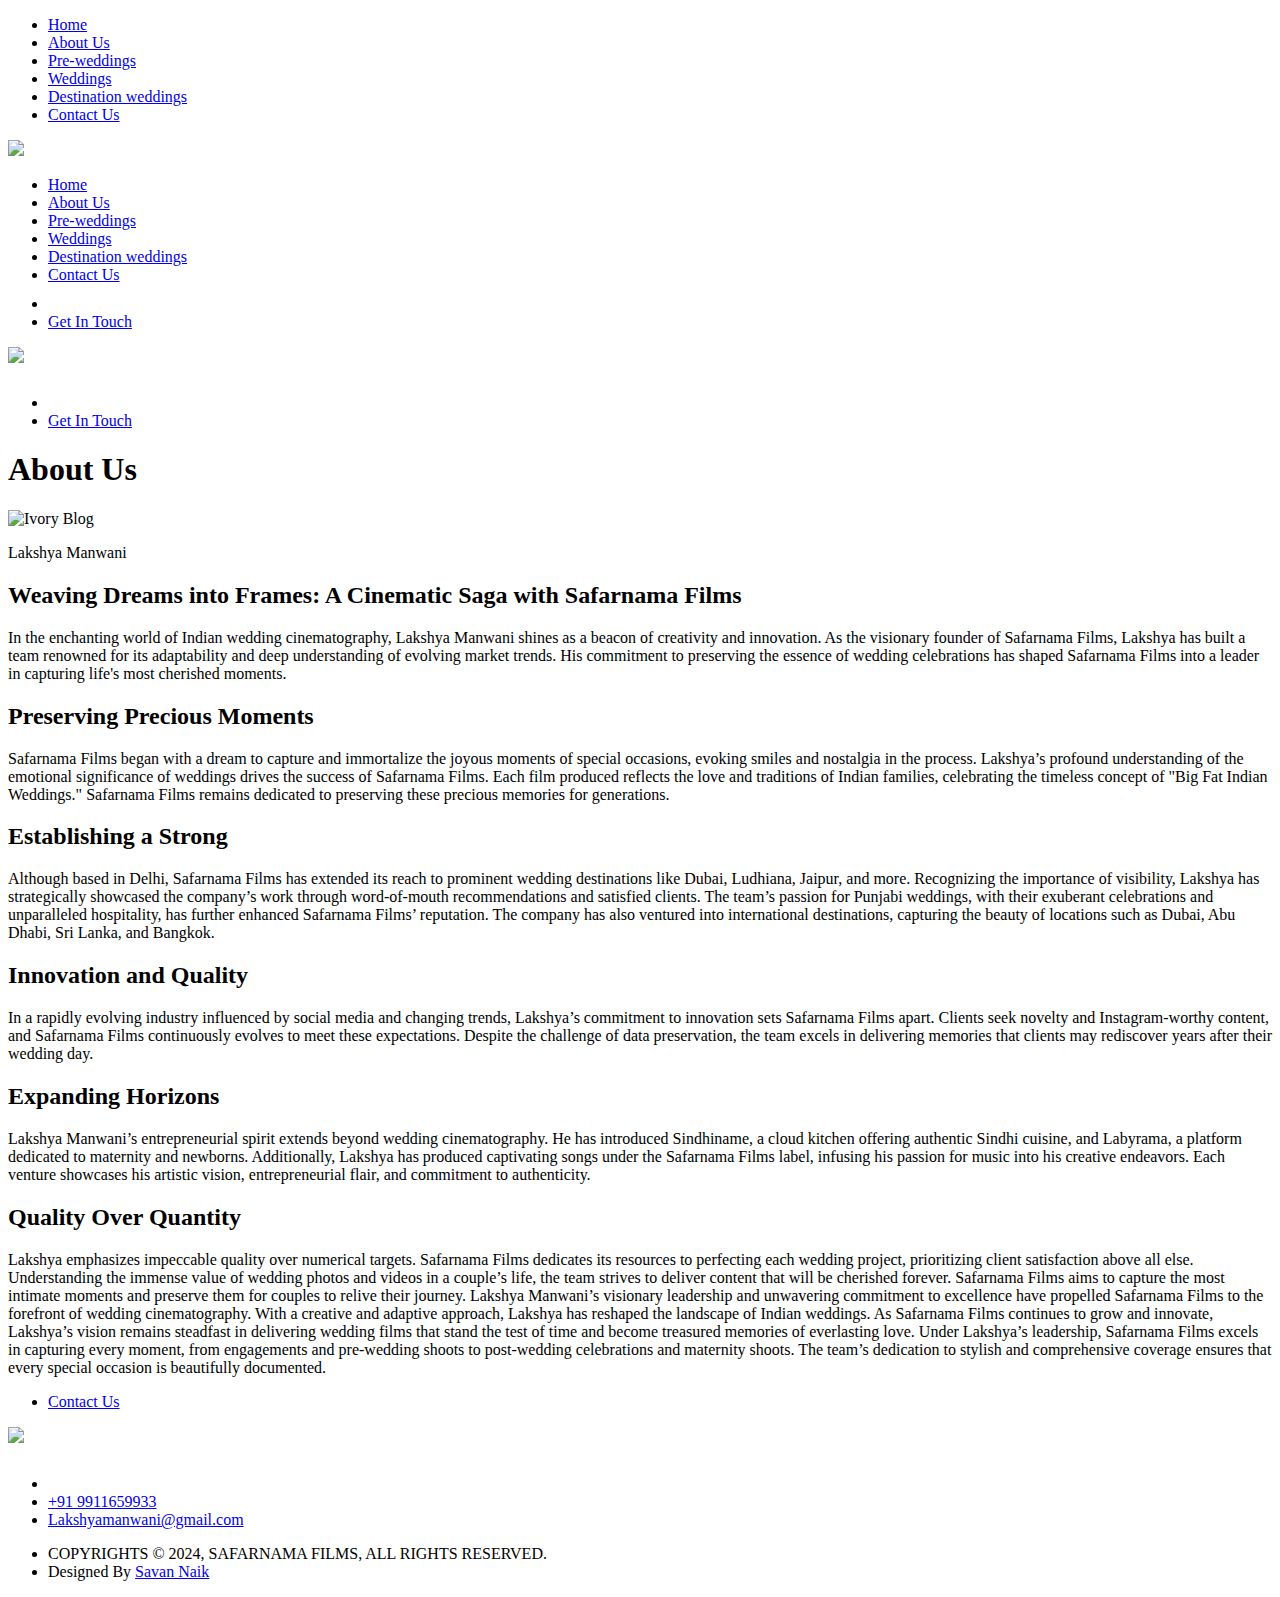
==== about-us.html @ e8007d0d "Add files via upload" ====
<!DOCTYPE html>
<html lang="en">
    <head>
        <meta charset="utf-8">
        <meta http-equiv="X-UA-Compatible" content="IE=edge">
        <meta name="viewport" content="width=device-width, initial-scale=1">

    <!--     <title>Blogs</title>
        
                 <meta name="description" content="Explore Our Insightful Blogs at Ivory Films">
         <meta name="keywords" content='"Photography","Videography","Films","Wedding","Engagement","Engagement Photography", "Wedding Photography", "Marriage Photography", "Wedding Videography", "Engagement Videography", "Professional Wedding Photography", "Bridal Photography", "Engagement Photos", "Wedding Ceremony Photos", "Wedding Reception Photography", "Wedding Videographer", "Wedding Video Services", "Wedding Cinematography", "Wedding Films", "Wedding Video Production", "Romantic Wedding Photography", "Elegant Wedding Photos", "Timeless Bridal Portraits", "Fairytale Wedding Imagery", "Dreamy Wedding Videos", "Cinematic Wedding Films", "Luxurious Wedding Photography", "Artistic Wedding Photos", "Intimate Wedding Moments", "Enchanting Wedding Memories"'>
        <meta name="robots" content="index, follow">
        <meta property="og:url" content="https://ivoryfilms.in">
        <meta property="og:type" content="website">
        <meta property="og:title" content="Blogs">
        <meta property="og:description" content="Explore Our Insightful Blogs at Ivory Films">
        <meta property="og:image" content="https://ivoryfilms.in/public/assets/img/meta-image.png">

        <meta name="twitter:card" content="summary_large_image">
        <meta property="twitter:domain" content="ivoryfilms.in">
        <meta property="twitter:url" content="https://ivoryfilms.in">
        <meta name="twitter:title" content="Blogs">
        <meta name="twitter:description" content="Explore Our Insightful Blogs at Ivory Films">
        <meta name="twitter:image" content="https://ivoryfilms.in/public/assets/img/meta-image.png">
        
<!-- FaVICON ICON
 <link rel="shortcut icon" href="public_assets_img_favicon.png"/>
 -->
<link href="https://fonts.googleapis.com/css2?family=Playfair+Display:ital,wght@0,400..900;1,400..900&display=swap" rel="stylesheet">

<!-- BOOTSTRAP CSS -->
<!-- <link rel="stylesheet" type="text/css" href="https://cdnjs.cloudflare.com/ajax/libs/bootstrap/5.0.2/css/bootstrap.min.css"/> -->
<link rel="stylesheet" href="public_assets_theme_css_bootstrap.min.css">

<!-- OUR CUSTOME STYLE SHEET -->
<link rel="stylesheet" href="public_assets_css_customstylesheet.css">


                    <!-- Google tag (gtag.js) -->
            <script async src="https://www.googletagmanager.com/gtag/js?id=G-5NCW86G9RD"></script>
            <script>
                window.dataLayer = window.dataLayer || [];
                function gtag(){dataLayer.push(arguments);}
                gtag('js', new Date());

                gtag('config', 'G-5NCW86G9RD');
            </script>
        
            </head>
    <body>
        <!-- HEADER -->
                <header class="ivory-header photography-details-header mx-75">
    <div class="row align-items-center">
        <div class="col-4 pe-0">
            <div class="header-menu-list">
                <div class="d-none d-lg-block">
                    <ul class="flex-center justify-content-start flex-wrap">
                        <li><a href="/">Home</a></li>                             <li><a href="about-us.html">About Us</a></li>                       <li><a href="pre-weddings.html">Pre-weddings</a></li>
                        <li><a href="weddings.html">Weddings</a></li>
                        <li><a href="destination-weddings.html">Destination weddings</a></li>
                        <li><a href="contact-us.html">Contact Us</a></li>
                    </ul>
                </div>
            </div>
            <div class="d-block d-lg-none">
                <input id="header-toggle" type="checkbox" aria-hidden="true" hidden onchange="toggleCheckbox(this)"/>
                <label class="hamburger" for="header-toggle" aria-hidden="true">
                    <div class="top"></div>
                    <div class="meat"></div>
                    <div class="bottom"></div>
                </label>
                <div class="header-rspnv">
                   <div class=" nama-header">
                      <a href="/"><img src="Logo.jpg"width="100"class="nama-logo"/></a>
            </div>
                    <ul class="header-navbar text-center">
                        <li><a href="/">Home</a></li>                             <li><a href="about-us.html">About Us</a></li>                       <li><a href="pre-weddings.html">Pre-weddings</a></li>
                        <li><a href="weddings.html">Weddings</a></li>
                        <li><a href="destination-weddings.html">Destination weddings</a></li>
                        <li><a href="contact-us.html">Contact Us</a></li>
                        <li>
                            <a href="/" target="_blank">
               
                                <svg width="24" height="25" viewBox="0 0 24 25" fill="none" xmlns="http://www.w3.org/2000/svg">
                                    <path d="M16 7.5C16 7.23478 16.1054 6.98043 16.2929 6.79289C16.4804 6.60536 16.7348 6.5 17 6.5C17.2652 6.5 17.5196 6.60536 17.7071 6.79289C17.8946 6.98043 18 7.23478 18 7.5C18 7.76522 17.8946 8.01957 17.7071 8.20711C17.5196 8.39464 17.2652 8.5 17 8.5C16.7348 8.5 16.4804 8.39464 16.2929 8.20711C16.1054 8.01957 16 7.76522 16 7.5Z"/>
                                    <path fill-rule="evenodd" clip-rule="evenodd" d="M12 7.75C10.7402 7.75 9.53204 8.25045 8.64124 9.14124C7.75045 10.032 7.25 11.2402 7.25 12.5C7.25 13.7598 7.75045 14.968 8.64124 15.8588C9.53204 16.7496 10.7402 17.25 12 17.25C13.2598 17.25 14.468 16.7496 15.3588 15.8588C16.2496 14.968 16.75 13.7598 16.75 12.5C16.75 11.2402 16.2496 10.032 15.3588 9.14124C14.468 8.25045 13.2598 7.75 12 7.75ZM8.75 12.5C8.75 11.638 9.09241 10.8114 9.7019 10.2019C10.3114 9.59241 11.138 9.25 12 9.25C12.862 9.25 13.6886 9.59241 14.2981 10.2019C14.9076 10.8114 15.25 11.638 15.25 12.5C15.25 13.362 14.9076 14.1886 14.2981 14.7981C13.6886 15.4076 12.862 15.75 12 15.75C11.138 15.75 10.3114 15.4076 9.7019 14.7981C9.09241 14.1886 8.75 13.362 8.75 12.5Z"/>
                                    <path fill-rule="evenodd" clip-rule="evenodd" d="M17.2581 3.33303C13.7634 2.94563 10.2367 2.94563 6.74206 3.33303C4.73006 3.55803 3.10506 5.14303 2.86906 7.16503C2.45446 10.7096 2.45446 14.2904 2.86906 17.835C3.10506 19.857 4.72906 21.442 6.74206 21.667C10.2367 22.054 13.7634 22.054 17.2581 21.667C19.2701 21.442 20.8951 19.857 21.1311 17.835C21.5457 14.2905 21.5457 10.7096 21.1311 7.16503C20.8951 5.14303 19.2711 3.55803 17.2581 3.33303ZM6.90806 4.82303C10.2924 4.44791 13.7078 4.44791 17.0921 4.82303C18.4221 4.97303 19.4871 6.02203 19.6421 7.34003C20.043 10.7684 20.043 14.2317 19.6421 17.66C19.5619 18.3051 19.2666 18.9043 18.8039 19.3608C18.3412 19.8173 17.7381 20.1045 17.0921 20.176C13.7078 20.5512 10.2924 20.5512 6.90806 20.176C6.262 20.1045 5.65891 19.8173 5.19621 19.3608C4.73351 18.9043 4.43823 18.3051 4.35806 17.66C3.9571 14.2317 3.9571 10.7684 4.35806 7.34003C4.43823 6.69499 4.73351 6.09581 5.19621 5.63929C5.65891 5.18276 6.262 4.89454 6.90806 4.82303Z"/>
                                </svg>
                            </a>
                        </li>
                        <li>
                            <div class="ivory-btn-main justify-content-center">
                                <a href="contact-us.html" class="ivory-btn">
                                    Get In Touch
                                </a>
                            </div>
                        </li>
                    </ul>
                </div>
            </div>
        </div>
        <div class="col-12 col-md-4">
        <div class=" nama-header">
                      <a href="/"><img src="Logo.jpg"width="100"class="nama-logo"/></a>
            </div>
        </div>
        <div class="col-4 d-none d-lg-block">
            <div class="header-connect-list">
                <ul class="flex-center justify-content-end">
                    <li>
                        <a href="/" target="_blank">
                            <svg width="24" height="25" viewBox="0 0 24 25" fill="none" xmlns="http://www.w3.org/2000/svg">
                                <path d="M16 7.5C16 7.23478 16.1054 6.98043 16.2929 6.79289C16.4804 6.60536 16.7348 6.5 17 6.5C17.2652 6.5 17.5196 6.60536 17.7071 6.79289C17.8946 6.98043 18 7.23478 18 7.5C18 7.76522 17.8946 8.01957 17.7071 8.20711C17.5196 8.39464 17.2652 8.5 17 8.5C16.7348 8.5 16.4804 8.39464 16.2929 8.20711C16.1054 8.01957 16 7.76522 16 7.5Z"/>
                                <path fill-rule="evenodd" clip-rule="evenodd" d="M12 7.75C10.7402 7.75 9.53204 8.25045 8.64124 9.14124C7.75045 10.032 7.25 11.2402 7.25 12.5C7.25 13.7598 7.75045 14.968 8.64124 15.8588C9.53204 16.7496 10.7402 17.25 12 17.25C13.2598 17.25 14.468 16.7496 15.3588 15.8588C16.2496 14.968 16.75 13.7598 16.75 12.5C16.75 11.2402 16.2496 10.032 15.3588 9.14124C14.468 8.25045 13.2598 7.75 12 7.75ZM8.75 12.5C8.75 11.638 9.09241 10.8114 9.7019 10.2019C10.3114 9.59241 11.138 9.25 12 9.25C12.862 9.25 13.6886 9.59241 14.2981 10.2019C14.9076 10.8114 15.25 11.638 15.25 12.5C15.25 13.362 14.9076 14.1886 14.2981 14.7981C13.6886 15.4076 12.862 15.75 12 15.75C11.138 15.75 10.3114 15.4076 9.7019 14.7981C9.09241 14.1886 8.75 13.362 8.75 12.5Z"/>
                                <path fill-rule="evenodd" clip-rule="evenodd" d="M17.2581 3.33303C13.7634 2.94563 10.2367 2.94563 6.74206 3.33303C4.73006 3.55803 3.10506 5.14303 2.86906 7.16503C2.45446 10.7096 2.45446 14.2904 2.86906 17.835C3.10506 19.857 4.72906 21.442 6.74206 21.667C10.2367 22.054 13.7634 22.054 17.2581 21.667C19.2701 21.442 20.8951 19.857 21.1311 17.835C21.5457 14.2905 21.5457 10.7096 21.1311 7.16503C20.8951 5.14303 19.2711 3.55803 17.2581 3.33303ZM6.90806 4.82303C10.2924 4.44791 13.7078 4.44791 17.0921 4.82303C18.4221 4.97303 19.4871 6.02203 19.6421 7.34003C20.043 10.7684 20.043 14.2317 19.6421 17.66C19.5619 18.3051 19.2666 18.9043 18.8039 19.3608C18.3412 19.8173 17.7381 20.1045 17.0921 20.176C13.7078 20.5512 10.2924 20.5512 6.90806 20.176C6.262 20.1045 5.65891 19.8173 5.19621 19.3608C4.73351 18.9043 4.43823 18.3051 4.35806 17.66C3.9571 14.2317 3.9571 10.7684 4.35806 7.34003C4.43823 6.69499 4.73351 6.09581 5.19621 5.63929C5.65891 5.18276 6.262 4.89454 6.90806 4.82303Z"/>
                            </svg>
                        </a>
                    </li>
                    <li>
                        <div class="ivory-btn-main">
                            <a href="contact-us.html" class="ivory-btn">
                                Get In Touch
                            </a>
                        </div>
                    </li>
                </ul>
            </div>
        </div>
    </div>
</header>
        <main>
            
    <div class="ivory-blogs mx-75 mt-100">
        <div class="ivory-videography-title text-center">
            <h1>About Us</h1>
        </div>
    <section class="blog-hero-main">
    <div class="row">
        <div class="col-12 col-lg-7 col-xl-8 px-lg-0">
                <img src="IMG-20240821-WA0001.jpg"width="670px"height="600px"alt="Ivory Blog" class="img-fluid">
        </div>
        <div class="col-12 col-lg-5 col-xl-4">
            <div class="blog-hero-content">
                <div class="ivory-main-title mb-0">
                    <p class="mb-0">Lakshya Manwani</p>
                    <h2>Weaving Dreams into Frames: A Cinematic Saga with Safarnama Films</h2>
                </div>
                <div>
                    In the enchanting world of Indian wedding cinematography, Lakshya Manwani shines as a beacon of creativity and innovation. As the visionary founder of Safarnama Films, Lakshya has built a team renowned for its adaptability and deep understanding of evolving market trends. His commitment to preserving the essence of wedding celebrations has shaped Safarnama Films into a leader in capturing life's most cherished moments.
                </div>
            </div>
                  <div class="blog-hero-content">
                <div class="ivory-main-title mb-0">
                    <h2>Preserving Precious Moments</h2>
                </div>
                <div>
                    Safarnama Films began with a dream to capture and immortalize the joyous moments of special occasions, evoking smiles and nostalgia in the process. Lakshya’s profound understanding of the emotional significance of weddings drives the success of Safarnama Films. Each film produced reflects the love and traditions of Indian families, celebrating the timeless concept of "Big Fat Indian Weddings." Safarnama Films remains dedicated to preserving these precious memories for generations.
                </div>
            </div>
                    <div class="blog-hero-content">
                <div class="ivory-main-title mb-0">
                    <h2>Establishing a Strong</h2>
                </div>
                <div>
            Although based in Delhi, Safarnama Films has extended its reach to prominent wedding destinations like Dubai, Ludhiana, Jaipur, and more. Recognizing the importance of visibility, Lakshya has strategically showcased the company’s work through word-of-mouth recommendations and satisfied clients. The team’s passion for Punjabi weddings, with their exuberant celebrations and unparalleled hospitality, has further enhanced Safarnama Films’ reputation. The company has also ventured into international destinations, capturing the beauty of locations such as Dubai, Abu Dhabi, Sri Lanka, and Bangkok.
                </div>
            </div>
                    <div class="blog-hero-content">
                <div class="ivory-main-title mb-0">
                    <h2>Innovation and Quality</h2>
                </div>
                <div>
                    In a rapidly evolving industry influenced by social media and changing trends, Lakshya’s commitment to innovation sets Safarnama Films apart. Clients seek novelty and Instagram-worthy content, and Safarnama Films continuously evolves to meet these expectations. Despite the challenge of data preservation, the team excels in delivering memories that clients may rediscover years after their wedding day.
                </div>
            </div>
                    <div class="blog-hero-content">
                <div class="ivory-main-title mb-0">
                    <h2>Expanding Horizons</h2>
                </div>
                <div>
                    Lakshya Manwani’s entrepreneurial spirit extends beyond wedding cinematography. He has introduced Sindhiname, a cloud kitchen offering authentic Sindhi cuisine, and Labyrama, a platform dedicated to maternity and newborns. Additionally, Lakshya has produced captivating songs under the Safarnama Films label, infusing his passion for music into his creative endeavors. Each venture showcases his artistic vision, entrepreneurial flair, and commitment to authenticity.
                </div>
            </div>
                    <div class="blog-hero-content">
                <div class="ivory-main-title mb-0">
                    <h2>Quality Over Quantity</h2>
                </div>
                <div>
                    Lakshya emphasizes impeccable quality over numerical targets. Safarnama Films dedicates its resources to perfecting each wedding project, prioritizing client satisfaction above all else. Understanding the immense value of wedding photos and videos in a couple’s life, the team strives to deliver content that will be cherished forever. Safarnama Films aims to capture the most intimate moments and preserve them for couples to relive their journey.

Lakshya Manwani’s visionary leadership and unwavering commitment to excellence have propelled Safarnama Films to the forefront of wedding cinematography. With a creative and adaptive approach, Lakshya has reshaped the landscape of Indian weddings. As Safarnama Films continues to grow and innovate, Lakshya’s vision remains steadfast in delivering wedding films that stand the test of time and become treasured memories of everlasting love.

Under Lakshya’s leadership, Safarnama Films excels in capturing every moment, from engagements and pre-wedding shoots to post-wedding celebrations and maternity shoots. The team’s dedication to stylish and comprehensive coverage ensures that every special occasion is beautifully documented.
                </div>
            </div>
        </div>
    </div>
</section>
    </div>
<div id="data-scroll-page-count" data-scroll-page-count="2"></div>
        </main>

        <footer class="ivory-footer px-75">
                <div class="pt-100 pb-100">
                    <div class="row align-items-center">
                        <div class="col-6 col-sm-3 order-2 order-sm-1">
                            <div class="footer-policy text-center">
                                <ul>
                                    <li><a href="contact-us.html">Contact Us</a></li>
                                </ul>
                            </div>
                        </div>
        <div class="col-12 col-md-4 nama-header">
                      <a href="/"><img src="Logo.jpg"width="100"class="nama-logo"/></a>
            </div>
                        <div class="col-6 col-sm-3 order-3 order-sm-3">
                            <div class="footer-contact footer-policy text-center">
                                <ul>
                                    <li>
                                        <a href="/" target="_blank">
                                            <svg width="26" height="26" viewBox="0 0 26 26" fill="none" xmlns="http://www.w3.org/2000/svg">
                                                <path fill-rule="evenodd" clip-rule="evenodd" d="M17.8928 4.08792C14.3982 3.70051 10.8715 3.70051 7.37682 4.08792C5.36482 4.31292 3.73982 5.89792 3.50382 7.91992C3.08922 11.4645 3.08922 15.0453 3.50382 18.5899C3.73982 20.6119 5.36382 22.1969 7.37682 22.4219C10.8715 22.8089 14.3982 22.8089 17.8928 22.4219C19.9048 22.1969 21.5298 20.6119 21.7658 18.5899C22.1805 15.0453 22.1805 11.4645 21.7658 7.91992C21.5298 5.89792 19.9058 4.31292 17.8928 4.08792ZM7.54282 5.57792C10.9271 5.20279 14.3425 5.20279 17.7268 5.57792C19.0568 5.72792 20.1218 6.77692 20.2768 8.09492C20.6778 11.5232 20.6778 14.9866 20.2768 18.4149C20.1966 19.06 19.9014 19.6591 19.4387 20.1157C18.976 20.5722 18.3729 20.8594 17.7268 20.9309C14.3425 21.3061 10.9271 21.3061 7.54282 20.9309C6.89676 20.8594 6.29367 20.5722 5.83098 20.1157C5.36828 19.6591 5.07299 19.06 4.99282 18.4149C4.59187 14.9866 4.59187 11.5232 4.99282 8.09492C5.07299 7.44988 5.36828 6.8507 5.83098 6.39417C6.29367 5.93764 6.89676 5.64942 7.54282 5.57792Z"/>
                                                <path d="M16.7822 8.06424C16.7822 7.78891 16.8915 7.52487 17.0859 7.33018C17.2804 7.1355 17.5441 7.02612 17.8191 7.02612C18.094 7.02612 18.3578 7.1355 18.5522 7.33018C18.7467 7.52487 18.8559 7.78891 18.8559 8.06424C18.8559 8.33957 18.7467 8.60361 18.5522 8.7983C18.3578 8.99298 18.094 9.10236 17.8191 9.10236C17.5441 9.10236 17.2804 8.99298 17.0859 8.7983C16.8915 8.60361 16.7822 8.33957 16.7822 8.06424Z"/>
                                                <path fill-rule="evenodd" clip-rule="evenodd" d="M12.6349 8.32373C11.3287 8.32373 10.0761 8.84325 9.15245 9.768C8.22884 10.6928 7.70996 11.947 7.70996 13.2548C7.70996 14.5626 8.22884 15.8168 9.15245 16.7416C10.0761 17.6663 11.3287 18.1858 12.6349 18.1858C13.9411 18.1858 15.1938 17.6663 16.1174 16.7416C17.041 15.8168 17.5599 14.5626 17.5599 13.2548C17.5599 11.947 17.041 10.6928 16.1174 9.768C15.1938 8.84325 13.9411 8.32373 12.6349 8.32373ZM9.26521 13.2548C9.26521 12.36 9.62023 11.5018 10.2522 10.8691C10.8841 10.2364 11.7412 9.88091 12.6349 9.88091C13.5286 9.88091 14.3857 10.2364 15.0176 10.8691C15.6496 11.5018 16.0046 12.36 16.0046 13.2548C16.0046 14.1496 15.6496 15.0078 15.0176 15.6405C14.3857 16.2732 13.5286 16.6287 12.6349 16.6287C11.7412 16.6287 10.8841 16.2732 10.2522 15.6405C9.62023 15.0078 9.26521 14.1496 9.26521 13.2548Z"/>
                                            </svg>
                                        </a>
                                    </li>
                                    <li><a href="tel:+919911659933">+91 9911659933</a></li>
                                    <li><a href="mailto:Lakshyamanwani@gmail.com">Lakshyamanwani@gmail.com</a></li>
                                </ul>
                            </div>
                        </div>
                    </div>
                </div>

                <div class="copyright-sect">
                    <ul class="flex-center justify-content-between">
                        <li>COPYRIGHTS © 2024, SAFARNAMA FILMS, ALL RIGHTS RESERVED.</li>
                        <li>Designed By <a href="https://savannaik.netlify.app" target="_blank">Savan Naik</a></li>
                    </ul>
                </div>
            </footer>
  <!-- JQUERY JS -->
<script type="text/javascript" src="public_assets_theme_js_jquery.min.js"></script>

<!-- BOOTSTRAP JS -->
<script type="text/javascript" src="public_assets_theme_js_bootstrap.bundle.min.js"></script>

<script type="text/javascript" src="public_assets_js_custom.js"></script>

<script src="assets_backoffice_js_common.js?v=1724066121" type="text/javascript"></script>


        <script type="text/javascript">
        $(document).ready(function(){
            var pagination_ajax = [];
            $url = "https://ivoryfilms.in/explore-blogs";

            $(window).on('scroll', function() {
                $page_count = $('#data-scroll-page-count').attr('data-scroll-page-count');
                $pagination = $('#pagination').attr('data-pagination');
                if ($(window).scrollTop() >= $('#pagination').offset().top + $('#pagination').outerHeight() - window.innerHeight) {
                    var page = $page_count;
                    var url = $url + "?page=" + parseInt(page);
                    if(typeof page !== 'undefined' && !pagination_ajax.includes(url) && $pagination == "true"){
                        pagination_ajax.push(url);
                        $.ajax({
                            url: url,
                            datatype: "json",
                            type: "POST",
                            data: "&page_count=" + $page_count ,
                            beforeSend: function () {
                            },
                            success: function(response){
                                if(response.blogSelector){
                                    $("#" + response.blogSelector).append(response.blogHtml);
                                }

                                if(response.page_count){
                                    $('#data-scroll-page-count').attr('data-scroll-page-count', response.page_count);
                                }

                                if(response.stop_pagination){
                                    $('#pagination').attr('data-pagination', false);
                                }
                            },
                            error: function (response) {
                                alerts.alert("error", response.responseJSON.message);
                            },
                        });
                    }
                }
            });
        });
</script>



    </body>
</html>
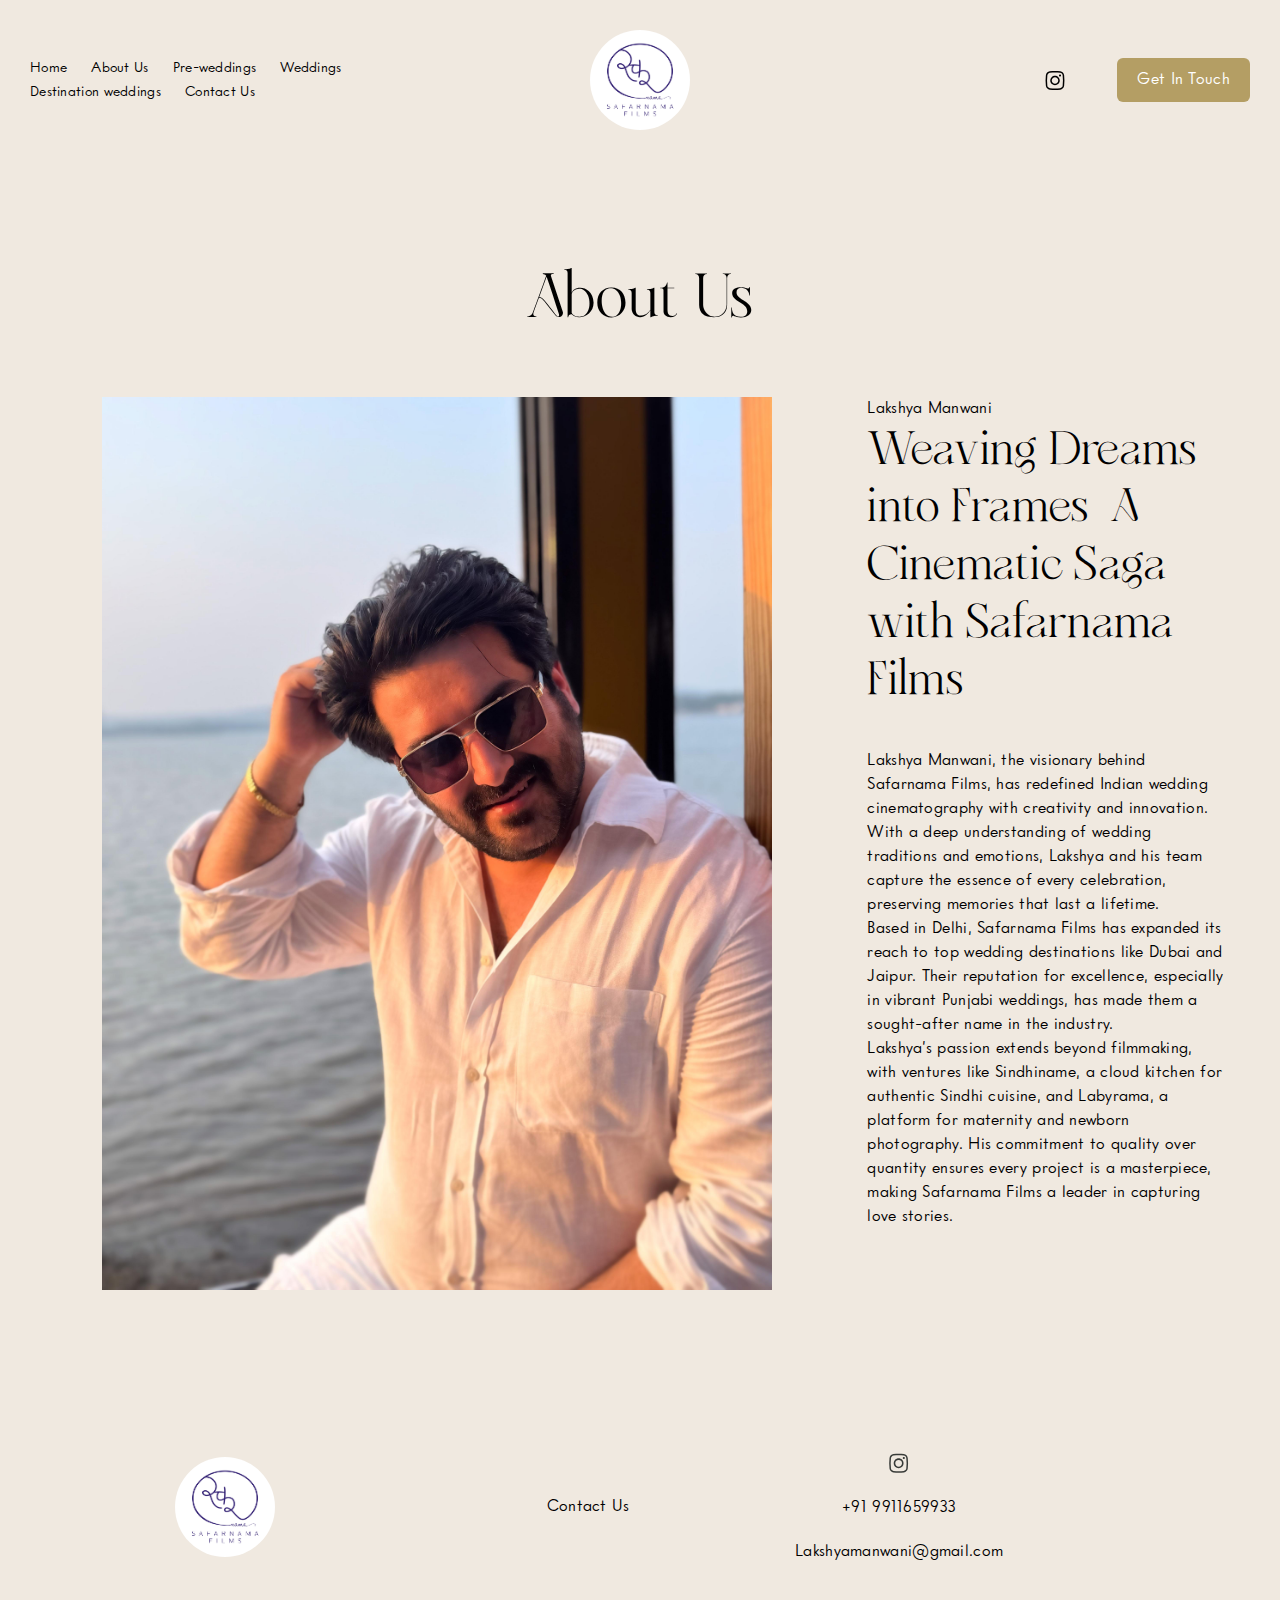
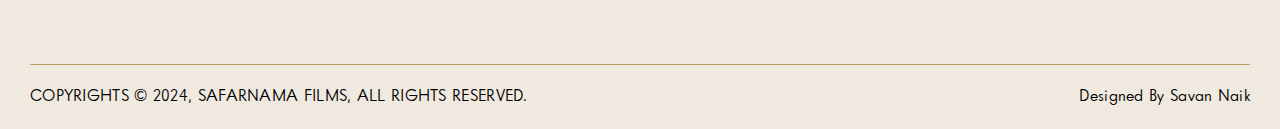
==== commit f5df4dce: "Update about-us.html" ====
--- a/about-us.html
+++ b/about-us.html
@@ -146,54 +146,19 @@
                     <h2>Weaving Dreams into Frames: A Cinematic Saga with Safarnama Films</h2>
                 </div>
                 <div>
-                    In the enchanting world of Indian wedding cinematography, Lakshya Manwani shines as a beacon of creativity and innovation. As the visionary founder of Safarnama Films, Lakshya has built a team renowned for its adaptability and deep understanding of evolving market trends. His commitment to preserving the essence of wedding celebrations has shaped Safarnama Films into a leader in capturing life's most cherished moments.
-                </div>
-            </div>
-                  <div class="blog-hero-content">
-                <div class="ivory-main-title mb-0">
-                    <h2>Preserving Precious Moments</h2>
-                </div>
+                    Lakshya Manwani, the visionary behind Safarnama Films, has redefined Indian wedding cinematography with creativity and innovation. With a deep understanding of wedding traditions and emotions, Lakshya and his team capture the essence of every celebration, preserving memories that last a lifetime.
+            </div>
+        </div>
+            <div class="blog-hero-content">
                 <div>
-                    Safarnama Films began with a dream to capture and immortalize the joyous moments of special occasions, evoking smiles and nostalgia in the process. Lakshya’s profound understanding of the emotional significance of weddings drives the success of Safarnama Films. Each film produced reflects the love and traditions of Indian families, celebrating the timeless concept of "Big Fat Indian Weddings." Safarnama Films remains dedicated to preserving these precious memories for generations.
-                </div>
-            </div>
-                    <div class="blog-hero-content">
-                <div class="ivory-main-title mb-0">
-                    <h2>Establishing a Strong</h2>
-                </div>
+                    Based in Delhi, Safarnama Films has expanded its reach to top wedding destinations like Dubai and Jaipur. Their reputation for excellence, especially in vibrant Punjabi weddings, has made them a sought-after name in the industry.
+                </div>
+            </div>
+            <div class="blog-hero-content">
                 <div>
-            Although based in Delhi, Safarnama Films has extended its reach to prominent wedding destinations like Dubai, Ludhiana, Jaipur, and more. Recognizing the importance of visibility, Lakshya has strategically showcased the company’s work through word-of-mouth recommendations and satisfied clients. The team’s passion for Punjabi weddings, with their exuberant celebrations and unparalleled hospitality, has further enhanced Safarnama Films’ reputation. The company has also ventured into international destinations, capturing the beauty of locations such as Dubai, Abu Dhabi, Sri Lanka, and Bangkok.
-                </div>
-            </div>
-                    <div class="blog-hero-content">
-                <div class="ivory-main-title mb-0">
-                    <h2>Innovation and Quality</h2>
-                </div>
-                <div>
-                    In a rapidly evolving industry influenced by social media and changing trends, Lakshya’s commitment to innovation sets Safarnama Films apart. Clients seek novelty and Instagram-worthy content, and Safarnama Films continuously evolves to meet these expectations. Despite the challenge of data preservation, the team excels in delivering memories that clients may rediscover years after their wedding day.
-                </div>
-            </div>
-                    <div class="blog-hero-content">
-                <div class="ivory-main-title mb-0">
-                    <h2>Expanding Horizons</h2>
-                </div>
-                <div>
-                    Lakshya Manwani’s entrepreneurial spirit extends beyond wedding cinematography. He has introduced Sindhiname, a cloud kitchen offering authentic Sindhi cuisine, and Labyrama, a platform dedicated to maternity and newborns. Additionally, Lakshya has produced captivating songs under the Safarnama Films label, infusing his passion for music into his creative endeavors. Each venture showcases his artistic vision, entrepreneurial flair, and commitment to authenticity.
-                </div>
-            </div>
-                    <div class="blog-hero-content">
-                <div class="ivory-main-title mb-0">
-                    <h2>Quality Over Quantity</h2>
-                </div>
-                <div>
-                    Lakshya emphasizes impeccable quality over numerical targets. Safarnama Films dedicates its resources to perfecting each wedding project, prioritizing client satisfaction above all else. Understanding the immense value of wedding photos and videos in a couple’s life, the team strives to deliver content that will be cherished forever. Safarnama Films aims to capture the most intimate moments and preserve them for couples to relive their journey.
-
-Lakshya Manwani’s visionary leadership and unwavering commitment to excellence have propelled Safarnama Films to the forefront of wedding cinematography. With a creative and adaptive approach, Lakshya has reshaped the landscape of Indian weddings. As Safarnama Films continues to grow and innovate, Lakshya’s vision remains steadfast in delivering wedding films that stand the test of time and become treasured memories of everlasting love.
-
-Under Lakshya’s leadership, Safarnama Films excels in capturing every moment, from engagements and pre-wedding shoots to post-wedding celebrations and maternity shoots. The team’s dedication to stylish and comprehensive coverage ensures that every special occasion is beautifully documented.
-                </div>
-            </div>
-        </div>
+                    Lakshya’s passion extends beyond filmmaking, with ventures like Sindhiname, a cloud kitchen for authentic Sindhi cuisine, and Labyrama, a platform for maternity and newborn photography. His commitment to quality over quantity ensures every project is a masterpiece, making Safarnama Films a leader in capturing love stories.
+                </div>
+            </div>
     </div>
 </section>
     </div>
--- a/public_assets_css_customstylesheet.css
+++ b/public_assets_css_customstylesheet.css
@@ -0,0 +1,3185 @@
+* {
+    box-sizing: border-box;
+
+  }
+@font-face {
+    font-family: "IntervogueSoft";
+    src: url('intervogue-soft-alt-regular.otf');
+    font-weight: 400;
+}
+@font-face {
+    font-family: "IntervogueSoft";
+    src: url('intervogue-soft-alt-regular.otf');
+    font-weight: 500;
+}
+@font-face {
+    font-family: "IntervogueSoft";
+    src: url('intervogue-soft-alt-regular.otf');
+    font-weight: 700;
+}
+@font-face {
+    font-family: "Soligant";
+    src: url('Soligant.otf');
+}
+.nama-p{
+  font-family: var(--font-soligant);
+}
+:root {
+    --font-soligant: "Soligant";
+    --font-intervogue: "IntervogueSoft";
+    --primary-color: #B49E64;
+    --secondary-color: #F0E9E0;
+    --color-white: #FFFFFF;
+    --border-gray: #E8E9EB;
+    --text-dark: #000000;
+    --text-white: #FFFFFF;
+    --text-light: #898989;
+    --text-disable: #BDBBB8;
+    --transition: all 0.4s;
+}
+body{
+    font-family: var(--font-intervogue);
+    font-size: 16px;
+    line-height: 1.5;
+    letter-spacing: 0.3px;
+    color: var(--text-dark);
+    font-weight: 400;
+    background-color: var(--secondary-color);
+    margin: 0;
+    padding:0;
+}
+::-webkit-scrollbar {
+    width: 5px;
+    height: 5px;
+  }
+
+  /* Track */
+  ::-webkit-scrollbar-track {
+    background: var(--secondary-color);
+  }
+
+  /* Handle */
+  ::-webkit-scrollbar-thumb {
+    background: var(--primary-color);
+    border-radius: 60px;
+
+  }
+
+  /* Handle on hover */
+  ::-webkit-scrollbar-thumb:hover {
+    background: var(--primary-color);
+  }
+
+:focus-visible {
+    outline: none;
+}
+h1, h2, h3, h4, h5, h6{
+    font-family: var(--font-soligant);
+    margin-bottom: 0;
+}
+p {
+    color: var(--text-dark);
+    margin: 0;
+}
+span {
+    display: inline-block;
+    line-height: normal;
+}
+a {
+    display: inline-block;
+    text-decoration: none;
+    cursor:pointer;
+    color: var(--text-dark);
+    transition: var(--transition);
+    &:hover{
+        color: var(--primary-color);
+    }
+}
+img {
+    display: flex;
+    align-items: center;
+    justify-content: center;
+    text-align: center;
+    margin: auto;
+}
+ul {
+    padding-left: 0;
+    margin-bottom: 0;
+    list-style: none;
+}
+button{
+    outline: none;
+    border:none;
+    background: transparent;
+}
+input, textarea {
+    -webkit-appearance: none;
+    -moz-appearance: none;
+    appearance: none;
+    border-radius: 0;
+    background-color: transparent;
+    outline: none;
+    border: none;
+}
+.nama-p{
+    font-size:30px!important;
+    font-weight:600;
+}
+
+input:focus, textarea:focus {
+    border: none;
+    outline: none;
+}
+/* FIX CLASS */
+.p-color{
+    color: var(--primary-color);
+}
+.s-color{
+    color:var(--secondary-color);
+}
+.white-text{
+    color:var(--text-white);
+}
+.c-pointer{
+    cursor:pointer;
+}
+.flex-center{
+    display: flex;
+    align-items:center;
+    justify-content:center;
+}
+.list-number{
+    list-style: decimal !important;
+}
+.list-disc{
+    list-style: disc !important;
+}
+/* spacing */
+.pt-100{
+    padding-top:100px;
+}
+.pb-100{
+    padding-bottom:100px;
+}
+.mt-100{
+    margin-top:100px;
+}
+.mb-100{
+    margin-bottom:100px;
+}
+.mb-20{
+    margin-bottom: 20px !important;
+}
+.mb-40{
+    margin-bottom: 40px;
+}
+.px-75{
+    padding-left: 75px;
+    padding-right: 75px;
+}
+.mx-75{
+    margin-left: 75px;
+    margin-right: 75px;
+}
+@media (min-width:1200px) and (max-width:1400px) {
+    .px-75{
+        padding-left: 30px;
+        padding-right: 30px;
+    }
+    .mx-75{
+        margin-left: 30px;
+        margin-right: 30px;
+    }
+}
+@media (max-width:1199px) {
+    .px-75{
+        padding-left: 24px;
+        padding-right: 24px;
+    }
+    .mx-75{
+        margin-left: 24px;
+        margin-right: 24px;
+    }
+    .mb-40{
+        margin-bottom: 30px;
+    }
+}
+@media (max-width:991px) {
+    .pt-100{
+        padding-top:70px;
+    }
+    .pb-100{
+        padding-bottom:70px;
+    }
+    .mt-100{
+        margin-top:70px;
+    }
+    .mb-100{
+        margin-bottom:70px;
+    }
+    .mb-20{
+        margin-bottom: 18px !important;
+    }
+    .mb-40{
+        margin-bottom: 20px;
+    }
+}
+@media (max-width:767px) {
+    .pt-100{
+        padding-top:50px;
+    }
+    .pb-100{
+        padding-bottom:50px;
+    }
+    .mt-100{
+        margin-top:50px;
+    }
+    .mb-100{
+        margin-bottom:50px;
+    }
+    .mb-20{
+        margin-bottom: 15px !important;
+    }
+    .mb-40{
+        margin-bottom: 20px;
+    }
+}
+@media (max-width:575px) {
+    .pt-100{
+        padding-top:40px;
+    }
+    .pb-100{
+        padding-bottom:40px;
+    }
+    .mt-100{
+        margin-top:40px;
+    }
+    .mb-100{
+        margin-bottom:40px;
+    }
+    .mb-20{
+        margin-bottom: 10px !important;
+    }
+    .mb-40{
+        margin-bottom: 12px;
+    }
+    .px-75{
+        padding-left: 12px;
+        padding-right:12px;
+    }
+    .mx-75{
+        margin-left: 12px;
+        margin-right:12px;
+    }
+}
+/* BUTTON DESIGN */
+.ivory-btn-main{
+    display: flex;
+    .ivory-btn{
+        display: flex;
+        align-items:center;
+        justify-content:center;
+        font-size: 16px;
+        font-weight: 500;
+        padding: 10px 20px;
+        border-radius: 6px;
+        color: var(--text-white);
+        background-color: var(--primary-color);
+        &:hover{
+            opacity: 0.9;
+        }
+    }
+}
+
+.ivory-main-title{
+    margin-bottom: 60px;
+    h2{
+        font-size: 48px;
+        margin-bottom: 40px;
+    }
+    p{
+        margin-bottom: 10px;
+    }
+}
+@media (max-width:1199px) {
+    /* BUTTON DESIGN */
+    .ivory-btn-main{
+        .ivory-btn{
+            font-size: 14px;
+            padding: 8px 14px;
+        }
+    }
+
+    .ivory-main-title{
+        margin-bottom: 50px;
+            h2{
+                font-size: 42px;
+            }
+        }
+}
+@media (max-width:991px) {
+    /* BUTTON DESIGN */
+    .ivory-btn-main {
+        .ivory-btn {
+            font-size: 12px;
+            padding: 7px 12px;
+        }
+    }
+    .ivory-main-title {
+        margin-bottom: 40px;
+        h2 {
+            font-size: 36px;
+            margin-bottom: 20px;
+        }
+        p {
+            font-size: 20px;
+            margin-bottom: 10px;
+        }
+    }
+}
+@media (max-width:767px) {
+    /* BUTTON DESIGN */
+    .ivory-main-title {
+        margin-bottom: 30px;
+        h2 {
+            font-size: 26px;
+            margin-bottom: 16px;
+        }
+        p {
+            font-size: 20px;
+        }
+    }
+}
+@media (max-width:575px) {
+    /* BUTTON DESIGN */
+    .ivory-btn-main {
+        .ivory-btn {
+            font-size: 12px;
+            padding: 7px 12px;
+        }
+    }
+    .ivory-main-title {
+        margin-bottom: 24px;
+        h2 {
+            margin-bottom: 12px;
+        }
+        p {
+            font-size: 12px;
+        }
+    }
+}
+.nama-header{
+  display: flex;
+  justify-content: center;
+  place-items:center;
+}
+.nama-logo{
+  border-radius:50%;
+}
+/* HEADER */
+.ivory-header {
+    position: absolute;
+    inset: 0 0 auto;
+    padding: 30px 0;
+    z-index: 999;
+    .ivory-logo svg{
+        fill: #ffffff;
+    }
+    .header-menu-list{
+        ul li{
+            &.active a{
+                color: var(--primary-color);
+            }
+            &:not(:last-child){
+                margin-right:50px;
+            }
+            a{
+                color: var(--text-white);
+                font-size: 14px;
+
+                &:hover{
+                    color: var(--primary-color);
+                }
+            }
+        }
+    }
+    .header-connect-list{
+        ul li{
+            &:not(:last-child){
+                margin-right:50px;
+            }
+            svg{
+                fill:var(--color-white) ;
+                transition: var(--transition);
+            }
+            &:hover svg{
+                fill: var(--primary-color);
+            }
+        }
+    }
+}
+.main-cover-img img{
+    min-height: 940px;
+    object-fit: cover;
+}
+
+@media (min-width:1351px) and (max-width:1590px) {
+    /* HEADER */
+    .ivory-header {
+        .header-menu-list{
+            ul li{
+                &:not(:last-child){
+                    margin-right: 36px;
+                }
+            }
+        }
+    }
+}
+@media (min-width:1200px) and (max-width:1350px) {
+    /* HEADER */
+    .ivory-header {
+        .header-menu-list{
+            ul li{
+                &:not(:last-child){
+                    margin-right: 24px;
+                }
+            }
+        }
+    }
+     /* HEADER */
+     .main-cover-img img{
+        min-height: 750px;
+    }
+}
+@media (min-width:1120px) and (max-width:1199px) {
+    .ivory-header {
+        .header-menu-list{
+            ul li{
+                &:not(:last-child){
+                    margin-right:23px;
+                }
+            }
+        }
+    }
+}
+@media (min-width:992px) and (max-width:1119px) {
+    .ivory-header {
+        .header-menu-list{
+            ul li{
+                &:not(:last-child){
+                    margin-right:17px;
+                }
+                a{
+                    font-size: 13px;
+                }
+            }
+        }
+    }
+}
+@media (min-width:992px) and (max-width:1199px) {
+    /* HEADER */
+    .ivory-header {
+        padding: 30px 0;
+        .ivory-logo svg{
+            height: auto;
+            width: 220px;
+        }
+        .header-connect-list{
+            ul li{
+                &:not(:last-child){
+                    margin-right:20px;
+                }
+                a{
+                    color: var(--text-white);
+                }
+            }
+        }
+    }
+     /* HEADER */
+     .main-cover-img img{
+        min-height: 700px;
+    }
+}
+@media (min-width:768px) and (max-width:991px) {
+    /* HEADER */
+    .main-cover-img img{
+        min-height: 480px;
+    }
+    .ivory-header {
+        padding: 18px 0;
+        .ivory-logo svg{
+            height: auto;
+            width: 220px;
+        }
+
+    }
+}
+@media (min-width:576px) and (max-width:767px) {
+    /* HEADER */
+    .main-cover-img img{
+        min-height: 360px;
+        object-fit: cover;
+    }
+    .ivory-header {
+        padding: 18px 0;
+        .ivory-logo svg{
+            height: auto;
+            width: 180px;
+        }
+    }
+}
+@media (max-width:575px) {
+    /* HEADER */
+    .main-cover-img img{
+        min-height: 290px;
+        object-fit: cover;
+    }
+    .ivory-header {
+        padding: 18px 0;
+        .ivory-logo svg{
+            height: auto;
+            width: 123px;
+        }
+    }
+}
+/* HEADER MENU OPEN */
+
+@media (max-width:991px) {
+    .ivory-header {
+        .ivory-logo {
+            position: relative;
+            z-index: 50;
+        }
+        .hamburger {
+            position: absolute;
+            z-index: 51;
+            top: 0;
+            bottom: 0;
+            display: flex;
+            flex-direction: column;
+            justify-content: center;
+            cursor: pointer;
+
+        }
+
+        .hamburger>div {
+            position: relative;
+            width: 30px;
+            height: 2px;
+            background-color: var(--color-white);
+            margin-top: 5px;
+            transition: all 0.4s ease-in-out;
+        }
+
+        /* Hamburger Animation */
+        #header-toggle:checked+.hamburger .top {
+            transform: rotate(-45deg);
+            background-color: var(--text-dark);
+        }
+
+        #header-toggle:checked+.hamburger .meat {
+            transform: rotate(45deg);
+            background-color: var(--text-dark);
+            margin-top: -2px;
+        }
+
+        #header-toggle:checked+.hamburger .bottom {
+            transform: scale(0);
+        }
+
+        #header-toggle:checked+.hamburger+.header-rspnv {
+            top: 0;
+            .ivory-btn-main .ivory-btn{
+                /* background-color: var(--text-dark); */
+                color: var(--text-white);
+            }
+        }
+        #header-toggle-2:checked ~ .ivory-logo svg {
+            fill: #000000;
+        }
+        /* Menu Styling */
+        .header-rspnv {
+            position: fixed;
+            width: 100%;
+            height: 100%;
+            top: -100%;
+            left: 0;
+            right: 0;
+            bottom: 0;
+            z-index: 15;
+            overflow: hidden;
+            transition: all 0.3s ease-in-out;
+            display: flex;
+            align-items: center;
+            justify-content: center;
+            flex-direction: column;
+            background-color: var(--secondary-color);
+
+            .header-navbar li {
+                margin-bottom: 20px;
+                a {
+                    font-size: 40px;
+                    color: var(--text-dark);
+                }
+                svg {
+                    fill: var(--text-dark);
+                }
+                .ivory-btn-main a{
+                    font-size: 20px;
+                }
+            }
+        }
+
+        /* Dropdown Animation */
+        #header-toggle:checked+.hamburger+.header-rspnv .header-rspnv-wrapper nav a {
+            opacity: 0.9;
+            transform: scale(1);
+        }
+    }
+}
+@media (max-width:575px) {
+    .ivory-header {
+        .hamburger>div {
+            width: 20px;
+            height: 1px;
+            margin-top: 4px;
+        }
+
+        /* Menu Styling */
+        .header-rspnv {
+            .header-navbar li {
+                margin-bottom: 12px;
+                a {
+                    font-size: 30px;
+                }
+                .ivory-btn-main a{
+                    font-size: 16px;
+                }
+            }
+        }
+    }
+}
+/* ARTICAL SECTION */
+.ivory-artical{
+    position:relative;
+    h1{
+        font-size: 64px;
+        position: absolute;
+        left: 0;
+        right: 0;
+        z-index: 10;
+        margin: 0 auto;
+        text-align: center;
+        top: 70px;
+        text-transform: uppercase;
+        max-width: 740px;
+    }
+    .artical-content-main{
+        margin-top: 85px;
+        margin-left: 20px;
+        p{
+            color: #5B5B5B;
+        }
+        p:not(:last-child){
+            margin-bottom: 20px;
+        }
+    }
+}
+.artical-cover-1{
+    max-width: 400px;
+    max-height: 505px;
+    position: relative;
+    margin-left: auto;
+    margin-top: 270px;
+}
+.artical-cover-2{
+    max-width: 460px;
+    max-height: 594px;
+    position: relative;
+    margin-right: auto;
+}
+
+@media (min-width:1200px) and (max-width:1500px) {
+    /* ARTICAL SECTION */
+    .ivory-artical{
+        h1{
+            font-size: 44px;
+        }
+        .artical-content-main{
+            p{
+                font-size: 15px;
+            }
+            p:not(:last-child){
+                margin-bottom: 12px;
+            }
+        }
+    }
+}
+@media (min-width:992px) and (max-width:1199px) {
+    /* ARTICAL SECTION */
+    .ivory-artical{
+        h1{
+            font-size: 42px;
+            top: 30px;
+            max-width: 630px;
+        }
+        .artical-content-main{
+            margin-top: 80px;
+            margin-left: 0px;
+            p{
+                font-size: 12px;
+            }
+            p:not(:last-child){
+                margin-bottom: 12px;
+            }
+        }
+        .artical-cover-1{
+            margin-top: 200px;
+        }
+    }
+}
+@media (min-width:768px) and (max-width:991px) {
+    /* ARTICAL SECTION */
+    .ivory-artical{
+        h1{
+            font-size: 30px;
+            top: 20px;
+            max-width: 430px;
+        }
+        .artical-content-main{
+            margin-top: 110px;
+            margin-left: 0px;
+            p{
+                font-size: 11px;
+            }
+            p:not(:last-child){
+                margin-bottom: 10px;
+            }
+        }
+        .artical-cover-1{
+            margin-top: 170px;
+        }
+    }
+}
+@media (min-width:576px) and (max-width:767px) {
+    /* ARTICAL SECTION */
+    .ivory-artical{
+        h1{
+            font-size: 24px;
+            top: 0px;
+            max-width: 400px;
+        }
+        .artical-content-main{
+            margin-top: 20px;
+            margin-left: 0px;
+            /* margin-bottom: 40px; */
+            p{
+                font-size: 12px;
+            }
+            p:not(:last-child){
+                margin-bottom: 10px;
+            }
+        }
+        .artical-cover-1{
+            margin-top: 120px;
+        }
+    }
+}
+@media (max-width:575px) {
+    /* ARTICAL SECTION */
+    .ivory-artical{
+        h1{
+            font-size: 20px;
+            top: 0px;
+            max-width: 330px;
+        }
+        .artical-content-main{
+            margin-top: 20px;
+            margin-left: 0px;
+            p{
+                font-size: 12px;
+            }
+            p:not(:last-child){
+                margin-bottom: 10px;
+            }
+        }
+        .artical-cover-1{
+            margin-top: 110px;
+        }
+        .artical-cover-2{
+            margin-top: 50px;
+        }
+    }
+}
+
+/* IMAGES SLIDER */
+.ivory-images-main {
+    .slick-dots {
+        display: flex;
+        justify-content: center;
+        align-items: center;
+        position: absolute;
+        left: 0;
+        right: 0;
+        bottom: 30px;
+        z-index: 99;
+        li {
+            padding: 4px;
+            border: 1px solid transparent;
+            border-radius: 50%;
+            line-height: 0;
+            transition: all 0.8s;
+            button {
+                font-size: 0;
+                height: 12px;
+                width: 10px;
+                border-radius: 50%;
+                background: rgba(255, 255, 255, 0.6);
+                transition: all 0.8s;
+            }
+            &.slick-active {
+                border: 1px solid var(--color-white);
+                button {
+                    background-color: var(--color-white);
+                }
+            }
+        }
+    }
+}
+@media (max-width:991px) {
+    .ivory-images-main {
+        .slick-dots {
+            bottom: 20px;
+        }
+    }
+}
+@media (max-width:575px) {
+    .ivory-images-main {
+        .slick-dots {
+            bottom: 10px;
+            li {
+                padding: 2px;
+                button {
+                    height: 12px;
+                    width: 0;
+                }
+            }
+        }
+    }
+}
+
+/* PHOTOGRAPHY PORTFILIO */
+.ivory-portfolio{
+    background-color: var(--color-white);
+    .portfolio-card-main{
+        margin-bottom: 60px;
+        .portfolio-cover{
+            margin-bottom: 35px;
+            img{
+                max-width: 100%;
+                min-width: 100%;
+                min-height: 580px;
+                max-height: 580px;
+                position: relative;
+                object-fit: cover;
+                overflow: hidden;
+            }
+        }
+        .portfolio-details{
+            p:last-child{
+                font-size: 12px;
+                color:#5B5B5B;
+            }
+        }
+    }
+}
+@media (min-width:992px) and (max-width:1500px) {
+    .ivory-portfolio{
+        .portfolio-card-main{
+            .portfolio-cover{
+                img{
+                    min-height: 400px;
+                    max-height: 400px;
+                }
+            }
+        }
+    }
+}
+@media (min-width:768px) and (max-width:991px) {
+    .ivory-portfolio{
+        .portfolio-card-main{
+            margin-bottom: 30px;
+            .portfolio-cover{
+                margin-bottom: 15px;
+                    img{
+                        min-height: 460px;
+                        max-height: 460px;
+                    }
+                }
+            }
+            .portfolio-details{
+                p:first-child {
+                    font-size: 14px;
+                }
+            }
+        }
+}
+@media (min-width:576px) and (max-width:767px) {
+    .ivory-portfolio{
+        .portfolio-card-main{
+            margin-bottom: 24px;
+            .portfolio-cover{
+                margin-bottom: 12px;
+                img{
+                    min-height: 340px;
+                    max-height: 340px;
+                }
+            }
+            .portfolio-details{
+                p:first-child {
+                    font-size: 14px;
+                }
+                p:last-child{
+                    font-size: 11px;
+                }
+            }
+        }
+    }
+}
+@media (max-width:575px) {
+    .ivory-portfolio{
+        .portfolio-card-main{
+            margin-bottom: 24px;
+            .portfolio-cover{
+                margin-bottom: 12px;
+                img{
+                    min-height: 440px;
+                    max-height: 440px;
+                }
+            }
+            .portfolio-details{
+                p:first-child {
+                    font-size: 14px;
+                }
+                p:last-child{
+                    font-size: 11px;
+                }
+            }
+        }
+    }
+}
+@media (min-width:420px) and (max-width:575px) {
+    .ivory-portfolio {
+        .portfolio-card-main {
+            text-align: center;
+        }
+    }
+}
+
+/* VIDEO FILMS */
+/* video play puase button */
+.video_container{
+    position: relative;
+}
+
+/* AWARD WINNINGS */
+.ivory-awards{
+    .ivory-main-title{
+        max-width: 900px;
+        margin-left: auto;
+        margin-right: auto;
+    }
+    .ivory-videography-title{
+        p{
+            max-width: 900px;
+            margin: 0 auto;
+            &:not(:last-child){
+                margin-bottom: 10px;
+            }
+        }
+    }
+    @media (min-width: 1500px) {
+        .container, .container-lg, .container-md, .container-sm, .container-xl, .container-xxl {
+            max-width: 1420px;
+        }
+    }
+}
+.ivory-awards-main {
+    max-width: 1340px;
+    margin: auto;
+}
+.ivory-awards-main .awards-content:not(:last-child) {
+    margin-bottom: 100px;
+}
+
+/* AWARDS FILMS */
+.ivory-awards-films{
+    .ivory-awards-content{
+        margin-bottom: 38px;
+    }
+}
+.awards-films{
+    height: 100%;
+    margin-bottom: 24px;
+    overflow: hidden;
+    background: transparent;
+}
+@media (max-width:991px) {
+    /* AWARD WINNINGS */
+    .ivory-awards-main .awards-contetn:not(:last-child) {
+        margin-bottom: 30px;
+    }
+    .ivory-awards-main .awards-content:not(:last-child) {
+        margin-bottom: 60px;
+    }
+}
+@media (max-width:767px) {
+    .ivory-awards-main .awards-content:not(:last-child) {
+        margin-bottom: 40px;
+    }
+}
+@media (max-width:575px) {
+    /* AWARD WINNINGS */
+    .ivory-awards-main .awards-contetn:not(:last-child) {
+        margin-bottom: 20px;
+    }
+    /* AWARDS FILMS */
+    .ivory-awards-films{
+        .ivory-awards-content{
+            margin-bottom: 0px;
+        }
+    }
+    .awards-films{
+        margin-bottom: 24px;
+    }
+    .ivory-awards-main .awards-content:not(:last-child) {
+        margin-bottom: 30px;
+    }
+}
+
+/* THANKYOU */
+.ivory-thankyou-sect{
+    position:relative;
+    .ivory-main-title {
+        position:absolute;
+        top: 0;
+        bottom: 0;
+        right: 0;
+        display: flex;
+        flex-direction: column;
+        justify-content: center;
+        h3{
+            font-size: 64px;
+            font-weight: 400;
+            margin-bottom: 30px;
+            color: var(--text-white);
+        }
+        h1{
+            font-size: 64px;
+            font-weight: 400;
+            margin-bottom: 30px;
+            color: var(--text-white);
+        }
+        p{
+            max-width: 700px;
+            color: var(--text-white);
+            margin-left: auto;
+            font-size: 16px;
+            margin-bottom: 30px;
+        }
+    }
+}
+@media (min-width:992px) and (max-width:1199px) {
+    /* THANKYOU */
+    .ivory-thankyou-sect{
+        .ivory-main-title {
+            h3{
+                font-size: 46px;
+                margin-bottom: 20px;
+            }
+            h1{
+                font-size: 46px;
+                margin-bottom: 20px;
+            }
+            p{
+                max-width: 560px;
+                font-size: 15px;
+                margin-bottom: 20px;
+            }
+        }
+    }
+}
+@media (min-width:768px) and (max-width:991px) {
+    /* THANKYOU */
+    .ivory-thankyou-sect{
+        .ivory-main-title {
+            h3{
+                font-size: 36px;
+                margin-bottom: 20px;
+            }
+            h1{
+                font-size: 36px;
+                margin-bottom: 20px;
+            }
+            p{
+                max-width: 430px;
+                font-size: 13px;
+                margin-bottom: 20px;
+            }
+        }
+    }
+}
+@media (min-width:576px) and (max-width:767px) {
+    /* THANKYOU */
+    .ivory-thankyou-sect{
+        .ivory-main-title {
+            h3{
+                font-size: 28px;
+                margin-bottom: 10px;
+            }
+            h1{
+                font-size: 28px;
+                margin-bottom: 10px;
+            }
+            p{
+                max-width: 370px;
+                font-size: 11px;
+                margin-bottom: 10px;
+            }
+        }
+    }
+}
+@media (max-width:575px) {
+    /* THANKYOU */
+    .thankyou-cover-main img{
+        min-height: 300px;
+        object-fit: cover;
+    }
+    .ivory-thankyou-sect{
+        .ivory-main-title {
+            margin-bottom: 0;
+            h3{
+                font-size: 20px;
+                margin-bottom: 12px;
+            }
+            h1{
+                font-size: 20px;
+                margin-bottom: 12px;
+            }
+            p{
+                max-width: 270px;
+                font-size: 10px;
+                margin-bottom: 12px;
+            }
+        }
+    }
+}
+
+/* FOOTER */
+.ivory-footer{
+    background-color: var(--secondary-color);
+    .footer-policy{
+        ul li{
+            &:not(:last-child){
+                margin-bottom: 20px;
+            }
+            svg{
+                fill:#383B38 ;
+                transition: var(--transition);
+            }
+            &:hover svg{
+                fill: var(--primary-color);
+            }
+        }
+    }
+    .ivory-logo{
+        border-left: 1px solid var(--primary-color);
+        border-right: 1px solid var(--primary-color);
+    }
+    .copyright-sect{
+        padding: 20px 0;
+        border-top: 1px solid var(--primary-color);
+    }
+}
+@media (min-width:992px) and (max-width:1199px) {
+    /* FOOTER */
+    .ivory-footer{
+        .footer-policy{
+            ul li{
+                &:not(:last-child){
+                    margin-bottom: 12px;
+                }
+            }
+        }
+        .copyright-sect{
+            padding: 12px 0;
+            ul li{
+                font-size: 14px;
+            }
+        }
+        .ivory-logo svg{
+            width: 250px;
+            height: auto;
+        }
+    }
+}
+@media (min-width:768px) and (max-width:991px) {
+    /* FOOTER */
+    .ivory-footer{
+        .footer-policy{
+            ul li{
+                font-size: 14px;
+                &:not(:last-child){
+                    margin-bottom: 12px;
+                }
+            }
+        }
+        .copyright-sect{
+            padding: 12px 0;
+            ul li{
+                font-size: 12px;
+            }
+        }
+        .ivory-logo svg{
+            width: 200px;
+            height: auto;
+        }
+    }
+}
+@media (min-width:576px) and (max-width:767px) {
+    /* FOOTER */
+    .ivory-footer{
+        .footer-policy{
+            ul li{
+                font-size: 10px;
+                svg{
+                    width: 20px;
+                    height: auto;
+                }
+                &:not(:last-child){
+                    margin-bottom: 8px;
+                }
+            }
+        }
+        .copyright-sect{
+            padding: 10px 0;
+            ul li{
+                font-size: 10px;
+            }
+        }
+        .ivory-logo svg{
+            width: 150px;
+            height: auto;
+        }
+    }
+}
+@media (max-width:575px) {
+    /* FOOTER */
+    .ivory-footer{
+        .footer-policy{
+            ul li{
+                font-size: 10px;
+                svg{
+                    width: 20px;
+                    height: auto;
+                }
+                &:not(:last-child){
+                    margin-bottom: 8px;
+                }
+            }
+        }
+        .ivory-logo {
+            border: none;
+            margin-bottom: 30px;
+        }
+        .copyright-sect{
+            padding: 8px 0;
+            ul{
+                flex-direction: column;
+            }
+            ul li{
+                font-size: 8px;
+            }
+        }
+        .ivory-logo svg{
+            width: 122px;
+            height: auto;
+        }
+    }
+}
+
+/* PHOTOGRAPHY */
+/* photos */
+.main_cover-slider{
+    .slick-dots {
+        display: flex;
+        justify-content: center;
+        align-items: center;
+        position: absolute;
+        left: 0;
+        right: 0;
+        bottom: 30px;
+        z-index: 2;
+        li {
+            border: 2px solid rgba(255, 255, 255, 0.5);
+            line-height: 0;
+            padding: 0 10px;
+            transition: all 0.4s;
+            cursor: pointer;
+            &:not(:last-child){
+                margin-right: 20px;
+            }
+            button {
+                display: none;
+            }
+            &.slick-active {
+                border: 2px solid rgba(255, 255, 255, 1);
+            }
+        }
+    }
+}
+.ivory_portf-destination{
+    max-width: 1472px;
+    margin: auto;
+}
+.photos-portf-main{
+    max-width: 424px;
+    margin: auto !important;
+    .portfolio-slide img{
+        object-fit: cover;
+        max-width: 100%;
+        min-width: 100%;
+        min-height: 490px;
+        max-height: 490px;
+        overflow: hidden;
+    }
+    .portf-slide-content p{
+        -webkit-line-clamp: 3;
+        -webkit-box-orient: vertical;
+        overflow: hidden;
+        text-overflow: ellipsis;
+        display: -webkit-box;
+        word-wrap: break-word;
+    }
+    .portf-name{
+        h5{
+            font-size: 24px;
+        }
+        h6{
+            font-size: 16px;
+        }
+    }
+    }
+.portf-read-more{
+    font-weight: 700;
+    font-size: 12px;
+    display: inline-flex;
+    align-items: center;
+    gap: 10px;
+    span{
+        display: flex;
+    }
+    svg{
+        stroke:var(--text-dark);
+        transition:var(--transition);
+    }
+    &:hover svg{
+        stroke:var(--primary-color)
+    }
+}
+@media (max-width:1199px) {
+    .photos-portf-main{
+        .portfolio-slide img{
+            min-height: 390px;
+            max-height: 390px;
+        }
+    }
+}
+@media (max-width:991px) {
+    .main_cover-slider{
+        .slick-dots {
+            bottom: 20px;
+            li {
+                border: 1px solid rgba(255, 255, 255, 0.5);
+                padding: 0 8px;
+                &:not(:last-child){
+                    margin-right: 16px;
+                }
+                &.slick-active {
+                    border: 1px solid rgba(255, 255, 255, 1);
+                }
+            }
+        }
+    }
+}
+@media (max-width:575px) {
+    .main_cover-slider{
+        .slick-dots {
+            bottom: 12px;
+            li {
+                padding: 0 4px;
+                &:not(:last-child){
+                    margin-right: 10px;
+                }
+            }
+        }
+    }
+}
+
+@media (max-width:991px) {
+    .photos-portf-main{
+        .portf-name{
+            h5{
+                font-size: 20px;
+            }
+            h6{
+                font-size: 14px;
+            }
+        }
+        p{
+            font-size: 14px;
+        }
+    }
+    .portf-read-more{
+        font-size: 10px;
+        svg{
+            width: 20px;
+            height: auto;
+        }
+    }
+}
+@media (max-width:767px) {
+    .photos-portf-main {
+        margin: auto;
+        .portf-name{
+            h5{
+                font-size: 16px;
+            }
+            h6{
+                font-size: 14px;
+            }
+        }
+        p{
+            font-size: 12px;
+        }
+    }
+    .portf-read-more{
+        svg{
+            width: 16px;
+        }
+    }
+}
+/* FILMS */
+.ivory-videography-title{
+    h3{
+        font-size: 64px;
+        margin-bottom: 40px;
+    }
+    h1{
+        font-size: 64px;
+        margin-bottom: 40px;
+    }
+    p{
+        margin-bottom: 10px;
+    }
+}
+.ivory-videography{
+    .photos-portf-main{
+        max-width: none;
+    }
+}
+.ivory-videography-journey{
+    position: relative;
+    h4{
+        font-size: 48px;
+        color: var(--text-white);
+        position: absolute;
+        bottom: 35px;
+        max-width: 1260px;
+        margin: auto;
+        text-align: center;
+        right: 0;
+        left: 0;
+    }
+}
+@media (min-width:992px) and (max-width:1199px) {
+    .ivory-videography-title h3{
+        font-size: 46px;
+        margin-bottom: 35px;
+    }
+    .ivory-videography-title h1{
+        font-size: 46px;
+        margin-bottom: 35px;
+    }
+    .ivory-videography-journey{
+        h4{
+            font-size: 40px;
+        }
+    }
+}
+@media (min-width:768px) and (max-width:991px) {
+    .ivory-videography-title h3{
+        font-size: 36px;
+        margin-bottom: 30px;
+    }
+    .ivory-videography-title h1{
+        font-size: 36px;
+        margin-bottom: 30px;
+    }
+    .ivory-videography-title p{
+        font-size: 14px;
+    }
+    .ivory-videography-journey{
+        h4{
+            font-size: 28px;
+            bottom: 15px;
+        }
+    }
+}
+@media (min-width:576px) and (max-width:767px) {
+    .ivory-videography-title h3{
+        font-size: 34px;
+        margin-bottom: 20px;
+    }
+    .ivory-videography-title h1{
+        font-size: 34px;
+        margin-bottom: 20px;
+    }
+    .ivory-videography-title p{
+        font-size: 14px;
+    }
+    .ivory-videography-journey{
+        h4{
+            font-size: 24px;
+            bottom: 15px;
+        }
+    }
+}
+@media (max-width:575px) {
+    .ivory-videography-title h3{
+        font-size: 30px;
+        margin-bottom: 16px;
+    }
+    .ivory-videography-title h1{
+        font-size: 30px;
+        margin-bottom: 16px;
+    }
+    .ivory-videography-title p{
+        font-size: 12px;
+    }
+    .ivory-videography-journey{
+        h4{
+            font-size: 18px;
+            bottom: 15px;
+        }
+    }
+}
+
+/* PHOTOGRAPHY DETAILS PAGE */
+/* HEADER */
+.photography-details-header {
+    position: relative;
+    .ivory-logo svg{
+        fill: #38383b;
+    }
+    .header-menu-list {
+        ul li {
+            a {
+                color: var(--text-dark);
+            }
+        }
+    }
+
+    .header-connect-list {
+        ul li {
+            svg {
+                fill: var(--text-dark);
+            }
+
+            &:hover svg {
+                fill: var(--primary-color);
+            }
+        }
+    }
+}
+
+.ivory-photo-gallery-main{
+    .ivory-videography{
+        .event-place-name{
+            font-size: 24px;
+            margin-bottom: 30px;
+            span{
+                color: #5B5B5B;
+            }
+        }
+        ul li{
+            font-family: var(--font-soligant);
+            position: relative;
+            &:not(:last-child) {
+                margin-right: 40px;
+            }
+            &:not(:last-child)::after {
+                content: '';
+                position: absolute;
+                right: -20px;
+                width: 5px;
+                height: 5px;
+                border-radius: 100%;
+                background-color: var(--text-dark);
+                top: 0;
+                bottom: 0;
+                margin: auto;
+            }
+        }
+    }
+    .gallery-description{
+        margin-bottom: 60px;
+        max-width: 1470px;
+        p{
+            color:#5B5B5B;
+            word-break: break-all;
+        }
+    }
+}
+.photo-gallery-pagination{
+    ul li{
+        position: relative;
+        font-family: var(--font-soligant);
+        font-size: 24px;
+        display: flex;
+        gap: 5px;
+        &:not(:last-child) {
+            margin-right: 40px;
+        }
+        span{
+            line-height: normal;
+            display: flex;
+        }
+        svg{
+            fill:#38383B;
+            transition: var(--transition);
+        }
+        &:not(:last-child)::after {
+            content: '';
+            position: absolute;
+            right: -20px;
+            width: 5px;
+            height: 5px;
+            border-radius: 100%;
+            background-color: var(--text-dark);
+            top: 0;
+            bottom: 0;
+            margin: auto;
+        }
+    }
+}
+
+@media (max-width:991px) {
+    .photography-details-header {
+        .hamburger>div {
+            background-color: var(--text-dark);
+        }
+        & .header-rspnv {
+            & .header-navbar li {
+                a {
+                    color: var(--text-dark);
+                }
+                svg {
+                    fill: var(--text-dark);
+                }
+                .ivory-btn-main a{
+                    color: var(--text-white);
+                }
+            }
+        }
+    }
+    .ivory-photo-gallery-main{
+        .ivory-videography{
+            .event-place-name{
+                font-size: 20px;
+                margin-bottom: 20px;
+            }
+            ul li{
+                font-size: 14px;
+            }
+        }
+        .gallery-description{
+            margin-bottom: 40px;
+            font-size: 14px;
+        }
+    }
+    .photo-gallery-pagination{
+        ul li{
+            font-size: 20px;
+            svg{
+                height: 16px;
+                width: auto;
+            }
+        }
+    }
+}
+@media (max-width:767px) {
+    .photography-details-header {
+        .hamburger>div {
+            background-color: var(--text-dark);
+        }
+        .header-connect-list {
+            ul li {
+                svg {
+                    fill: var(--color-white);
+                }
+                &:hover svg {
+                    fill: var(--color-white);
+                }
+            }
+        }
+    }
+    .ivory-photo-gallery-main{
+        .ivory-videography{
+            .event-place-name{
+                font-size: 18px;
+                margin-bottom: 10px;
+            }
+            ul li{
+                font-size: 14px;
+                &:not(:last-child) {
+                    margin-right: 20px;
+                }
+                &:not(:last-child)::after {
+                    right: -12px;
+                    width: 4px;
+                    height: 4px;
+                }
+            }
+        }
+        .gallery-description{
+            margin-bottom: 30px;
+            font-size: 14px;
+        }
+    }
+    .photo-gallery-pagination{
+        ul li{
+            font-size: 18px;
+            &:not(:last-child) {
+                margin-right: 20px;
+            }
+            &:not(:last-child)::after {
+                right: -12px;
+                width: 4px;
+                height: 4px;
+            }
+            svg{
+                height: 14px;
+                width: auto;
+            }
+        }
+    }
+}
+@media (max-width:575px) {
+    .photography-details-header {
+        .hamburger>div {
+            background-color: var(--text-dark);
+        }
+        .header-connect-list {
+            ul li {
+                svg {
+                    fill: var(--color-white);
+                }
+                &:hover svg {
+                    fill: var(--color-white);
+                }
+            }
+        }
+    }
+    .ivory-photo-gallery-main{
+        .ivory-videography{
+            .event-place-name{
+                font-size: 16px;
+                margin-bottom: 10px;
+            }
+            ul li{
+                font-size: 12px;
+                &:not(:last-child) {
+                    margin-right: 20px;
+                }
+                &:not(:last-child)::after {
+                    right: -12px;
+                    width: 4px;
+                    height: 4px;
+                }
+            }
+        }
+        .gallery-description{
+            margin-bottom: 20px;
+            font-size: 12px;
+        }
+    }
+    .photo-gallery-pagination{
+        ul li{
+            font-size: 15px;
+            &:not(:last-child) {
+                margin-right: 0px;
+            }
+            &:not(:last-child)::after {
+                display: none;
+            }
+            svg{
+                height: 12px;
+                width: auto;
+            }
+        }
+    }
+}
+
+/* GALLERY FILMS */
+.gallery-films{
+    margin-bottom: 60px;
+    video {
+        max-height: 900px;
+        width: 100%;
+    }
+}
+.ivory-video-gallery-main{
+    max-width: 1470px;
+    margin: auto;
+    .video-gallery-heading{
+        .ivory-videography-title h1 {
+            margin-bottom: 0;
+        }
+        .event-place-name{
+            font-size: 20px;
+            margin-bottom: 20px;
+        }
+    }
+}
+@media (min-width:767px) and (max-width:991px) {
+    .gallery-films{
+        margin-bottom: 40px;
+    }
+    .ivory-video-gallery-main{
+        margin-left: 0px;
+        .video-gallery-heading{
+            .event-place-name{
+                font-size: 16px;
+                margin-bottom: 16px;
+            }
+        }
+    }
+}
+@media (min-width:576px) and (max-width:767px) {
+    .gallery-films{
+        margin-bottom: 30px;
+    }
+    .ivory-video-gallery-main{
+        margin-left: 0px;
+        .video-gallery-heading{
+            .event-place-name{
+                font-size: 14px;
+                margin-bottom: 12px;
+            }
+        }
+    }
+}
+@media (max-width:575px) {
+    .gallery-films{
+        margin-bottom: 30px;
+    }
+    .ivory-video-gallery-main{
+        margin-left: 0px;
+        .video-gallery-heading{
+            .event-place-name{
+                font-size: 12px;
+                margin-bottom: 10px;
+            }
+        }
+    }
+}
+/* THANKYOU PAGE */
+.ivory-thankyou-page{
+    max-width: 1472px;
+    margin: auto;
+    .thankyou-page-title{
+        max-width: 1100px;
+        margin: auto;
+        P{
+            font-size: 24px;
+            margin-bottom: 50px;
+        }
+        h1{
+            font-size: 64px;
+            margin-bottom: 50px;
+        }
+    }
+    .thankyou-page-cover{
+        margin-bottom: 50px;
+    }
+    .thankyou-page-descr{
+        max-width: 1100px;
+        margin: auto;
+        /* h5{
+            font-size: 36px;
+        } */
+        p{
+            font-size: 24px;
+        }
+    }
+    .ivory-btn-main button{
+        font-size: 20px;
+        background-color: transparent;
+        border:1px solid var(--primary-color);
+        color: var(--primary-color);
+        padding: 16px 40px;
+        text-transform: uppercase;
+        &:hover{
+            opacity: 0.8;
+        }
+    }
+    .ivory-btn-main .ivory-btn{
+        background-color: transparent;
+        text-transform: uppercase;
+        font-size: 20px;
+        color: var(--primary-color);
+        border: 1px solid var(--primary-color);
+        &:hover{
+            background-color: var(--primary-color);
+            color: var(--text-white);
+        }
+    }
+}
+@media (min-width:1200px) and (max-width:1400px) {
+    /* THANKYOU PAGE */
+    .ivory-thankyou-page{
+        .thankyou-page-title{
+            P{
+                font-size: 20px;
+                margin-bottom: 30px;
+            }
+            h1{
+                font-size: 54px;
+                margin-bottom: 30px;
+            }
+        }
+        .thankyou-page-cover{
+            margin-bottom: 40px;
+        }
+        .thankyou-page-descr{
+            /* h5{
+                font-size: 36px;
+            } */
+            p{
+                font-size: 20px;
+            }
+        }
+        .ivory-btn-main button{
+            font-size: 18px;
+            padding: 12px 30px;
+        }
+    }
+}
+@media (min-width:992px) and (max-width:1199px) {
+    /* THANKYOU PAGE */
+    .ivory-thankyou-page{
+        .thankyou-page-title{
+            P{
+                font-size: 18px;
+                margin-bottom: 20px;
+            }
+            h1{
+                font-size: 44px;
+                margin-bottom: 20px;
+            }
+        }
+        .thankyou-page-cover{
+            margin-bottom: 30px;
+        }
+        .thankyou-page-descr{
+            /* h5{
+                font-size: 30px;
+            } */
+            p{
+                font-size: 18px;
+            }
+        }
+        .ivory-btn-main button{
+            font-size: 16px;
+            padding: 12px 30px;
+        }
+        .ivory-btn-main .ivory-btn{
+            font-size: 16px;
+        }
+    }
+}
+@media (min-width:768px) and (max-width:991px) {
+    /* THANKYOU PAGE */
+    .ivory-thankyou-page{
+        .thankyou-page-title{
+            P{
+                font-size: 16px;
+                margin-bottom: 16px;
+            }
+            h1{
+                font-size: 36px;
+                margin-bottom: 16px;
+            }
+        }
+        .thankyou-page-cover{
+            margin-bottom: 24px;
+        }
+        .thankyou-page-descr{
+            /* h5{
+                font-size: 26px;
+            } */
+            p{
+                font-size: 16px;
+            }
+        }
+        .ivory-btn-main button{
+            font-size: 14px;
+            padding: 10px 20px;
+        }
+        .ivory-btn-main .ivory-btn{
+            font-size: 14px;
+        }
+    }
+}
+@media (min-width:576px) and (max-width:767px) {
+    /* THANKYOU PAGE */
+    .ivory-thankyou-page{
+        .thankyou-page-title{
+            P{
+                font-size: 14px;
+                margin-bottom: 16px;
+            }
+            h1{
+                font-size: 32px;
+                margin-bottom: 16px;
+            }
+        }
+        .thankyou-page-cover{
+            margin-bottom: 24px;
+        }
+        .thankyou-page-descr{
+            /* h5{
+                font-size: 24px;
+            } */
+            p{
+                font-size: 14px;
+            }
+        }
+        .ivory-btn-main button{
+            font-size: 12px;
+            padding: 8px 16px;
+        }
+        .ivory-btn-main .ivory-btn{
+            font-size: 14px;
+        }
+    }
+}
+@media (max-width:575px) {
+    /* THANKYOU PAGE */
+    .ivory-thankyou-page{
+        .thankyou-page-title{
+            P{
+                font-size: 12px;
+                margin-bottom: 12px;
+            }
+            h1{
+                font-size: 30px;
+                margin-bottom: 16px;
+            }
+        }
+        .thankyou-page-cover{
+            margin-bottom: 20px;
+        }
+        .thankyou-page-descr{
+            /* h5{
+                font-size: 22px;
+            } */
+            p{
+                font-size: 12px;
+            }
+        }
+        .ivory-btn-main button{
+            font-size: 11px;
+            padding: 8px 12px;
+        }
+        .ivory-btn-main .ivory-btn{
+            font-size: 12px;
+        }
+    }
+}
+/* BLOGS */
+.ivory-blogs{
+    .ivory-videography-title{
+        margin-bottom: 60px;
+        h1{
+            margin-bottom: 10px;
+        }
+        p{
+            font-family: var(--font-soligant);
+        }
+    }
+}
+.blog-hero-main{
+    max-width: 1472px;
+    margin: auto;
+    margin-bottom: 60px;
+    padding: 0 12px;
+    .blog-hero-desc>*:not(:last-child){
+       margin-bottom: 20px;
+    }
+    .blog-hero-img img{
+        min-width: 100%;
+        max-width: 100%;
+        min-height:560px;
+        max-height:560px;
+        overflow: hidden;
+        object-fit:cover;
+    }
+    .blog-hero-content{
+        max-width: 434px;
+        margin-left: auto;
+        padding: 0 12px;
+    }
+    .blog-hero-desc{
+        -webkit-line-clamp: 5;
+        -webkit-box-orient: vertical;
+        overflow: hidden;
+        text-overflow: ellipsis;
+        display: -webkit-box;
+        word-break: break-all;
+    }
+}
+.all-blogs-main{
+    max-width: 1472px;
+    margin: auto;
+    margin-bottom: 40px;
+    .blogs-card{
+        margin-bottom: 60px;
+        .blogs-card-cover{
+            margin-bottom: 24px;
+            img{
+                object-fit: cover;
+                max-width: 100%;
+                min-width: 100%;
+                min-height: 400px;
+                max-height: 400px;
+                overflow: hidden;
+            }
+        }
+        .blogs-card-content{
+            &>*:not(:last-child){
+                margin-bottom: 10px;
+            }
+            h4{
+                font-size: 36px;
+            }
+            p{
+                -webkit-line-clamp: 3;
+                -webkit-box-orient: vertical;
+                overflow: hidden;
+                text-overflow: ellipsis;
+                display: -webkit-box;
+                word-break: break-all;
+            }
+
+        }
+    }
+}
+@media (min-width:1200px) {
+    .all-blogs-main > .row > [class*="col-"]:nth-child(odd){
+        padding-right: 30px;
+        padding-left: 0;
+    }
+    .all-blogs-main > .row > [class*="col-"]:nth-child(even){
+        padding-right: 0;
+        padding-left: 30px;
+    }
+    .all-blogs-main > .row{
+        margin: 0;
+    }
+}
+@media (min-width:992px) and (max-width:1199px) {
+    .ivory-blogs{
+        .ivory-videography-title{
+            margin-bottom: 50px;
+        }
+        p{
+            font-size: 14px;
+        }
+    }
+    .blog-hero-main{
+        margin-bottom: 50px;
+        .blog-hero-desc>*:not(:last-child){
+           margin-bottom: 12px;
+        }
+        .blog-hero-img img{
+            min-height:380px;
+            max-height:380px;
+        }
+        .ivory-main-title {
+            h2 {
+                margin-bottom: 20px;
+            }
+        }
+    }
+    .all-blogs-main{
+        .blogs-card{
+            margin-bottom: 50px;
+            .blogs-card-cover{
+                margin-bottom: 16px;
+                img{
+                    min-height: 300px;
+                    max-height: 300px;
+                }
+            }
+            .blogs-card-content{
+                h4{
+                    font-size: 30px;
+                }
+            }
+        }
+    }
+}
+@media (min-width:768px) and (max-width:991px) {
+    .ivory-blogs{
+        .ivory-videography-title{
+            margin-bottom: 40px;
+        }
+        p{
+            font-size: 14px;
+        }
+    }
+    .blog-hero-main{
+        margin-bottom: 40px;
+        padding: 0;
+        .blog-hero-desc>*:not(:last-child){
+           margin-bottom: 10px;
+        }
+        .blog-hero-img img{
+            min-height:450px;
+            max-height:450px;
+        }
+        .ivory-main-title {
+            h2 {
+                margin-bottom: 20px;
+            }
+        }
+        .blog-hero-content{
+            margin-top: 20px;
+            max-width: max-content;
+            padding: 0;
+            margin-left: 0;
+        }
+    }
+
+    .all-blogs-main{
+        margin-bottom: 20px;
+        .blogs-card{
+            margin-bottom: 40px;
+            .blogs-card-cover{
+                margin-bottom: 16px;
+                img{
+                    min-height: 250px;
+                    max-height: 250px;
+                }
+            }
+            .blogs-card-content{
+                &>*:not(:last-child){
+                    margin-bottom: 6px;
+                }
+                h4{
+                    font-size: 26px;
+                }
+            }
+        }
+    }
+}
+@media (min-width:576px) and (max-width:767px) {
+    .ivory-blogs{
+        .ivory-videography-title{
+            margin-bottom: 30px;
+        }
+        p{
+            font-size: 13px;
+        }
+    }
+    .blog-hero-main{
+        padding: 0;
+        margin-bottom: 30px;
+        .blog-hero-desc>*:not(:last-child){
+           margin-bottom: 10px;
+        }
+        .blog-hero-img img{
+            min-height:530px;
+            max-height:530px;
+        }
+        .ivory-main-title {
+            h2 {
+                margin-bottom: 16px;
+            }
+        }
+        .blog-hero-content{
+            margin-top: 20px;
+            max-width: max-content;
+            padding: 0;
+            margin-left: 0;
+        }
+    }
+
+    .all-blogs-main{
+        margin-bottom: 0px;
+        .blogs-card{
+            margin-bottom: 30px;
+            .blogs-card-cover{
+                margin-bottom: 12px;
+                img{
+                    min-height: 160px;
+                    max-height: 160px;
+                }
+            }
+            .blogs-card-content{
+                &>*:not(:last-child){
+                    margin-bottom: 6px;
+                }
+                h4{
+                    font-size: 22px;
+                }
+            }
+        }
+    }
+}
+@media (max-width:575px) {
+    .ivory-blogs{
+        .ivory-videography-title{
+            margin-bottom: 20px;
+        }
+        p{
+            font-size: 12px;
+        }
+    }
+    .blog-hero-main{
+        padding: 0;
+        margin-bottom: 20px;
+        .blog-hero-desc>*:not(:last-child){
+           margin-bottom: 6px;
+        }
+        .blog-hero-img img{
+            min-height:270px;
+            max-height:270px;
+        }
+        .ivory-main-title {
+            h2 {
+                margin-bottom: 14px;
+            }
+        }
+        .blog-hero-content{
+            margin-top: 16px;
+            max-width: max-content;
+            padding: 0;
+            margin-left: 0;
+        }
+    }
+
+    .all-blogs-main{
+        margin-bottom: 0px;
+        .blogs-card{
+            margin-bottom: 20px;
+            .blogs-card-cover{
+                margin-bottom: 12px;
+                img{
+                    min-height: 200px;
+                    max-height: 200px;
+                }
+            }
+            .blogs-card-content{
+                &>*:not(:last-child){
+                    margin-bottom: 6px;
+                }
+                h4{
+                    font-size: 20px;
+                }
+            }
+        }
+    }
+}
+
+/* BLOG DETAIL */
+.ivory-blogs-details{
+    max-width: 1472px;
+    margin: auto;
+    p,span,ul,li,ol,table,tr,td,th,b,i,u{
+        font-family: var(--font-intervogue);
+    }
+    span{
+        line-height: inherit;
+    }
+    .ivory-videography-title{
+        margin-bottom: 60px;
+        h1{
+            margin-bottom: 10px;
+        }
+    }
+    .blog-detail-description-main{
+        margin-bottom: 40px;
+        h2{
+            margin-top: 40px;
+        }
+        h5{
+            font-size: 24px;
+            margin-bottom: 10px;
+        }
+        .blog-detail-imgs{
+            margin: 40px 0;
+        }
+        .blogs-video-main{
+            margin: 40px 0;
+        }
+        ul{
+            margin-left: 25px;
+            margin-bottom: 40px;
+            li:not(:last-child){
+                margin-bottom: 10px;
+            }
+        }
+    }
+}
+.blogs-pagination{
+    h6{
+        font-size: 24px;
+        display: inline-block;
+        line-height: normal;
+    }
+    & >*{
+        gap: 5px;
+    }
+}
+.related-blogs{
+    .ivory-videography-title{
+        margin-bottom: 40px;
+    }
+    .blogs-card{
+        margin-bottom: 0px;
+        .blogs-card-cover{
+            margin-bottom: 24px;
+        }
+        .blogs-card-content{
+            &>*:not(:last-child){
+                margin-bottom: 10px;
+            }
+            h4{
+                font-size: 24px;
+            }
+
+        }
+    }
+}
+@media (min-width:768px) and  (max-width:991px) {
+    .ivory-blogs-details{
+        .ivory-videography-title{
+            margin-bottom: 40px;
+            p{
+                font-size: 14px;
+            }
+        }
+        .blog-detail-description-main{
+            margin-bottom: 30px;
+            h2{
+                margin-top: 30px;
+            }
+            h5{
+                font-size: 20px;
+                margin-bottom: 5px;
+            }
+            .blog-detail-imgs{
+                margin: 30px 0;
+            }
+            .blogs-video-main{
+                margin: 30px 0;
+            }
+            ul{
+                margin-left: 20px;
+                /* margin-top: 30px; */
+                margin-bottom: 30px;
+                font-size: 15px;
+                li:not(:last-child){
+                    margin-bottom: 5px;
+                }
+            }
+        }
+    }
+    .blogs-pagination{
+        h6{
+            font-size: 20px;
+            display: inline-block;
+        }
+        svg{
+            width: 20px;
+            height: auto;
+        }
+    }
+    .related-blogs{
+        .ivory-videography-title{
+            margin-bottom: 30px;
+        }
+        .blogs-card{
+            p{
+                font-size: 14px;
+            }
+            .blogs-card-cover{
+                margin-bottom: 20px;
+            }
+            .blogs-card-content{
+                &>*:not(:last-child){
+                    margin-bottom: 10px;
+                }
+                h4{
+                    font-size: 22px;
+                }
+
+            }
+        }
+    }
+}
+@media (min-width:576px) and (max-width:767px) {
+    .ivory-blogs-details{
+        .ivory-videography-title{
+            margin-bottom: 30px;
+        }
+        .blog-detail-description-main{
+            margin-bottom: 20px;
+            h2{
+                margin-top: 18px;
+            }
+            h5{
+                font-size: 20px;
+                margin-bottom: 5px;
+            }
+            .blog-detail-imgs{
+                margin: 20px 0;
+            }
+            .blogs-video-main{
+                margin: 20px 0;
+            }
+            ul{
+                margin-left: 20px;
+                /* margin-top: 20px; */
+                margin-bottom: 20px;
+                font-size: 14px;
+                li:not(:last-child){
+                    margin-bottom: 5px;
+                }
+            }
+        }
+    }
+    .blogs-pagination{
+        h6{
+            font-size: 18px;
+            display: inline-block;
+        }
+        svg{
+            width: 16px;
+            height: auto;
+        }
+    }
+    .related-blogs{
+        .ivory-videography-title{
+            margin-bottom: 30px;
+        }
+        .blogs-card{
+            margin-bottom: 20px;
+            p{
+                font-size: 14px;
+            }
+            .blogs-card-cover{
+                margin-bottom: 20px;
+            }
+            .blogs-card-content{
+                &>*:not(:last-child){
+                    margin-bottom: 8px;
+                }
+                h4{
+                    font-size: 20px;
+                }
+
+            }
+        }
+    }
+}
+@media (max-width:575px) {
+    .ivory-blogs-details{
+        .ivory-videography-title{
+            margin-bottom: 20px;
+            p{
+                font-size: 12px;
+            }
+        }
+        .blog-detail-description-main{
+            margin-bottom: 16px;
+            h2{
+                margin-top: 16px;
+            }
+            h5{
+                font-size: 16px;
+                margin-bottom: 5px;
+            }
+            .blog-detail-imgs{
+                margin: 16px 0;
+            }
+            .blogs-video-main{
+                margin: 16px 0;
+            }
+            ul{
+                margin-left: 16px;
+                /* margin-top: 16px; */
+                margin-bottom: 16px;
+                font-size: 12px;
+                li:not(:last-child){
+                    margin-bottom: 5px;
+                }
+            }
+        }
+    }
+    .blogs-pagination{
+        h6{
+            font-size: 16px;
+            display: inline-block;
+        }
+        svg{
+            width: 16px;
+            height: auto;
+        }
+    }
+    .related-blogs{
+        .ivory-videography-title{
+            margin-bottom: 20px;
+        }
+        .blogs-card{
+            margin-bottom: 20px;
+            p{
+                font-size: 12px;
+            }
+            .blogs-card-cover{
+                margin-bottom: 16px;
+            }
+            .blogs-card-content{
+                &>*:not(:last-child){
+                    margin-bottom: 5px;
+                }
+                h4{
+                    font-size: 18px;
+                }
+
+            }
+        }
+    }
+}
+.span-title{
+    position:relative;
+    font-family: var(--font-intervogue);
+    font-weight: 300;
+    svg{
+        height: 11px;
+        width: auto;
+        position: absolute;
+        top: -6px;
+        left: 1px;
+        transform: rotate(27deg);
+    }
+}
+.span-artical-title{
+    svg{
+        height: auto;
+        width: 10px;
+        position: relative;
+        transform: translate(0%, -130%);
+        margin-right: 5px;
+        margin-left: 5px;
+    }
+}
+@media (max-width:991px) {
+    .span-title{
+        svg{
+            height: 9px;
+        }
+    }
+    .span-artical-title{
+        svg{
+            width: 9px;
+            transform: translate(0%, -100%);
+        }
+    }
+}
+@media (max-width:767px) {
+    .span-title{
+        svg{
+            top: -5px;
+            height: 8px;
+        }
+    }
+    .span-artical-title{
+        svg{
+            width: 8px;
+            transform: translate(0%, -80%);
+        }
+    }
+}
+@media (max-width:575px) {
+    .span-title{
+        svg{
+            height: 7px;
+            top: -4px;
+        }
+    }
+    .span-artical-title{
+        svg{
+            width: 7px;
+            transform: translate(0%, -50%);
+            margin-right: 3px;
+            margin-left: 3px;
+        }
+    }
+}
+.heading-special-char{
+    font-family: "Playfair Display", serif;
+    font-weight: 400;
+}
+/* photography detail */
+.ivory-photo-gallery-content{
+    padding-bottom: 60px;
+    max-width: 1472px;
+    margin: auto;
+    .ivory-photos-gallery{
+        display: flex;
+        flex-wrap: wrap;
+        margin: -5px;
+        .grid-item {
+            width: calc(50% - 10px);
+            margin: 5px;
+            box-sizing: border-box;
+            display:block;
+        }
+    }
+}
+.ivory-photos-gallery .grid-item {
+    position: relative;
+    background: url(../img/Spiner.gif) center center no-repeat;
+    background-size: contain;
+    background-size:30px 30px;
+}
+
+.ivory-photos-gallery .lazyload {
+    opacity: 0;
+    transition: opacity 0.3s;
+}
+
+.ivory-photos-gallery .lazyloaded {
+    opacity: 1;
+    background: none;
+}
+@media (min-width: 1221px) and (max-width: 1600px) {
+    .ivory-photo-gallery-content{
+        .ivory-photos-gallery{
+            -moz-column-width: 550px;
+            column-width: 550px;
+        }
+    }
+}
+@media (max-width: 1220px) {
+    .ivory-photo-gallery-content{
+        padding-bottom: 60px;
+        .ivory-photos-gallery{
+            -moz-column-width: 450px;
+            column-width: 450px;
+            -moz-column-gap: 10px;
+            column-gap: 10px;
+            .ivory-photos-gallery img {
+                padding-bottom: 10px;
+            }
+        }
+    }
+}
+/* EDITORIAL GALLERY */
+.ivory-editorial-gallery {
+    overflow: hidden;
+    .ivory-videography-title{
+        max-width: 1100px;
+        margin-left: auto;
+        margin-right: auto;
+    }
+    .ivory-editorial-gallery-imgs {
+        display: flex;
+        flex-wrap: wrap;
+        margin: -5px;
+        .grid-item {
+            width: calc(25% - 10px);
+            margin: 5px;
+            box-sizing: border-box;
+            cursor: zoom-in;
+            display:block;
+        }
+    }
+    .lightbox {
+        position: fixed;
+        width: 100%;
+        height: 100%;
+        left: 0;
+        right: 0;
+        top: 0;
+        display: none;
+        background: var(--text-dark);
+        perspective: 1000;
+        z-index: 99999;
+        .filter {
+            position: absolute;
+            width: 100%;
+            height: 100%;
+            filter: blur(20px);
+            opacity: 0.5;
+            background-position: center;
+            background-size: cover;
+        }
+        img {
+            position: absolute;
+            top: 50%;
+            left: 50%;
+            transform: translate(-50%, -50%) rotateY(0deg);
+            max-height: 95vh;
+            max-width: calc(95vw - 100px);
+            transition: 0.8s cubic-bezier(0.7, 0, 0.4, 1);
+            transform-style: preserve-3d;
+        }
+        }
+        [class^="arrow"] {
+        height: 200px;
+        width: 50px;
+        background: rgba(0, 0, 0, 0.4);
+        position: absolute;
+        top: 50%;
+        transform: translateY(-50%);
+        cursor: pointer;
+        &:after {
+            content: '';
+            position: absolute;
+            top: 50%;
+            left: 50%;
+            transform: translate(-50%, -50%) rotate(-45deg);
+            width: 15px;
+            height: 15px;
+        }
+        }
+        .arrowr {
+        right: 0;
+
+        &:after {
+            border-right: 1px solid white;
+            border-bottom: 1px solid white;
+        }
+        }
+        .arrowl {
+        left: 0;
+
+        &:after {
+            border-left: 1px solid white;
+            border-top: 1px solid white;
+        }
+        }
+        .close {
+        position: absolute;
+        right: 0;
+        width: 30px;
+        height: 30px;
+        margin: 20px;
+        cursor: pointer;
+        &:after,
+        &:before {
+            content: '';
+            position: absolute;
+            top: 50%;
+            left: 50%;
+            width: 1px;
+            height: 100%;
+            background: white;
+        }
+        &:after {
+            transform: translate(-50%, -50%) rotate(-45deg);
+        }
+        &:before {
+            transform: translate(-50%, -50%) rotate(45deg);
+        }
+    }
+}
+
+.ivory-editorial-gallery-imgs .grid-item {
+    position: relative;
+    background: url(../img/Spiner.gif) center center no-repeat;
+    background-size: contain;
+    background-size:30px 30px;
+}
+
+.ivory-editorial-gallery-imgs .lazyload {
+    opacity: 0;
+    transition: opacity 0.3s;
+}
+
+.ivory-editorial-gallery-imgs .lazyloaded {
+    opacity: 1;
+    background: none;
+}
+@media (min-width: 576px) and (max-width: 767px) {
+    .ivory-editorial-gallery {
+        .ivory-editorial-gallery-imgs {
+            .grid-item {
+                width: calc(33.33% - 10px);
+            }
+        }
+    }
+}
+@media (max-width: 575px) {
+    .ivory-editorial-gallery {
+        .ivory-editorial-gallery-imgs {
+            .grid-item {
+                width: calc(50% - 10px);
+            }
+        }
+    }
+}
+/* CONTACR US */
+.ivory-contactUs-main{
+    .contactUs-descr{
+        max-width: 975px;
+        margin: auto;
+    }
+    .contactUs-form{
+        max-width: 730px;
+        margin: auto;
+        .contactUs-input-box input,
+        .contactUs-input-box textarea{
+            width: 100%;
+            border: none;
+            outline: none;
+            border-bottom: 1px solid var(--text-dark);
+            font-size: 16px;
+            padding: 10px 0;
+            color: var(--text-dark);
+            background: transparent;
+
+            &::placeholder{
+                color: var(--text-light);
+                font-size:16px;
+            }
+        }
+        .contactUs-input-box textarea{
+            max-height: 70px;
+        }
+    }
+    .contactUs-input-box{
+        margin-bottom: 45px;
+        .nice-select, .list{
+            width: 100%;
+            border: none;
+            border-bottom: 1px solid var(--text-dark);
+            font-size: 16px;
+            padding: 2px 0;
+            background: transparent;
+            border-radius: 0;
+            height: auto;
+            line-height: 1.5;
+        }
+        .current{
+            color: var(--text-light);
+            font-size: 16px;
+            padding: 10px 0;
+        }
+        .nice-select.open .list {
+            background: var(--secondary-color);
+            border: none;
+        }
+        .nice-select .option.focus, .nice-select .option.selected.focus, .nice-select .option:hover {
+            background-color: var(--primary-color);
+            color: var(--text-dark);
+            font-weight: 400;
+        }
+    }
+}
+.calendar-icon{
+    position:absolute;
+    top:0;
+    bottom:0;
+    right: 0px;
+    display: flex;
+    align-items: center;
+    z-index: -1;
+}
+@media (min-width:576px) and (max-width:991px) {
+    /* CONTACR US */
+    .ivory-contactUs-main{
+        .contactUs-descr >*{
+            font-size: 14px;
+        }
+        .contactUs-form{
+            .contactUs-input-box input,
+            .contactUs-input-box textarea{
+                font-size: 14px;
+                padding: 6px 0;
+                &::placeholder{
+                    font-size:14px;
+                }
+            }
+            .contactUs-input-box textarea{
+                max-height: 70px;
+            }
+        }
+        .contactUs-input-box{
+            margin-bottom: 40px;
+            .nice-select, .list{
+                font-size: 14px;
+            }
+            .current{
+                padding: 6px 0;
+                font-size: 14px;
+            }
+        }
+    }
+    .calendar-icon svg{
+        width: 18px;
+        height: auto;
+    }
+}
+@media (max-width:575px) {
+    /* CONTACR US */
+    .ivory-contactUs-main{
+        .contactUs-descr >*{
+            font-size: 12px;
+        }
+        .contactUs-form{
+            .contactUs-input-box input,
+            .contactUs-input-box textarea{
+                font-size: 12px;
+                padding: 6px 0;
+                &::placeholder{
+                    font-size:12px;
+                }
+            }
+            .contactUs-input-box textarea{
+                max-height: 70px;
+            }
+        }
+        .contactUs-input-box{
+            margin-bottom: 20px;
+            .nice-select, .list{
+                font-size: 12px;
+            }
+            .current{
+                padding: 6px 0;
+                font-size: 12px;
+            }
+        }
+    }
+    .calendar-icon svg{
+        width: 18px;
+        height: auto;
+    }
+}
+
+/* reviews */
+.review-block {
+    max-width: 1600px;
+    margin: 0 auto;
+  }
+.masonry-gallery {
+    .masonry-gallery-imgs {
+        -moz-column-width: 450px;
+        column-width: 450px;
+        -moz-column-gap: 50px;
+        column-gap: 50px;
+        img {
+            margin-bottom: 50px;
+            border-radius: 30px;
+            border: 15px solid #B49E6466;
+        }
+    }
+}
+@media (min-width: 1200px) and (max-width: 1600px) {
+    .masonry-gallery{
+        .masonry-gallery-imgs {
+            -moz-column-width: 330px;
+            column-width: 330px;
+        }
+    }
+}
+@media(min-width: 992px) and (max-width: 1199px){
+    .masonry-gallery{
+        .masonry-gallery-imgs {
+            -moz-column-width: 290px;
+            column-width: 290px;
+            -moz-column-gap: 30px;
+            column-gap: 30px;
+            img{
+                margin-bottom: 30px;
+                border-radius: 24px;
+                border: 10px solid #B49E6466;
+            }
+        }
+    }
+}
+@media(min-width: 768px) and (max-width: 991px){
+    .masonry-gallery{
+        .masonry-gallery-imgs {
+            -moz-column-width: 226px;
+            column-width: 226px;
+            -moz-column-gap: 20px;
+            column-gap: 20px;
+            img {
+                margin-bottom: 20px;
+                border-radius: 18px;
+                border: 7px solid #B49E6466;
+            }
+        }
+    }
+}
+@media (max-width: 767px){
+    .masonry-gallery{
+        .masonry-gallery-imgs {
+            -moz-column-width: 230px;
+            column-width: 230px;
+            -moz-column-gap: 20px;
+            column-gap: 20px;
+            img{
+                margin-bottom: 20px;
+                border-radius: 18px;
+                border: 9px solid #B49E6466;
+            }
+        }
+    }
+}
+@media (max-width: 504px){
+    .masonry-gallery{
+        .masonry-gallery-imgs {
+            -moz-column-width: 153px;
+            column-width: 153px;
+            -moz-column-gap: 12px;
+            column-gap: 12px;
+            img{
+                margin-bottom: 12px;
+                border-radius: 18px;
+                border: 6px solid #B49E6466;
+            }
+        }
+    }
+}
+@media (max-width: 350px){
+    .masonry-gallery{
+        .masonry-gallery-imgs {
+            -moz-column-width: 130px;
+            column-width: 130px;
+            -moz-column-gap: 12px;
+            column-gap: 12px;
+            img{
+                margin-bottom: 12px;
+                border-radius: 18px;
+                border: 6px solid #B49E6466;
+            }
+        }
+    }
+}
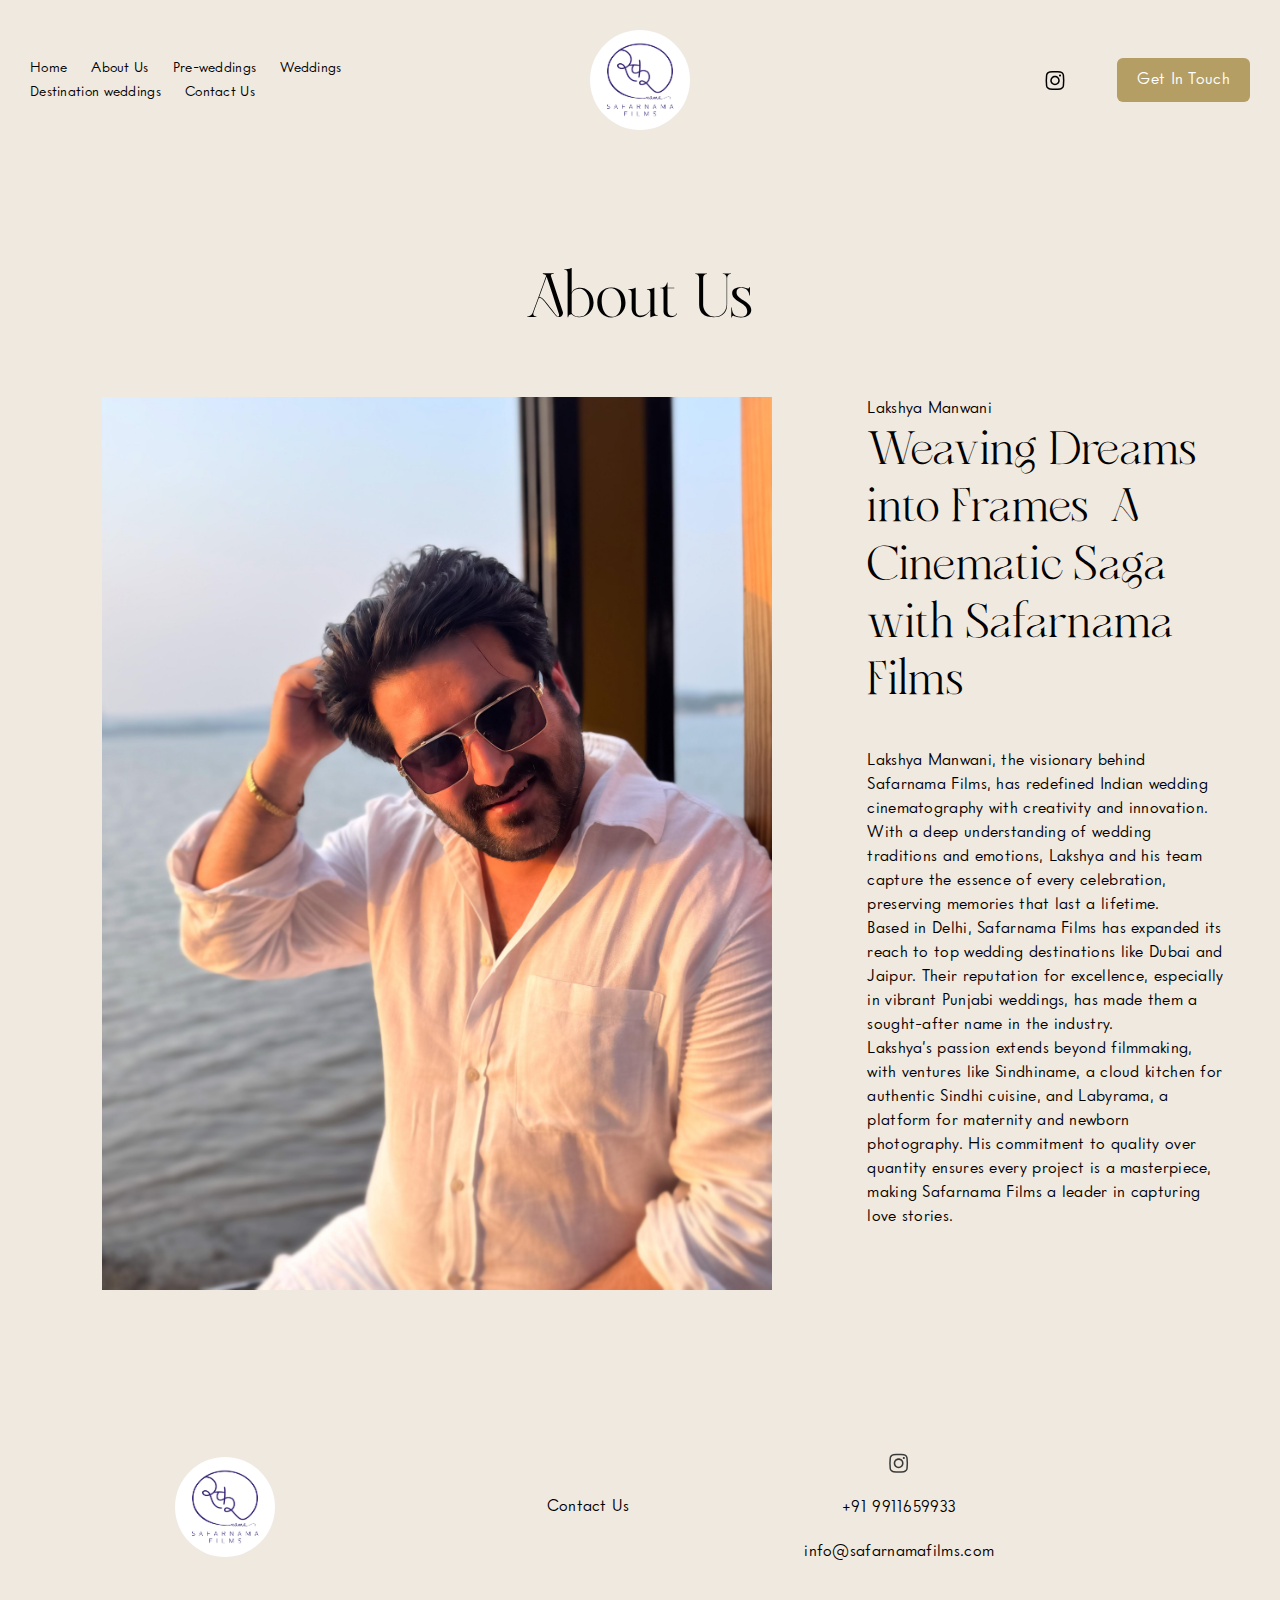
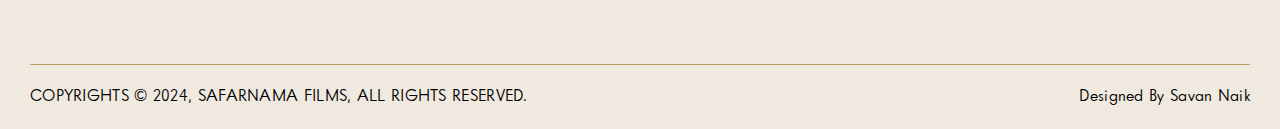
==== commit 596f44a6: "Update about-us.html" ====
--- a/about-us.html
+++ b/about-us.html
@@ -108,7 +108,7 @@
             <div class="header-connect-list">
                 <ul class="flex-center justify-content-end">
                     <li>
-                        <a href="/" target="_blank">
+                        <a href="https://www.Instagram.com/safarnamafilms" target="_blank">
                             <svg width="24" height="25" viewBox="0 0 24 25" fill="none" xmlns="http://www.w3.org/2000/svg">
                                 <path d="M16 7.5C16 7.23478 16.1054 6.98043 16.2929 6.79289C16.4804 6.60536 16.7348 6.5 17 6.5C17.2652 6.5 17.5196 6.60536 17.7071 6.79289C17.8946 6.98043 18 7.23478 18 7.5C18 7.76522 17.8946 8.01957 17.7071 8.20711C17.5196 8.39464 17.2652 8.5 17 8.5C16.7348 8.5 16.4804 8.39464 16.2929 8.20711C16.1054 8.01957 16 7.76522 16 7.5Z"/>
                                 <path fill-rule="evenodd" clip-rule="evenodd" d="M12 7.75C10.7402 7.75 9.53204 8.25045 8.64124 9.14124C7.75045 10.032 7.25 11.2402 7.25 12.5C7.25 13.7598 7.75045 14.968 8.64124 15.8588C9.53204 16.7496 10.7402 17.25 12 17.25C13.2598 17.25 14.468 16.7496 15.3588 15.8588C16.2496 14.968 16.75 13.7598 16.75 12.5C16.75 11.2402 16.2496 10.032 15.3588 9.14124C14.468 8.25045 13.2598 7.75 12 7.75ZM8.75 12.5C8.75 11.638 9.09241 10.8114 9.7019 10.2019C10.3114 9.59241 11.138 9.25 12 9.25C12.862 9.25 13.6886 9.59241 14.2981 10.2019C14.9076 10.8114 15.25 11.638 15.25 12.5C15.25 13.362 14.9076 14.1886 14.2981 14.7981C13.6886 15.4076 12.862 15.75 12 15.75C11.138 15.75 10.3114 15.4076 9.7019 14.7981C9.09241 14.1886 8.75 13.362 8.75 12.5Z"/>
@@ -182,7 +182,7 @@
                             <div class="footer-contact footer-policy text-center">
                                 <ul>
                                     <li>
-                                        <a href="/" target="_blank">
+                                        <a href="https://www.Instagram.com/safarnamafilms" target="_blank">
                                             <svg width="26" height="26" viewBox="0 0 26 26" fill="none" xmlns="http://www.w3.org/2000/svg">
                                                 <path fill-rule="evenodd" clip-rule="evenodd" d="M17.8928 4.08792C14.3982 3.70051 10.8715 3.70051 7.37682 4.08792C5.36482 4.31292 3.73982 5.89792 3.50382 7.91992C3.08922 11.4645 3.08922 15.0453 3.50382 18.5899C3.73982 20.6119 5.36382 22.1969 7.37682 22.4219C10.8715 22.8089 14.3982 22.8089 17.8928 22.4219C19.9048 22.1969 21.5298 20.6119 21.7658 18.5899C22.1805 15.0453 22.1805 11.4645 21.7658 7.91992C21.5298 5.89792 19.9058 4.31292 17.8928 4.08792ZM7.54282 5.57792C10.9271 5.20279 14.3425 5.20279 17.7268 5.57792C19.0568 5.72792 20.1218 6.77692 20.2768 8.09492C20.6778 11.5232 20.6778 14.9866 20.2768 18.4149C20.1966 19.06 19.9014 19.6591 19.4387 20.1157C18.976 20.5722 18.3729 20.8594 17.7268 20.9309C14.3425 21.3061 10.9271 21.3061 7.54282 20.9309C6.89676 20.8594 6.29367 20.5722 5.83098 20.1157C5.36828 19.6591 5.07299 19.06 4.99282 18.4149C4.59187 14.9866 4.59187 11.5232 4.99282 8.09492C5.07299 7.44988 5.36828 6.8507 5.83098 6.39417C6.29367 5.93764 6.89676 5.64942 7.54282 5.57792Z"/>
                                                 <path d="M16.7822 8.06424C16.7822 7.78891 16.8915 7.52487 17.0859 7.33018C17.2804 7.1355 17.5441 7.02612 17.8191 7.02612C18.094 7.02612 18.3578 7.1355 18.5522 7.33018C18.7467 7.52487 18.8559 7.78891 18.8559 8.06424C18.8559 8.33957 18.7467 8.60361 18.5522 8.7983C18.3578 8.99298 18.094 9.10236 17.8191 9.10236C17.5441 9.10236 17.2804 8.99298 17.0859 8.7983C16.8915 8.60361 16.7822 8.33957 16.7822 8.06424Z"/>
@@ -191,7 +191,7 @@
                                         </a>
                                     </li>
                                     <li><a href="tel:+919911659933">+91 9911659933</a></li>
-                                    <li><a href="mailto:Lakshyamanwani@gmail.com">Lakshyamanwani@gmail.com</a></li>
+                                    <li><a href="mailto:info@safarnamafilms.com">info@safarnamafilms.com</a></li>
                                 </ul>
                             </div>
                         </div>
--- a/public_assets_css_customstylesheet.css
+++ b/public_assets_css_customstylesheet.css
@@ -1,3 +1,4 @@
+
 * {
     box-sizing: border-box;
 
@@ -22,7 +23,7 @@
     src: url('Soligant.otf');
 }
 .nama-p{
-  font-family: var(--font-soligant);
+  
 }
 :root {
     --font-soligant: "Soligant";
@@ -77,6 +78,9 @@
     font-family: var(--font-soligant);
     margin-bottom: 0;
 }
+ .nama-g{
+  font-size: 30px!important;
+}
 p {
     color: var(--text-dark);
     margin: 0;
@@ -112,20 +116,16 @@
     border:none;
     background: transparent;
 }
-input, textarea {
+
+ input, textarea {
     -webkit-appearance: none;
     -moz-appearance: none;
     appearance: none;
-    border-radius: 0;
+  border-radius: 0;
     background-color: transparent;
     outline: none;
     border: none;
 }
-.nama-p{
-    font-size:30px!important;
-    font-weight:600;
-}
-
 input:focus, textarea:focus {
     border: none;
     outline: none;
@@ -377,7 +377,13 @@
   border-radius:50%;
 }
 /* HEADER */
-.ivory-header {
+.shift{
+  margin-top:-20vh;
+}
+.dropdown-menu{
+  width:50vw;
+}
+ .ivory-header {
     position: absolute;
     inset: 0 0 auto;
     padding: 30px 0;
@@ -394,7 +400,7 @@
                 margin-right:50px;
             }
             a{
-                color: var(--text-white);
+                color:var(--text-dark);
                 font-size: 14px;
 
                 &:hover{
@@ -549,6 +555,21 @@
         .ivory-logo {
             position: relative;
             z-index: 50;
+        }
+     .hamburger .top {
+     margin-bottom: 4px;            
+        width:10vw;
+            height: 0.2vh;
+        }
+     .hamburger .meat {
+           margin-bottom: 4px;
+            width:5vw;
+            height: 0.2vh;
+        }
+     .hamburger .bottom{
+         margin-bottom: 4px;
+            width:10vw;
+        height: 0.2vh;
         }
         .hamburger {
             position: absolute;
@@ -563,10 +584,11 @@
         }
 
         .hamburger>div {
+          
             position: relative;
             width: 30px;
             height: 2px;
-            background-color: var(--color-white);
+            background-color: black;
             margin-top: 5px;
             transition: all 0.4s ease-in-out;
         }
@@ -575,12 +597,14 @@
         #header-toggle:checked+.hamburger .top {
             transform: rotate(-45deg);
             background-color: var(--text-dark);
+                       width:9vw;
         }
 
         #header-toggle:checked+.hamburger .meat {
             transform: rotate(45deg);
             background-color: var(--text-dark);
             margin-top: -2px;
+           width:9vw;
         }
 
         #header-toggle:checked+.hamburger .bottom {
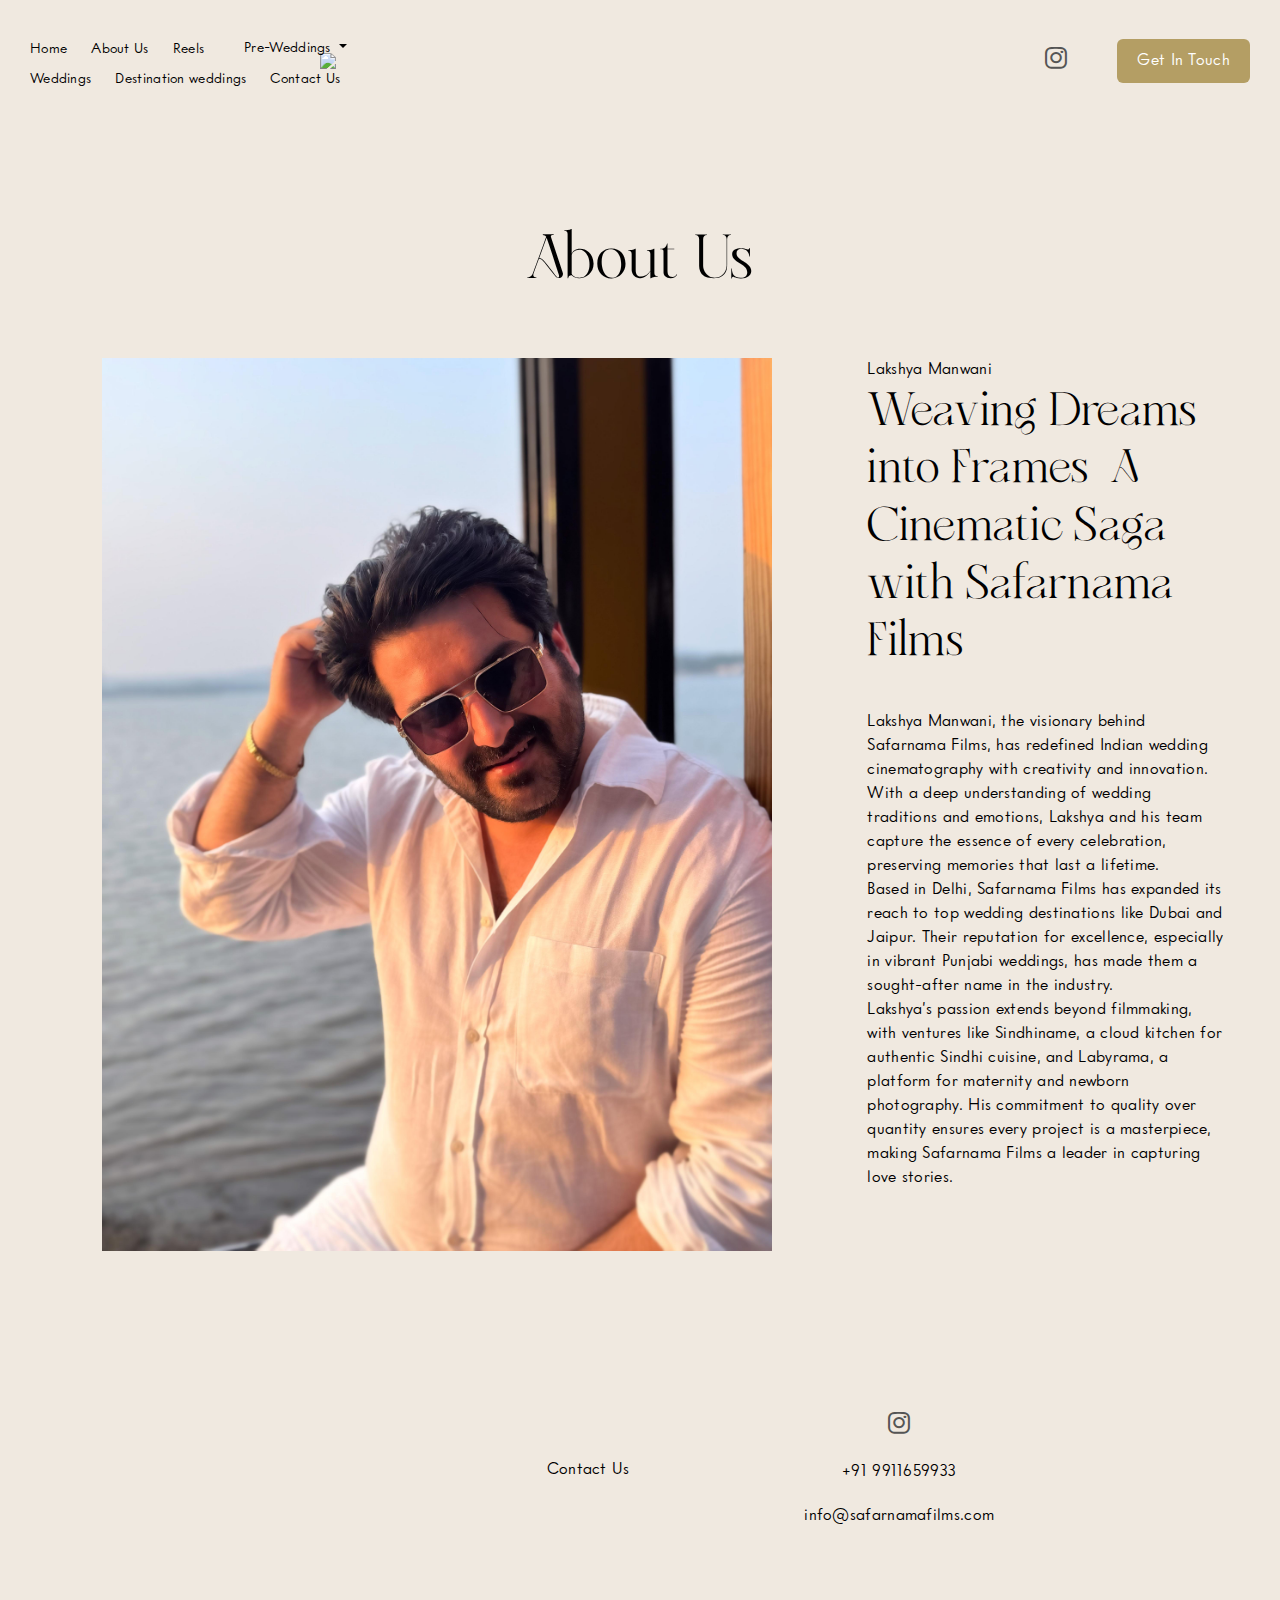
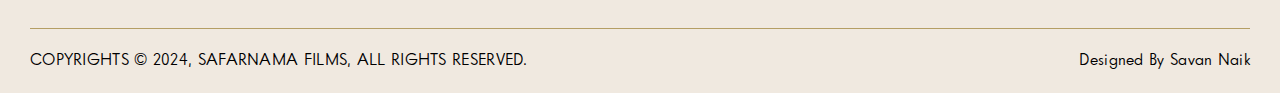
==== commit baeb137f: "Update about-us.html" ====
--- a/about-us.html
+++ b/about-us.html
@@ -1,51 +1,27 @@
 <!DOCTYPE html>
 <html lang="en">
     <head>
-        <meta charset="utf-8">
-        <meta http-equiv="X-UA-Compatible" content="IE=edge">
-        <meta name="viewport" content="width=device-width, initial-scale=1">
-
-    <!--     <title>Blogs</title>
-        
-                 <meta name="description" content="Explore Our Insightful Blogs at Ivory Films">
-         <meta name="keywords" content='"Photography","Videography","Films","Wedding","Engagement","Engagement Photography", "Wedding Photography", "Marriage Photography", "Wedding Videography", "Engagement Videography", "Professional Wedding Photography", "Bridal Photography", "Engagement Photos", "Wedding Ceremony Photos", "Wedding Reception Photography", "Wedding Videographer", "Wedding Video Services", "Wedding Cinematography", "Wedding Films", "Wedding Video Production", "Romantic Wedding Photography", "Elegant Wedding Photos", "Timeless Bridal Portraits", "Fairytale Wedding Imagery", "Dreamy Wedding Videos", "Cinematic Wedding Films", "Luxurious Wedding Photography", "Artistic Wedding Photos", "Intimate Wedding Moments", "Enchanting Wedding Memories"'>
-        <meta name="robots" content="index, follow">
-        <meta property="og:url" content="https://ivoryfilms.in">
-        <meta property="og:type" content="website">
-        <meta property="og:title" content="Blogs">
-        <meta property="og:description" content="Explore Our Insightful Blogs at Ivory Films">
-        <meta property="og:image" content="https://ivoryfilms.in/public/assets/img/meta-image.png">
-
-        <meta name="twitter:card" content="summary_large_image">
-        <meta property="twitter:domain" content="ivoryfilms.in">
-        <meta property="twitter:url" content="https://ivoryfilms.in">
-        <meta name="twitter:title" content="Blogs">
-        <meta name="twitter:description" content="Explore Our Insightful Blogs at Ivory Films">
-        <meta name="twitter:image" content="https://ivoryfilms.in/public/assets/img/meta-image.png">
-        
-<!-- FaVICON ICON
- <link rel="shortcut icon" href="public_assets_img_favicon.png"/>
- -->
+<meta charset="UTF-8">
+<meta name="viewport" content="width=device-width, initial-scale=1.0">
+<meta name="description" content="Discover the story behind Safarnama Films. We are passionate wedding photographers and videographers based in India and Dubai, capturing beautiful love stories through our lens.">
+<meta name="keywords" content="About Safarnama Films, wedding photography team, professional photographers India, Dubai wedding photographers, wedding videography experts, creative wedding photography, wedding cinematography team, experienced wedding photographers, wedding storytelling, destination wedding specialists, candid wedding photography, luxury wedding services, artistic wedding images, personalized wedding films, wedding photographers near me">
+<meta name="robots" content="index, follow">
+<meta property="og:title" content="About Us | Safarnama Films - Your Wedding Photography and Videography Experts">
+<meta property="og:description" content="Learn more about Safarnama Films, a team of passionate wedding photographers and videographers dedicated to capturing your special moments with artistry and care.">
+<meta property="og:image" content="ABU7987.JPEG">
+<meta property="og:url" content="https://www.safarnamafilms.com/about-us">
+<meta property="og:type" content="website">
+<title>About Us | Safarnama Films - Your Wedding Photography Experts</title>
+<link rel="canonical" href="https://www.safarnamafilms.com/about-us">
+<meta name="author" content="Safarnama Films">
+<meta name="copyright" content="Safarnama Films">
+<meta name="owner" content="Safarnama Films">
+ <link rel="shortcut icon" href="Logo.jpg"/>
+<link rel="stylesheet" href="https://cdnjs.cloudflare.com/ajax/libs/font-awesome/6.5.1/css/all.min.css">
+ <link rel="stylesheet" href="bootstrap.min.css">
 <link href="https://fonts.googleapis.com/css2?family=Playfair+Display:ital,wght@0,400..900;1,400..900&display=swap" rel="stylesheet">
-
-<!-- BOOTSTRAP CSS -->
-<!-- <link rel="stylesheet" type="text/css" href="https://cdnjs.cloudflare.com/ajax/libs/bootstrap/5.0.2/css/bootstrap.min.css"/> -->
 <link rel="stylesheet" href="public_assets_theme_css_bootstrap.min.css">
-
-<!-- OUR CUSTOME STYLE SHEET -->
 <link rel="stylesheet" href="public_assets_css_customstylesheet.css">
-
-
-                    <!-- Google tag (gtag.js) -->
-            <script async src="https://www.googletagmanager.com/gtag/js?id=G-5NCW86G9RD"></script>
-            <script>
-                window.dataLayer = window.dataLayer || [];
-                function gtag(){dataLayer.push(arguments);}
-                gtag('js', new Date());
-
-                gtag('config', 'G-5NCW86G9RD');
-            </script>
-        
             </head>
     <body>
         <!-- HEADER -->
@@ -55,7 +31,24 @@
             <div class="header-menu-list">
                 <div class="d-none d-lg-block">
                     <ul class="flex-center justify-content-start flex-wrap">
-                        <li><a href="/">Home</a></li>                             <li><a href="about-us.html">About Us</a></li>                       <li><a href="pre-weddings.html">Pre-weddings</a></li>
+                        <li><a href="/">Home</a></li>
+                          <li><a href="about-us.html">About Us</a></li>  
+                        <li><a href="reels.html">Reels</a></li>
+                   <li class="nav-item dropdown">
+         <a class="nav-link dropdown-toggle" href="pre-weddings.html" id="navbarScrollingDropdown" role="button" data-bs-toggle="dropdown" aria-expanded="false">
+            Pre-Weddings
+          </a>
+          <ul class="dropdown-menu" aria-labelledby="navbarDropdown">
+        <li><a class="dropdown-item" href="pre-weddings.html">Pre-Wedding</a></li>
+            <li><a href="delhi.html">Delhi</a></li>
+                        <li><a href="jaipur.html">Jaipur</a></li>
+                                    <li><a  href="rishikesh.html">Rishikesh</a></li>
+                       <li><a href="goa.html">Goa</a></li>
+                          <li><a href="dubai.html">Dubai</a></li>
+                         <li><a href="bali.html">Bali</a></li>
+                              <li><a href="baku.html">Baku</a></li>
+          </ul>
+          </li>
                         <li><a href="weddings.html">Weddings</a></li>
                         <li><a href="destination-weddings.html">Destination weddings</a></li>
                         <li><a href="contact-us.html">Contact Us</a></li>
@@ -70,52 +63,53 @@
                     <div class="bottom"></div>
                 </label>
                 <div class="header-rspnv">
-                   <div class=" nama-header">
-                      <a href="/"><img src="Logo.jpg"width="100"class="nama-logo"/></a>
-            </div>
-                    <ul class="header-navbar text-center">
-                        <li><a href="/">Home</a></li>                             <li><a href="about-us.html">About Us</a></li>                       <li><a href="pre-weddings.html">Pre-weddings</a></li>
+    <ul class="uniquenav-navbar-menu" id="uniquenav-navbar-menu">
+         <div class=" nama-header">
+                      <a href="/"><img src="IMG_20240901_104403.png"width="100"class="nama-logo"/></a>
+            </div>
+        <li><a href="/">Home</a></li>
+                <li><a href="about-us.html">About</a></li>
+            <li><a href="reels.html">Reels</a></li>
+        <li>
+            <div class="uniquenav-place-button">
+                <a href="pre-weddings.html">Pre-Weddings</a>
+                <button class="uniquenav-dropdown-btn" id="uniquenav-dropdown-btn">▼</button> 
+            </div>
+            <ul class="uniquenav-submenu" id="uniquenav-portfolio-menu">
+            <li><a class="dropdown-item" href="delhi.html">Delhi</a></li>
+                        <li><a class="dropdown-item" href="jaipur.html">Jaipur</a></li>
+                                    <li><a class="dropdown-item" href="rishikesh.html">Rishikesh</a></li>
+                        <li><a class="dropdown-item" href="goa.html">Goa</a></li>                     <li><a class="dropdown-item" href="dubai.html">Dubai</a></li>
+                      <li><a class="dropdown-item" href="bali.html">Bali</a></li>
+                              <li><a class="dropdown-item" href="baku.html">Baku</a></li>
+            </ul>
+        </li>
                         <li><a href="weddings.html">Weddings</a></li>
                         <li><a href="destination-weddings.html">Destination weddings</a></li>
                         <li><a href="contact-us.html">Contact Us</a></li>
-                        <li>
-                            <a href="/" target="_blank">
-               
-                                <svg width="24" height="25" viewBox="0 0 24 25" fill="none" xmlns="http://www.w3.org/2000/svg">
-                                    <path d="M16 7.5C16 7.23478 16.1054 6.98043 16.2929 6.79289C16.4804 6.60536 16.7348 6.5 17 6.5C17.2652 6.5 17.5196 6.60536 17.7071 6.79289C17.8946 6.98043 18 7.23478 18 7.5C18 7.76522 17.8946 8.01957 17.7071 8.20711C17.5196 8.39464 17.2652 8.5 17 8.5C16.7348 8.5 16.4804 8.39464 16.2929 8.20711C16.1054 8.01957 16 7.76522 16 7.5Z"/>
-                                    <path fill-rule="evenodd" clip-rule="evenodd" d="M12 7.75C10.7402 7.75 9.53204 8.25045 8.64124 9.14124C7.75045 10.032 7.25 11.2402 7.25 12.5C7.25 13.7598 7.75045 14.968 8.64124 15.8588C9.53204 16.7496 10.7402 17.25 12 17.25C13.2598 17.25 14.468 16.7496 15.3588 15.8588C16.2496 14.968 16.75 13.7598 16.75 12.5C16.75 11.2402 16.2496 10.032 15.3588 9.14124C14.468 8.25045 13.2598 7.75 12 7.75ZM8.75 12.5C8.75 11.638 9.09241 10.8114 9.7019 10.2019C10.3114 9.59241 11.138 9.25 12 9.25C12.862 9.25 13.6886 9.59241 14.2981 10.2019C14.9076 10.8114 15.25 11.638 15.25 12.5C15.25 13.362 14.9076 14.1886 14.2981 14.7981C13.6886 15.4076 12.862 15.75 12 15.75C11.138 15.75 10.3114 15.4076 9.7019 14.7981C9.09241 14.1886 8.75 13.362 8.75 12.5Z"/>
-                                    <path fill-rule="evenodd" clip-rule="evenodd" d="M17.2581 3.33303C13.7634 2.94563 10.2367 2.94563 6.74206 3.33303C4.73006 3.55803 3.10506 5.14303 2.86906 7.16503C2.45446 10.7096 2.45446 14.2904 2.86906 17.835C3.10506 19.857 4.72906 21.442 6.74206 21.667C10.2367 22.054 13.7634 22.054 17.2581 21.667C19.2701 21.442 20.8951 19.857 21.1311 17.835C21.5457 14.2905 21.5457 10.7096 21.1311 7.16503C20.8951 5.14303 19.2711 3.55803 17.2581 3.33303ZM6.90806 4.82303C10.2924 4.44791 13.7078 4.44791 17.0921 4.82303C18.4221 4.97303 19.4871 6.02203 19.6421 7.34003C20.043 10.7684 20.043 14.2317 19.6421 17.66C19.5619 18.3051 19.2666 18.9043 18.8039 19.3608C18.3412 19.8173 17.7381 20.1045 17.0921 20.176C13.7078 20.5512 10.2924 20.5512 6.90806 20.176C6.262 20.1045 5.65891 19.8173 5.19621 19.3608C4.73351 18.9043 4.43823 18.3051 4.35806 17.66C3.9571 14.2317 3.9571 10.7684 4.35806 7.34003C4.43823 6.69499 4.73351 6.09581 5.19621 5.63929C5.65891 5.18276 6.262 4.89454 6.90806 4.82303Z"/>
-                                </svg>
-                            </a>
-                        </li>
-                        <li>
-                            <div class="ivory-btn-main justify-content-center">
-                                <a href="contact-us.html" class="ivory-btn">
-                                    Get In Touch
-                                </a>
-                            </div>
-                        </li>
-                    </ul>
+                    <li><a href="https://www.Instagram.com/safarnamafilms" target="_blank">
+    <i class="fab fa-instagram insta-icon" aria-hidden="true"></i>
+  </a></li>
+   <div class="ivory-btn-main">
+    <a href="contact-us.html" class="ivory-btn">
+ Get In Touch
+   </a>
+ </div>
+    </ul>
                 </div>
             </div>
         </div>
         <div class="col-12 col-md-4">
         <div class=" nama-header">
-                      <a href="/"><img src="Logo.jpg"width="100"class="nama-logo"/></a>
+                      <a href="/"><img src="IMG_20240901_104403.png"width="100"class="nama-logo"/></a>
             </div>
         </div>
         <div class="col-4 d-none d-lg-block">
             <div class="header-connect-list">
                 <ul class="flex-center justify-content-end">
-                    <li>
-                        <a href="https://www.Instagram.com/safarnamafilms" target="_blank">
-                            <svg width="24" height="25" viewBox="0 0 24 25" fill="none" xmlns="http://www.w3.org/2000/svg">
-                                <path d="M16 7.5C16 7.23478 16.1054 6.98043 16.2929 6.79289C16.4804 6.60536 16.7348 6.5 17 6.5C17.2652 6.5 17.5196 6.60536 17.7071 6.79289C17.8946 6.98043 18 7.23478 18 7.5C18 7.76522 17.8946 8.01957 17.7071 8.20711C17.5196 8.39464 17.2652 8.5 17 8.5C16.7348 8.5 16.4804 8.39464 16.2929 8.20711C16.1054 8.01957 16 7.76522 16 7.5Z"/>
-                                <path fill-rule="evenodd" clip-rule="evenodd" d="M12 7.75C10.7402 7.75 9.53204 8.25045 8.64124 9.14124C7.75045 10.032 7.25 11.2402 7.25 12.5C7.25 13.7598 7.75045 14.968 8.64124 15.8588C9.53204 16.7496 10.7402 17.25 12 17.25C13.2598 17.25 14.468 16.7496 15.3588 15.8588C16.2496 14.968 16.75 13.7598 16.75 12.5C16.75 11.2402 16.2496 10.032 15.3588 9.14124C14.468 8.25045 13.2598 7.75 12 7.75ZM8.75 12.5C8.75 11.638 9.09241 10.8114 9.7019 10.2019C10.3114 9.59241 11.138 9.25 12 9.25C12.862 9.25 13.6886 9.59241 14.2981 10.2019C14.9076 10.8114 15.25 11.638 15.25 12.5C15.25 13.362 14.9076 14.1886 14.2981 14.7981C13.6886 15.4076 12.862 15.75 12 15.75C11.138 15.75 10.3114 15.4076 9.7019 14.7981C9.09241 14.1886 8.75 13.362 8.75 12.5Z"/>
-                                <path fill-rule="evenodd" clip-rule="evenodd" d="M17.2581 3.33303C13.7634 2.94563 10.2367 2.94563 6.74206 3.33303C4.73006 3.55803 3.10506 5.14303 2.86906 7.16503C2.45446 10.7096 2.45446 14.2904 2.86906 17.835C3.10506 19.857 4.72906 21.442 6.74206 21.667C10.2367 22.054 13.7634 22.054 17.2581 21.667C19.2701 21.442 20.8951 19.857 21.1311 17.835C21.5457 14.2905 21.5457 10.7096 21.1311 7.16503C20.8951 5.14303 19.2711 3.55803 17.2581 3.33303ZM6.90806 4.82303C10.2924 4.44791 13.7078 4.44791 17.0921 4.82303C18.4221 4.97303 19.4871 6.02203 19.6421 7.34003C20.043 10.7684 20.043 14.2317 19.6421 17.66C19.5619 18.3051 19.2666 18.9043 18.8039 19.3608C18.3412 19.8173 17.7381 20.1045 17.0921 20.176C13.7078 20.5512 10.2924 20.5512 6.90806 20.176C6.262 20.1045 5.65891 19.8173 5.19621 19.3608C4.73351 18.9043 4.43823 18.3051 4.35806 17.66C3.9571 14.2317 3.9571 10.7684 4.35806 7.34003C4.43823 6.69499 4.73351 6.09581 5.19621 5.63929C5.65891 5.18276 6.262 4.89454 6.90806 4.82303Z"/>
-                            </svg>
-                        </a>
-                    </li>
+                    <li><a href="https://www.Instagram.com/safarnamafilms" target="_blank">
+    <i class="fab fa-instagram insta-icon" aria-hidden="true"></i>
+  </a></li>
                     <li>
                         <div class="ivory-btn-main">
                             <a href="contact-us.html" class="ivory-btn">
@@ -164,7 +158,6 @@
     </div>
 <div id="data-scroll-page-count" data-scroll-page-count="2"></div>
         </main>
-
         <footer class="ivory-footer px-75">
                 <div class="pt-100 pb-100">
                     <div class="row align-items-center">
@@ -176,20 +169,14 @@
                             </div>
                         </div>
         <div class="col-12 col-md-4 nama-header">
-                      <a href="/"><img src="Logo.jpg"width="100"class="nama-logo"/></a>
+                      <a href="/"><img src="IMG_20240901_104403.png"width="100"class="nama-logo"/></a>
             </div>
                         <div class="col-6 col-sm-3 order-3 order-sm-3">
                             <div class="footer-contact footer-policy text-center">
                                 <ul>
-                                    <li>
-                                        <a href="https://www.Instagram.com/safarnamafilms" target="_blank">
-                                            <svg width="26" height="26" viewBox="0 0 26 26" fill="none" xmlns="http://www.w3.org/2000/svg">
-                                                <path fill-rule="evenodd" clip-rule="evenodd" d="M17.8928 4.08792C14.3982 3.70051 10.8715 3.70051 7.37682 4.08792C5.36482 4.31292 3.73982 5.89792 3.50382 7.91992C3.08922 11.4645 3.08922 15.0453 3.50382 18.5899C3.73982 20.6119 5.36382 22.1969 7.37682 22.4219C10.8715 22.8089 14.3982 22.8089 17.8928 22.4219C19.9048 22.1969 21.5298 20.6119 21.7658 18.5899C22.1805 15.0453 22.1805 11.4645 21.7658 7.91992C21.5298 5.89792 19.9058 4.31292 17.8928 4.08792ZM7.54282 5.57792C10.9271 5.20279 14.3425 5.20279 17.7268 5.57792C19.0568 5.72792 20.1218 6.77692 20.2768 8.09492C20.6778 11.5232 20.6778 14.9866 20.2768 18.4149C20.1966 19.06 19.9014 19.6591 19.4387 20.1157C18.976 20.5722 18.3729 20.8594 17.7268 20.9309C14.3425 21.3061 10.9271 21.3061 7.54282 20.9309C6.89676 20.8594 6.29367 20.5722 5.83098 20.1157C5.36828 19.6591 5.07299 19.06 4.99282 18.4149C4.59187 14.9866 4.59187 11.5232 4.99282 8.09492C5.07299 7.44988 5.36828 6.8507 5.83098 6.39417C6.29367 5.93764 6.89676 5.64942 7.54282 5.57792Z"/>
-                                                <path d="M16.7822 8.06424C16.7822 7.78891 16.8915 7.52487 17.0859 7.33018C17.2804 7.1355 17.5441 7.02612 17.8191 7.02612C18.094 7.02612 18.3578 7.1355 18.5522 7.33018C18.7467 7.52487 18.8559 7.78891 18.8559 8.06424C18.8559 8.33957 18.7467 8.60361 18.5522 8.7983C18.3578 8.99298 18.094 9.10236 17.8191 9.10236C17.5441 9.10236 17.2804 8.99298 17.0859 8.7983C16.8915 8.60361 16.7822 8.33957 16.7822 8.06424Z"/>
-                                                <path fill-rule="evenodd" clip-rule="evenodd" d="M12.6349 8.32373C11.3287 8.32373 10.0761 8.84325 9.15245 9.768C8.22884 10.6928 7.70996 11.947 7.70996 13.2548C7.70996 14.5626 8.22884 15.8168 9.15245 16.7416C10.0761 17.6663 11.3287 18.1858 12.6349 18.1858C13.9411 18.1858 15.1938 17.6663 16.1174 16.7416C17.041 15.8168 17.5599 14.5626 17.5599 13.2548C17.5599 11.947 17.041 10.6928 16.1174 9.768C15.1938 8.84325 13.9411 8.32373 12.6349 8.32373ZM9.26521 13.2548C9.26521 12.36 9.62023 11.5018 10.2522 10.8691C10.8841 10.2364 11.7412 9.88091 12.6349 9.88091C13.5286 9.88091 14.3857 10.2364 15.0176 10.8691C15.6496 11.5018 16.0046 12.36 16.0046 13.2548C16.0046 14.1496 15.6496 15.0078 15.0176 15.6405C14.3857 16.2732 13.5286 16.6287 12.6349 16.6287C11.7412 16.6287 10.8841 16.2732 10.2522 15.6405C9.62023 15.0078 9.26521 14.1496 9.26521 13.2548Z"/>
-                                            </svg>
-                                        </a>
-                                    </li>
+                    <li><a href="https://www.Instagram.com/safarnamafilms" target="_blank">
+    <i class="fab fa-instagram insta-icon" aria-hidden="true"></i>
+  </a></li>
                                     <li><a href="tel:+919911659933">+91 9911659933</a></li>
                                     <li><a href="mailto:info@safarnamafilms.com">info@safarnamafilms.com</a></li>
                                 </ul>
@@ -214,52 +201,17 @@
 <script type="text/javascript" src="public_assets_js_custom.js"></script>
 
 <script src="assets_backoffice_js_common.js?v=1724066121" type="text/javascript"></script>
-
-
-        <script type="text/javascript">
-        $(document).ready(function(){
-            var pagination_ajax = [];
-            $url = "https://ivoryfilms.in/explore-blogs";
-
-            $(window).on('scroll', function() {
-                $page_count = $('#data-scroll-page-count').attr('data-scroll-page-count');
-                $pagination = $('#pagination').attr('data-pagination');
-                if ($(window).scrollTop() >= $('#pagination').offset().top + $('#pagination').outerHeight() - window.innerHeight) {
-                    var page = $page_count;
-                    var url = $url + "?page=" + parseInt(page);
-                    if(typeof page !== 'undefined' && !pagination_ajax.includes(url) && $pagination == "true"){
-                        pagination_ajax.push(url);
-                        $.ajax({
-                            url: url,
-                            datatype: "json",
-                            type: "POST",
-                            data: "&page_count=" + $page_count ,
-                            beforeSend: function () {
-                            },
-                            success: function(response){
-                                if(response.blogSelector){
-                                    $("#" + response.blogSelector).append(response.blogHtml);
-                                }
-
-                                if(response.page_count){
-                                    $('#data-scroll-page-count').attr('data-scroll-page-count', response.page_count);
-                                }
-
-                                if(response.stop_pagination){
-                                    $('#pagination').attr('data-pagination', false);
-                                }
-                            },
-                            error: function (response) {
-                                alerts.alert("error", response.responseJSON.message);
-                            },
-                        });
-                    }
-                }
+    <script>
+        document.addEventListener("DOMContentLoaded", function() {
+            const dropdownButton = document.getElementById("uniquenav-dropdown-btn");
+            const portfolioMenu = document.getElementById("uniquenav-portfolio-menu");
+            // Toggle submenu for "Portfolio"
+            dropdownButton.addEventListener("click", function(e) {
+                e.preventDefault(); // Prevent default button behavior
+                dropdownButton.classList.toggle("active");
+                portfolioMenu.classList.toggle("active");
             });
         });
-</script>
-
-
-
+        </script>
     </body>
 </html>
--- a/public_assets_css_customstylesheet.css
+++ b/public_assets_css_customstylesheet.css
@@ -1,4 +1,3 @@
-
 * {
     box-sizing: border-box;
 
@@ -272,6 +271,102 @@
         margin-right:12px;
     }
 }
+        .uniquenav-navbar-menu {
+
+            list-style: none;
+
+            display: none;
+            justify-content: center;
+            align-items: center;
+            flex-direction: column;
+            height: 150vh;
+            width: 100%;
+            /*background-color: #333;*/
+            position: absolute;
+             z-index: 1;
+             overflow: hidden; 
+        }
+
+        .uniquenav-navbar-menu li {
+          font-size: 25px;
+            margin: 10px 0;
+            position: relative;
+        }
+
+        .uniquenav-navbar-menu a {
+            text-decoration: none;
+            color: black;
+            padding: 10px;
+            display: block;
+            transition: background 0.3s;
+        }
+
+        .uniquenav-navbar-menu a:hover {
+            background-color: #555;
+            border-radius: 5px;
+        }
+
+
+        .uniquenav-dropdown-btn {
+            background: none;
+            border: none;
+            cursor: pointer;
+            color:black;
+            font-size: 25px;
+            margin-left: -10px;
+            transition: transform 0.3s ease;
+        }
+
+        .uniquenav-dropdown-btn.active {
+            transform: rotate(180deg); 
+        }
+
+
+        .uniquenav-submenu {
+            max-height: 0; 
+            overflow: hidden; 
+            position: relative;
+            list-style: none;
+            padding: 0;
+            transition: max-height 0.5s ease;
+            width: 100%;
+        }
+
+        .uniquenav-submenu.active {
+            max-height: 800px;
+        }
+
+        .uniquenav-submenu li {
+            padding: 10px;
+            border-top: 1px solid #444;
+        }
+
+        .uniquenav-submenu a {
+            color:black;
+            display: block;
+            padding: 5px 0;
+        }
+
+        .uniquenav-submenu a:hover {
+            background-color: #555;
+        }
+
+
+        @media (max-width: 768px) {
+            .uniquenav-navbar-menu {
+                display: flex; 
+            }
+        }
+
+        .uniquenav-place-button {
+            display: flex;
+            justify-content: left;
+            place-content: left;
+        }
+        .insta-icon{
+          color: #555;
+          font-size: 25px;
+        }
 /* BUTTON DESIGN */
 .ivory-btn-main{
     display: flex;
@@ -374,7 +469,7 @@
   place-items:center;
 }
 .nama-logo{
-  border-radius:50%;
+  width:50vw!important;
 }
 /* HEADER */
 .shift{
@@ -400,7 +495,7 @@
                 margin-right:50px;
             }
             a{
-                color:var(--text-dark);
+                color:var(--text-white);
                 font-size: 14px;
 
                 &:hover{
@@ -550,26 +645,26 @@
 }
 /* HEADER MENU OPEN */
 
-@media (max-width:991px) {
-    .ivory-header {
+ @media (max-width:991px) {
+     .ivory-header {
         .ivory-logo {
             position: relative;
             z-index: 50;
         }
      .hamburger .top {
-     margin-bottom: 4px;            
+     margin-bottom: 3px;            
         width:10vw;
-            height: 0.2vh;
+            height: 0.5vh;
         }
      .hamburger .meat {
-           margin-bottom: 4px;
+           margin-bottom: 3px;
             width:5vw;
-            height: 0.2vh;
+            height: 0.5vh;
         }
      .hamburger .bottom{
-         margin-bottom: 4px;
+         margin-bottom: 3px;
             width:10vw;
-        height: 0.2vh;
+        height: 0.5vh;
         }
         .hamburger {
             position: absolute;
@@ -582,21 +677,25 @@
             cursor: pointer;
 
         }
-
+/*             background-color:#E8E9EB;
+
+             box-shadow: 3px 3px #898989;*/
         .hamburger>div {
           
             position: relative;
             width: 30px;
             height: 2px;
-            background-color: black;
-            margin-top: 5px;
-            transition: all 0.4s ease-in-out;
-        }
+            /*background-color: black;*/
+             background-color:#E8E9EB  ;
+             box-shadow: 3px 3px #898989;
+             margin-top: 5px;
+             transition: all 0.4s ease-in-out;
+         }
 
         /* Hamburger Animation */
         #header-toggle:checked+.hamburger .top {
             transform: rotate(-45deg);
-            background-color: var(--text-dark);
+            background-color: var(--text-dark)!important;
                        width:9vw;
         }
 
@@ -838,6 +937,7 @@
 
 /* IMAGES SLIDER */
 .ivory-images-main {
+  height: 315px!important;
     .slick-dots {
         display: flex;
         justify-content: center;
@@ -1107,7 +1207,7 @@
         p{
             max-width: 700px;
             color: var(--text-white);
-            margin-left: auto;
+            margin-left: 0;
             font-size: 16px;
             margin-bottom: 30px;
         }
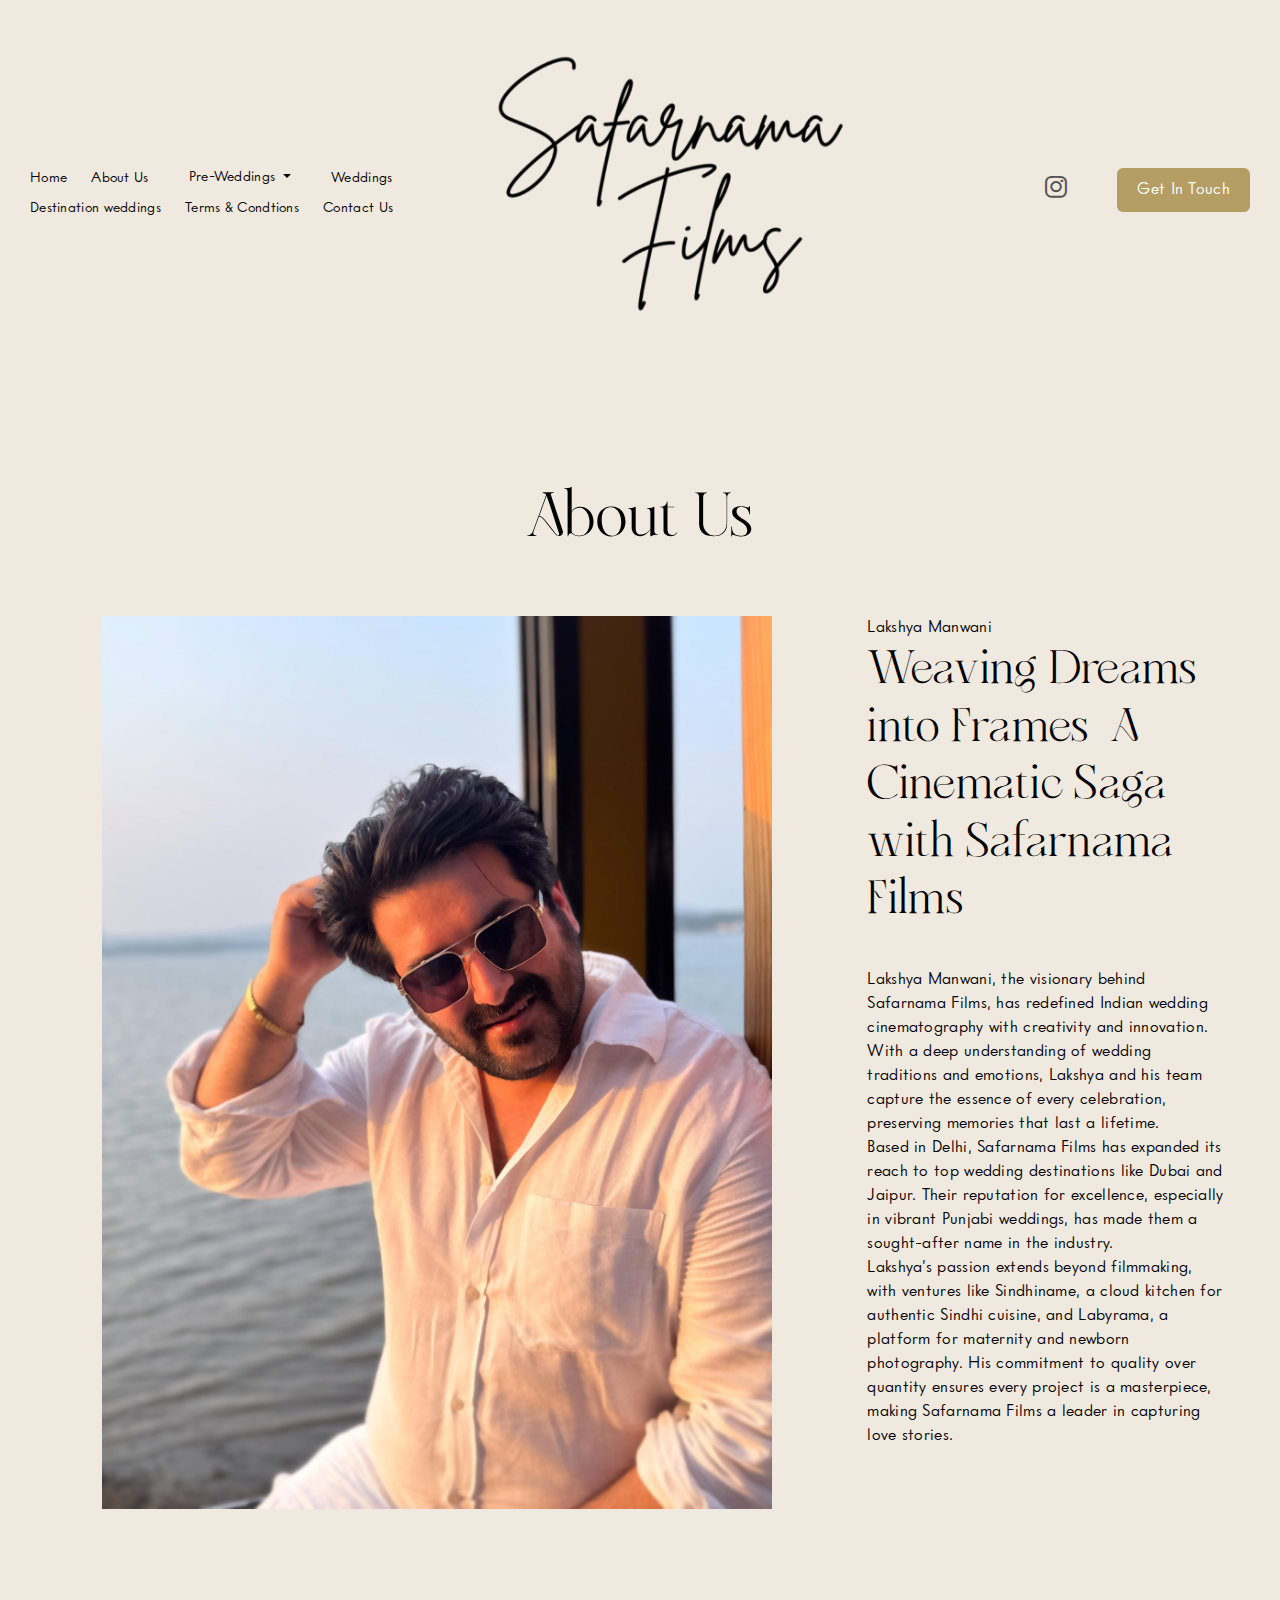
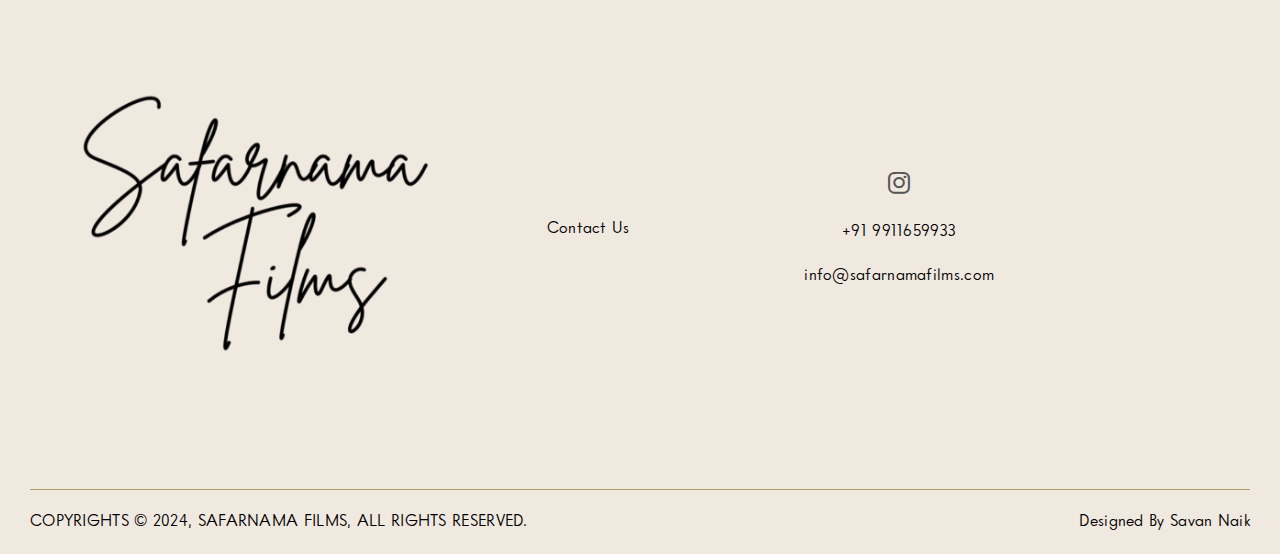
==== commit a6865b26: "Update about-us.html" ====
--- a/about-us.html
+++ b/about-us.html
@@ -1,198 +1,200 @@
 <!DOCTYPE html>
 <html lang="en">
-    <head>
-<meta charset="UTF-8">
-<meta name="viewport" content="width=device-width, initial-scale=1.0">
-<meta name="description" content="Discover the story behind Safarnama Films. We are passionate wedding photographers and videographers based in India and Dubai, capturing beautiful love stories through our lens.">
-<meta name="keywords" content="About Safarnama Films, wedding photography team, professional photographers India, Dubai wedding photographers, wedding videography experts, creative wedding photography, wedding cinematography team, experienced wedding photographers, wedding storytelling, destination wedding specialists, candid wedding photography, luxury wedding services, artistic wedding images, personalized wedding films, wedding photographers near me">
-<meta name="robots" content="index, follow">
-<meta property="og:title" content="About Us | Safarnama Films - Your Wedding Photography and Videography Experts">
-<meta property="og:description" content="Learn more about Safarnama Films, a team of passionate wedding photographers and videographers dedicated to capturing your special moments with artistry and care.">
-<meta property="og:image" content="ABU7987.JPEG">
-<meta property="og:url" content="https://www.safarnamafilms.com/about-us">
-<meta property="og:type" content="website">
-<title>About Us | Safarnama Films - Your Wedding Photography Experts</title>
-<link rel="canonical" href="https://www.safarnamafilms.com/about-us">
-<meta name="author" content="Safarnama Films">
-<meta name="copyright" content="Safarnama Films">
-<meta name="owner" content="Safarnama Films">
- <link rel="shortcut icon" href="Logo.jpg"/>
+<head>
+  <meta charset="UTF-8">
+  <meta name="viewport" content="width=device-width, initial-scale=1.0">
+  <meta name="description" content="Discover the story behind Safarnama Films. We are passionate wedding photographers and videographers based in India and Dubai, capturing beautiful love stories through our lens.">
+  <meta name="keywords" content="About Safarnama Films, wedding photography team, professional photographers India, Dubai wedding photographers, wedding videography experts, creative wedding photography, wedding cinematography team, experienced wedding photographers, wedding storytelling, destination wedding specialists, candid wedding photography, luxury wedding services, artistic wedding images, personalized wedding films, wedding photographers near me">
+  <meta name="robots" content="index, follow">
+  <meta property="og:title" content="About Us | Safarnama Films - Your Wedding Photography and Videography Experts">
+  <meta property="og:description" content="Learn more about Safarnama Films, a team of passionate wedding photographers and videographers dedicated to capturing your special moments with artistry and care.">
+  <meta property="og:image" content="IMG_9591.jpg">
+  <meta property="og:url" content="https://www.safarnamafilms.com/about-us">
+  <meta property="og:type" content="website">
+  <title>About Us | Safarnama Films - Your Wedding Photography Experts</title>
+  <link rel="canonical" href="https://www.safarnamafilms.com/about-us">
+  <meta name="author" content="Safarnama Films">
+  <meta name="copyright" content="Safarnama Films">
+  <meta name="owner" content="Safarnama Films">
+  <link rel="shortcut icon" href="Logo.jpg" />
 <link rel="stylesheet" href="https://cdnjs.cloudflare.com/ajax/libs/font-awesome/6.5.1/css/all.min.css">
- <link rel="stylesheet" href="bootstrap.min.css">
+<link rel="stylesheet" href="bootstrap.min.css">
 <link href="https://fonts.googleapis.com/css2?family=Playfair+Display:ital,wght@0,400..900;1,400..900&display=swap" rel="stylesheet">
 <link rel="stylesheet" href="public_assets_theme_css_bootstrap.min.css">
 <link rel="stylesheet" href="public_assets_css_customstylesheet.css">
-            </head>
-    <body>
-        <!-- HEADER -->
-                <header class="ivory-header photography-details-header mx-75">
-    <div class="row align-items-center">
-        <div class="col-4 pe-0">
-            <div class="header-menu-list">
-                <div class="d-none d-lg-block">
-                    <ul class="flex-center justify-content-start flex-wrap">
-                        <li><a href="/">Home</a></li>
-                          <li><a href="about-us.html">About Us</a></li>  
-                        <li><a href="reels.html">Reels</a></li>
-                   <li class="nav-item dropdown">
-         <a class="nav-link dropdown-toggle" href="pre-weddings.html" id="navbarScrollingDropdown" role="button" data-bs-toggle="dropdown" aria-expanded="false">
-            Pre-Weddings
-          </a>
-          <ul class="dropdown-menu" aria-labelledby="navbarDropdown">
-        <li><a class="dropdown-item" href="pre-weddings.html">Pre-Wedding</a></li>
-            <li><a href="delhi.html">Delhi</a></li>
-                        <li><a href="jaipur.html">Jaipur</a></li>
-                                    <li><a  href="rishikesh.html">Rishikesh</a></li>
-                       <li><a href="goa.html">Goa</a></li>
-                          <li><a href="dubai.html">Dubai</a></li>
-                         <li><a href="bali.html">Bali</a></li>
-                              <li><a href="baku.html">Baku</a></li>
-          </ul>
-          </li>
-                        <li><a href="weddings.html">Weddings</a></li>
-                        <li><a href="destination-weddings.html">Destination weddings</a></li>
-                        <li><a href="contact-us.html">Contact Us</a></li>
-                    </ul>
-                </div>
-            </div>
-            <div class="d-block d-lg-none">
-                <input id="header-toggle" type="checkbox" aria-hidden="true" hidden onchange="toggleCheckbox(this)"/>
-                <label class="hamburger" for="header-toggle" aria-hidden="true">
-                    <div class="top"></div>
-                    <div class="meat"></div>
-                    <div class="bottom"></div>
-                </label>
-                <div class="header-rspnv">
-    <ul class="uniquenav-navbar-menu" id="uniquenav-navbar-menu">
-         <div class=" nama-header">
-                      <a href="/"><img src="IMG_20240901_104403.png"width="100"class="nama-logo"/></a>
-            </div>
-        <li><a href="/">Home</a></li>
-                <li><a href="about-us.html">About</a></li>
-            <li><a href="reels.html">Reels</a></li>
-        <li>
-            <div class="uniquenav-place-button">
-                <a href="pre-weddings.html">Pre-Weddings</a>
-                <button class="uniquenav-dropdown-btn" id="uniquenav-dropdown-btn">▼</button> 
-            </div>
-            <ul class="uniquenav-submenu" id="uniquenav-portfolio-menu">
-            <li><a class="dropdown-item" href="delhi.html">Delhi</a></li>
-                        <li><a class="dropdown-item" href="jaipur.html">Jaipur</a></li>
-                                    <li><a class="dropdown-item" href="rishikesh.html">Rishikesh</a></li>
-                        <li><a class="dropdown-item" href="goa.html">Goa</a></li>                     <li><a class="dropdown-item" href="dubai.html">Dubai</a></li>
-                      <li><a class="dropdown-item" href="bali.html">Bali</a></li>
-                              <li><a class="dropdown-item" href="baku.html">Baku</a></li>
-            </ul>
-        </li>
-                        <li><a href="weddings.html">Weddings</a></li>
-                        <li><a href="destination-weddings.html">Destination weddings</a></li>
-                        <li><a href="contact-us.html">Contact Us</a></li>
-                    <li><a href="https://www.Instagram.com/safarnamafilms" target="_blank">
-    <i class="fab fa-instagram insta-icon" aria-hidden="true"></i>
-  </a></li>
-   <div class="ivory-btn-main">
-    <a href="contact-us.html" class="ivory-btn">
- Get In Touch
-   </a>
- </div>
-    </ul>
-                </div>
-            </div>
-        </div>
-        <div class="col-12 col-md-4">
-        <div class=" nama-header">
-                      <a href="/"><img src="IMG_20240901_104403.png"width="100"class="nama-logo"/></a>
-            </div>
-        </div>
-        <div class="col-4 d-none d-lg-block">
-            <div class="header-connect-list">
-                <ul class="flex-center justify-content-end">
-                    <li><a href="https://www.Instagram.com/safarnamafilms" target="_blank">
-    <i class="fab fa-instagram insta-icon" aria-hidden="true"></i>
-  </a></li>
-                    <li>
-                        <div class="ivory-btn-main">
-                            <a href="contact-us.html" class="ivory-btn">
-                                Get In Touch
-                            </a>
-                        </div>
-                    </li>
-                </ul>
-            </div>
-        </div>
-    </div>
+</head>
+<body>
+<!-- HEADER -->
+<header class="main-header photography-details-header mx-75">
+<div class="row align-items-center">
+<div class="col-4 pe-0">
+<div class="header-menu-list">
+<div class="d-none d-lg-block">
+<ul class="flex-center justify-content-start flex-wrap">
+<li><a href="/">Home</a></li>
+<li><a href="about-us.html">About Us</a></li>
+<li class="nav-item dropdown">
+<a class="nav-link dropdown-toggle" href="pre-weddings.html" id="navbarScrollingDropdown" role="button" data-bs-toggle="dropdown" aria-expanded="false">
+Pre-Weddings
+</a>
+<ul class="dropdown-menu" aria-labelledby="navbarDropdown">
+<li><a class="dropdown-item" href="pre-weddings.html">Pre-Wedding</a></li>
+<li><a href="delhi.html">Delhi</a></li>
+<li><a href="jaipur.html">Jaipur</a></li>
+<li><a href="rishikesh.html">Rishikesh</a></li>
+<li><a href="goa.html">Goa</a></li>
+<li><a href="dubai.html">Dubai</a></li>
+<li><a href="bali.html">Bali</a></li>
+<li><a href="baku.html">Baku</a></li>
+</ul>
+</li>
+<li><a href="weddings.html">Weddings</a></li>
+<li><a href="destination-weddings.html">Destination weddings</a></li>
+<li><a href="terms&conditions.html">Terms & Condtions</a></li>
+<li><a href="contact-us.html">Contact Us</a></li>
+</ul>
+</div>
+</div>
+<div class="d-block d-lg-none">
+<input id="header-toggle" type="checkbox" aria-hidden="true" hidden onchange="toggleCheckbox(this)" />
+<label class="hamburger" for="header-toggle" aria-hidden="true">
+<div class="top"></div>
+<div class="meat"></div>
+<div class="bottom"></div>
+</label>
+<div class="header-rspnv">
+<ul class="uniquenav-navbar-menu" id="uniquenav-navbar-menu">
+<div class=" nama-header">
+<a href="/"><img src="IMG_20240901_104403.png"width="100"class="nama-logo" /></a>
+</div>
+<li><a href="/">Home</a></li>
+<li><a href="about-us.html">About</a></li>
+<li>
+<div class="uniquenav-place-button">
+<a href="pre-weddings.html">Pre-Weddings</a>
+<button class="uniquenav-dropdown-btn" id="uniquenav-dropdown-btn">▼</button>
+</div>
+<ul class="uniquenav-submenu" id="uniquenav-portfolio-menu">
+<li><a class="dropdown-item" href="delhi.html">Delhi</a></li>
+<li><a class="dropdown-item" href="jaipur.html">Jaipur</a></li>
+<li><a class="dropdown-item" href="rishikesh.html">Rishikesh</a></li>
+<li><a class="dropdown-item" href="goa.html">Goa</a></li>                     <li><a class="dropdown-item" href="dubai.html">Dubai</a></li>
+<li><a class="dropdown-item" href="bali.html">Bali</a></li>
+<li><a class="dropdown-item" href="baku.html">Baku</a></li>
+</ul>
+</li>
+<li><a href="weddings.html">Weddings</a></li>
+<li><a href="destination-weddings.html">Destination weddings</a></li>
+<li><a href="terms&conditions.html">Terms & Condtions</a></li>
+<li><a href="contact-us.html">Contact Us</a></li>
+<li><a href="https://www.Instagram.com/safarnamafilms" target="_blank">
+<i class="fab fa-instagram insta-icon" aria-hidden="true"></i>
+</a></li>
+<div class="photography-btn-main">
+<a href="contact-us.html" class="photography-btn">
+Get In Touch
+</a>
+</div>
+</ul>
+</div>
+</div>
+</div>
+<div class="col-12 col-md-4">
+<div class=" nama-header">
+<a href="/"><img src="IMG_20240901_104403.png"width="100"class="nama-logo" /></a>
+</div>
+</div>
+<div class="col-4 d-none d-lg-block">
+<div class="header-connect-list">
+<ul class="flex-center justify-content-end">
+<li><a href="https://www.Instagram.com/safarnamafilms" target="_blank">
+<i class="fab fa-instagram insta-icon" aria-hidden="true"></i>
+</a></li>
+<li>
+<div class="photography-btn-main">
+<a href="contact-us.html" class="photography-btn">
+Get In Touch
+</a>
+</div>
+</li>
+</ul>
+</div>
+</div>
+</div>
 </header>
-        <main>
-            
-    <div class="ivory-blogs mx-75 mt-100">
-        <div class="ivory-videography-title text-center">
-            <h1>About Us</h1>
-        </div>
-    <section class="blog-hero-main">
-    <div class="row">
-        <div class="col-12 col-lg-7 col-xl-8 px-lg-0">
-                <img src="IMG-20240821-WA0001.jpg"width="670px"height="600px"alt="Ivory Blog" class="img-fluid">
-        </div>
-        <div class="col-12 col-lg-5 col-xl-4">
-            <div class="blog-hero-content">
-                <div class="ivory-main-title mb-0">
-                    <p class="mb-0">Lakshya Manwani</p>
-                    <h2>Weaving Dreams into Frames: A Cinematic Saga with Safarnama Films</h2>
-                </div>
-                <div>
-                    Lakshya Manwani, the visionary behind Safarnama Films, has redefined Indian wedding cinematography with creativity and innovation. With a deep understanding of wedding traditions and emotions, Lakshya and his team capture the essence of every celebration, preserving memories that last a lifetime.
-            </div>
-        </div>
-            <div class="blog-hero-content">
-                <div>
-                    Based in Delhi, Safarnama Films has expanded its reach to top wedding destinations like Dubai and Jaipur. Their reputation for excellence, especially in vibrant Punjabi weddings, has made them a sought-after name in the industry.
-                </div>
-            </div>
-            <div class="blog-hero-content">
-                <div>
-                    Lakshya’s passion extends beyond filmmaking, with ventures like Sindhiname, a cloud kitchen for authentic Sindhi cuisine, and Labyrama, a platform for maternity and newborn photography. His commitment to quality over quantity ensures every project is a masterpiece, making Safarnama Films a leader in capturing love stories.
-                </div>
-            </div>
-    </div>
+<main>
+
+<div class="photography-blogs mx-75 mt-100">
+<div class="photography-videography-title text-center">
+<h1>About Us</h1>
+</div>
+<section class="blog-hero-main">
+<div class="row">
+<div class="col-12 col-lg-7 col-xl-8 px-lg-0">
+<img src="IMG-20240821-WA0001.jpg"width="670px"height="600px"alt="photography Blog" class="img-fluid">
+</div>
+<div class="col-12 col-lg-5 col-xl-4">
+<div class="blog-hero-content">
+<div class="photography-main-title mb-0">
+<p class="mb-0">
+Lakshya Manwani
+</p>
+<h2>Weaving Dreams into Frames: A Cinematic Saga with Safarnama Films</h2>
+</div>
+<div>
+Lakshya Manwani, the visionary behind Safarnama Films, has redefined Indian wedding cinematography with creativity and innovation. With a deep understanding of wedding traditions and emotions, Lakshya and his team capture the essence of every celebration, preserving memories that last a lifetime.
+</div>
+</div>
+<div class="blog-hero-content">
+<div>
+Based in Delhi, Safarnama Films has expanded its reach to top wedding destinations like Dubai and Jaipur. Their reputation for excellence, especially in vibrant Punjabi weddings, has made them a sought-after name in the industry.
+</div>
+</div>
+<div class="blog-hero-content">
+<div>
+Lakshya’s passion extends beyond filmmaking, with ventures like Sindhiname, a cloud kitchen for authentic Sindhi cuisine, and Labyrama, a platform for maternity and newborn photography. His commitment to quality over quantity ensures every project is a masterpiece, making Safarnama Films a leader in capturing love stories.
+</div>
+</div>
+</div>
 </section>
-    </div>
+</div>
 <div id="data-scroll-page-count" data-scroll-page-count="2"></div>
-        </main>
-        <footer class="ivory-footer px-75">
-                <div class="pt-100 pb-100">
-                    <div class="row align-items-center">
-                        <div class="col-6 col-sm-3 order-2 order-sm-1">
-                            <div class="footer-policy text-center">
-                                <ul>
-                                    <li><a href="contact-us.html">Contact Us</a></li>
-                                </ul>
-                            </div>
-                        </div>
-        <div class="col-12 col-md-4 nama-header">
-                      <a href="/"><img src="IMG_20240901_104403.png"width="100"class="nama-logo"/></a>
-            </div>
-                        <div class="col-6 col-sm-3 order-3 order-sm-3">
-                            <div class="footer-contact footer-policy text-center">
-                                <ul>
-                    <li><a href="https://www.Instagram.com/safarnamafilms" target="_blank">
-    <i class="fab fa-instagram insta-icon" aria-hidden="true"></i>
-  </a></li>
-                                    <li><a href="tel:+919911659933">+91 9911659933</a></li>
-                                    <li><a href="mailto:info@safarnamafilms.com">info@safarnamafilms.com</a></li>
-                                </ul>
-                            </div>
-                        </div>
-                    </div>
-                </div>
-
-                <div class="copyright-sect">
-                    <ul class="flex-center justify-content-between">
-                        <li>COPYRIGHTS © 2024, SAFARNAMA FILMS, ALL RIGHTS RESERVED.</li>
-                        <li>Designed By <a href="https://savannaik.netlify.app" target="_blank">Savan Naik</a></li>
-                    </ul>
-                </div>
-            </footer>
-  <!-- JQUERY JS -->
+</main>
+<footer class="photography-footer px-75">
+<div class="pt-100 pb-100">
+<div class="row align-items-center">
+<div class="col-6 col-sm-3 order-2 order-sm-1">
+<div class="footer-policy text-center">
+<ul>
+<li><a href="contact-us.html">Contact Us</a></li>
+</ul>
+</div>
+</div>
+<div class="col-12 col-md-4 nama-header">
+<a href="/"><img src="IMG_20240901_104403.png"width="100"class="nama-logo" /></a>
+</div>
+<div class="col-6 col-sm-3 order-3 order-sm-3">
+<div class="footer-contact footer-policy text-center">
+<ul>
+<li><a href="https://www.Instagram.com/safarnamafilms" target="_blank">
+<i class="fab fa-instagram insta-icon" aria-hidden="true"></i>
+</a></li>
+<li><a href="tel:+919911659933">+91 9911659933</a></li>
+<li><a href="mailto:info@safarnamafilms.com">info@safarnamafilms.com</a></li>
+</ul>
+</div>
+</div>
+</div>
+</div>
+
+<div class="copyright-sect">
+<ul class="flex-center justify-content-between">
+<li>COPYRIGHTS © 2024, SAFARNAMA FILMS, ALL RIGHTS RESERVED.</li>
+<li>Designed By <a href="https://savannaik.netlify.app" target="_blank">Savan Naik</a></li>
+</ul>
+</div>
+</footer>
+<!-- JQUERY JS -->
 <script type="text/javascript" src="public_assets_theme_js_jquery.min.js"></script>
 
 <!-- BOOTSTRAP JS -->
@@ -201,17 +203,17 @@
 <script type="text/javascript" src="public_assets_js_custom.js"></script>
 
 <script src="assets_backoffice_js_common.js?v=1724066121" type="text/javascript"></script>
-    <script>
-        document.addEventListener("DOMContentLoaded", function() {
-            const dropdownButton = document.getElementById("uniquenav-dropdown-btn");
-            const portfolioMenu = document.getElementById("uniquenav-portfolio-menu");
-            // Toggle submenu for "Portfolio"
-            dropdownButton.addEventListener("click", function(e) {
-                e.preventDefault(); // Prevent default button behavior
-                dropdownButton.classList.toggle("active");
-                portfolioMenu.classList.toggle("active");
-            });
-        });
-        </script>
-    </body>
+<script>
+document.addEventListener("DOMContentLoaded", function() {
+const dropdownButton = document.getElementById("uniquenav-dropdown-btn");
+const portfolioMenu = document.getElementById("uniquenav-portfolio-menu");
+// Toggle submenu for "Portfolio"
+dropdownButton.addEventListener("click", function(e) {
+e.preventDefault(); // Prevent default button behavior
+dropdownButton.classList.toggle("active");
+portfolioMenu.classList.toggle("active");
+});
+});
+</script>
+</body>
 </html>
--- a/public_assets_css_customstylesheet.css
+++ b/public_assets_css_customstylesheet.css
@@ -189,6 +189,9 @@
         margin-left: 30px;
         margin-right: 30px;
     }
+    .artical-top{
+      margin-top:100px!important;
+    }
 }
 @media (max-width:1199px) {
     .px-75{
@@ -202,6 +205,9 @@
     .mb-40{
         margin-bottom: 30px;
     }
+    .artical-top{
+      margin-top:100px!important;
+    }
 }
 @media (max-width:991px) {
     .pt-100{
@@ -222,6 +228,9 @@
     .mb-40{
         margin-bottom: 20px;
     }
+    .artical-top{
+      margin-top:100px!important;
+    }
 }
 @media (max-width:767px) {
     .pt-100{
@@ -242,6 +251,9 @@
     .mb-40{
         margin-bottom: 20px;
     }
+    .artical-top{
+      margin-top:0!important;
+    }
 }
 @media (max-width:575px) {
     .pt-100{
@@ -270,12 +282,19 @@
         margin-left: 12px;
         margin-right:12px;
     }
+    .artical-top{
+      margin-top:0!important;
+    }
+}
+.txt{
+  font-family: Sans-Serif;
+  
 }
         .uniquenav-navbar-menu {
 
             list-style: none;
 
-            display: none;
+            display: flex; 
             justify-content: center;
             align-items: center;
             flex-direction: column;
@@ -352,11 +371,13 @@
         }
 
 
-        @media (max-width: 768px) {
+  /*@media (max-width: 1268px) {
+
             .uniquenav-navbar-menu {
-                display: flex; 
-            }
-        }
+
+                
+            }
+        }*/
 
         .uniquenav-place-button {
             display: flex;
@@ -368,9 +389,9 @@
           font-size: 25px;
         }
 /* BUTTON DESIGN */
-.ivory-btn-main{
+.photography-btn-main{
     display: flex;
-    .ivory-btn{
+    .photography-btn{
         display: flex;
         align-items:center;
         justify-content:center;
@@ -386,7 +407,7 @@
     }
 }
 
-.ivory-main-title{
+.photography-main-title{
     margin-bottom: 60px;
     h2{
         font-size: 48px;
@@ -398,14 +419,14 @@
 }
 @media (max-width:1199px) {
     /* BUTTON DESIGN */
-    .ivory-btn-main{
-        .ivory-btn{
+    .photography-btn-main{
+        .photography-btn{
             font-size: 14px;
             padding: 8px 14px;
         }
     }
 
-    .ivory-main-title{
+    .photography-main-title{
         margin-bottom: 50px;
             h2{
                 font-size: 42px;
@@ -414,13 +435,13 @@
 }
 @media (max-width:991px) {
     /* BUTTON DESIGN */
-    .ivory-btn-main {
-        .ivory-btn {
+    .photography-btn-main {
+        .photography-btn {
             font-size: 12px;
             padding: 7px 12px;
         }
     }
-    .ivory-main-title {
+    .photography-main-title {
         margin-bottom: 40px;
         h2 {
             font-size: 36px;
@@ -434,7 +455,7 @@
 }
 @media (max-width:767px) {
     /* BUTTON DESIGN */
-    .ivory-main-title {
+    .photography-main-title {
         margin-bottom: 30px;
         h2 {
             font-size: 26px;
@@ -447,13 +468,13 @@
 }
 @media (max-width:575px) {
     /* BUTTON DESIGN */
-    .ivory-btn-main {
-        .ivory-btn {
+    .photography-btn-main {
+        .photography-btn {
             font-size: 12px;
             padding: 7px 12px;
         }
     }
-    .ivory-main-title {
+    .photography-main-title {
         margin-bottom: 24px;
         h2 {
             margin-bottom: 12px;
@@ -469,7 +490,8 @@
   place-items:center;
 }
 .nama-logo{
-  width:50vw!important;
+  border-radius: 80%!important;
+  width:40vw!important;
 }
 /* HEADER */
 .shift{
@@ -478,12 +500,12 @@
 .dropdown-menu{
   width:50vw;
 }
- .ivory-header {
+ .main-header {
     position: absolute;
     inset: 0 0 auto;
     padding: 30px 0;
     z-index: 999;
-    .ivory-logo svg{
+    .photography-logo svg{
         fill: #ffffff;
     }
     .header-menu-list{
@@ -495,7 +517,7 @@
                 margin-right:50px;
             }
             a{
-                color:var(--text-white);
+                color:var(--text-dark);
                 font-size: 14px;
 
                 &:hover{
@@ -526,7 +548,7 @@
 
 @media (min-width:1351px) and (max-width:1590px) {
     /* HEADER */
-    .ivory-header {
+    .main-header {
         .header-menu-list{
             ul li{
                 &:not(:last-child){
@@ -538,7 +560,7 @@
 }
 @media (min-width:1200px) and (max-width:1350px) {
     /* HEADER */
-    .ivory-header {
+    .main-header {
         .header-menu-list{
             ul li{
                 &:not(:last-child){
@@ -553,7 +575,7 @@
     }
 }
 @media (min-width:1120px) and (max-width:1199px) {
-    .ivory-header {
+    .main-header {
         .header-menu-list{
             ul li{
                 &:not(:last-child){
@@ -564,7 +586,7 @@
     }
 }
 @media (min-width:992px) and (max-width:1119px) {
-    .ivory-header {
+    .main-header {
         .header-menu-list{
             ul li{
                 &:not(:last-child){
@@ -579,9 +601,9 @@
 }
 @media (min-width:992px) and (max-width:1199px) {
     /* HEADER */
-    .ivory-header {
+    .main-header {
         padding: 30px 0;
-        .ivory-logo svg{
+        .photography-logo svg{
             height: auto;
             width: 220px;
         }
@@ -606,9 +628,9 @@
     .main-cover-img img{
         min-height: 480px;
     }
-    .ivory-header {
+    .main-header {
         padding: 18px 0;
-        .ivory-logo svg{
+        .photography-logo svg{
             height: auto;
             width: 220px;
         }
@@ -621,9 +643,9 @@
         min-height: 360px;
         object-fit: cover;
     }
-    .ivory-header {
+    .main-header {
         padding: 18px 0;
-        .ivory-logo svg{
+        .photography-logo svg{
             height: auto;
             width: 180px;
         }
@@ -635,9 +657,9 @@
         min-height: 290px;
         object-fit: cover;
     }
-    .ivory-header {
+    .main-header {
         padding: 18px 0;
-        .ivory-logo svg{
+        .photography-logo svg{
             height: auto;
             width: 123px;
         }
@@ -646,8 +668,8 @@
 /* HEADER MENU OPEN */
 
  @media (max-width:991px) {
-     .ivory-header {
-        .ivory-logo {
+     .main-header {
+        .photography-logo {
             position: relative;
             z-index: 50;
         }
@@ -712,12 +734,12 @@
 
         #header-toggle:checked+.hamburger+.header-rspnv {
             top: 0;
-            .ivory-btn-main .ivory-btn{
+            .photography-btn-main .photography-btn{
                 /* background-color: var(--text-dark); */
                 color: var(--text-white);
             }
         }
-        #header-toggle-2:checked ~ .ivory-logo svg {
+        #header-toggle-2:checked ~ .photography-logo svg {
             fill: #000000;
         }
         /* Menu Styling */
@@ -747,7 +769,7 @@
                 svg {
                     fill: var(--text-dark);
                 }
-                .ivory-btn-main a{
+                .photography-btn-main a{
                     font-size: 20px;
                 }
             }
@@ -761,7 +783,7 @@
     }
 }
 @media (max-width:575px) {
-    .ivory-header {
+    .main-header {
         .hamburger>div {
             width: 20px;
             height: 1px;
@@ -775,7 +797,7 @@
                 a {
                     font-size: 30px;
                 }
-                .ivory-btn-main a{
+                .photography-btn-main a{
                     font-size: 16px;
                 }
             }
@@ -783,7 +805,7 @@
     }
 }
 /* ARTICAL SECTION */
-.ivory-artical{
+.photography-artical{
     position:relative;
     h1{
         font-size: 64px;
@@ -798,7 +820,7 @@
         max-width: 740px;
     }
     .artical-content-main{
-        margin-top: 85px;
+        margin-top: 10vw!important;
         margin-left: 20px;
         p{
             color: #5B5B5B;
@@ -812,7 +834,6 @@
     max-width: 400px;
     max-height: 505px;
     position: relative;
-    margin-left: auto;
     margin-top: 270px;
 }
 .artical-cover-2{
@@ -824,7 +845,7 @@
 
 @media (min-width:1200px) and (max-width:1500px) {
     /* ARTICAL SECTION */
-    .ivory-artical{
+    .photography-artical{
         h1{
             font-size: 44px;
         }
@@ -840,7 +861,7 @@
 }
 @media (min-width:992px) and (max-width:1199px) {
     /* ARTICAL SECTION */
-    .ivory-artical{
+    .photography-artical{
         h1{
             font-size: 42px;
             top: 30px;
@@ -863,7 +884,7 @@
 }
 @media (min-width:768px) and (max-width:991px) {
     /* ARTICAL SECTION */
-    .ivory-artical{
+    .photography-artical{
         h1{
             font-size: 30px;
             top: 20px;
@@ -886,7 +907,7 @@
 }
 @media (min-width:576px) and (max-width:767px) {
     /* ARTICAL SECTION */
-    .ivory-artical{
+    .photography-artical{
         h1{
             font-size: 24px;
             top: 0px;
@@ -910,7 +931,7 @@
 }
 @media (max-width:575px) {
     /* ARTICAL SECTION */
-    .ivory-artical{
+    .photography-artical{
         h1{
             font-size: 20px;
             top: 0px;
@@ -936,8 +957,8 @@
 }
 
 /* IMAGES SLIDER */
-.ivory-images-main {
-  height: 315px!important;
+.photography-images-main {
+  height: auto!important;
     .slick-dots {
         display: flex;
         justify-content: center;
@@ -971,14 +992,14 @@
     }
 }
 @media (max-width:991px) {
-    .ivory-images-main {
+    .photography-images-main {
         .slick-dots {
             bottom: 20px;
         }
     }
 }
 @media (max-width:575px) {
-    .ivory-images-main {
+    .photography-images-main {
         .slick-dots {
             bottom: 10px;
             li {
@@ -993,7 +1014,7 @@
 }
 
 /* PHOTOGRAPHY PORTFILIO */
-.ivory-portfolio{
+.photography-portfolio{
     background-color: var(--color-white);
     .portfolio-card-main{
         margin-bottom: 60px;
@@ -1018,7 +1039,7 @@
     }
 }
 @media (min-width:992px) and (max-width:1500px) {
-    .ivory-portfolio{
+    .photography-portfolio{
         .portfolio-card-main{
             .portfolio-cover{
                 img{
@@ -1030,7 +1051,7 @@
     }
 }
 @media (min-width:768px) and (max-width:991px) {
-    .ivory-portfolio{
+    .photography-portfolio{
         .portfolio-card-main{
             margin-bottom: 30px;
             .portfolio-cover{
@@ -1049,7 +1070,7 @@
         }
 }
 @media (min-width:576px) and (max-width:767px) {
-    .ivory-portfolio{
+    .photography-portfolio{
         .portfolio-card-main{
             margin-bottom: 24px;
             .portfolio-cover{
@@ -1071,7 +1092,7 @@
     }
 }
 @media (max-width:575px) {
-    .ivory-portfolio{
+    .photography-portfolio{
         .portfolio-card-main{
             margin-bottom: 24px;
             .portfolio-cover{
@@ -1093,7 +1114,7 @@
     }
 }
 @media (min-width:420px) and (max-width:575px) {
-    .ivory-portfolio {
+    .photography-portfolio {
         .portfolio-card-main {
             text-align: center;
         }
@@ -1107,13 +1128,13 @@
 }
 
 /* AWARD WINNINGS */
-.ivory-awards{
-    .ivory-main-title{
+.photography-awards{
+    .photography-main-title{
         max-width: 900px;
         margin-left: auto;
         margin-right: auto;
     }
-    .ivory-videography-title{
+    .photography-videography-title{
         p{
             max-width: 900px;
             margin: 0 auto;
@@ -1128,17 +1149,17 @@
         }
     }
 }
-.ivory-awards-main {
+.photography-awards-main {
     max-width: 1340px;
     margin: auto;
 }
-.ivory-awards-main .awards-content:not(:last-child) {
+.photography-awards-main .awards-content:not(:last-child) {
     margin-bottom: 100px;
 }
 
 /* AWARDS FILMS */
-.ivory-awards-films{
-    .ivory-awards-content{
+.photography-awards-films{
+    .photography-awards-content{
         margin-bottom: 38px;
     }
 }
@@ -1150,41 +1171,41 @@
 }
 @media (max-width:991px) {
     /* AWARD WINNINGS */
-    .ivory-awards-main .awards-contetn:not(:last-child) {
+    .photography-awards-main .awards-contetn:not(:last-child) {
         margin-bottom: 30px;
     }
-    .ivory-awards-main .awards-content:not(:last-child) {
+    .photography-awards-main .awards-content:not(:last-child) {
         margin-bottom: 60px;
     }
 }
 @media (max-width:767px) {
-    .ivory-awards-main .awards-content:not(:last-child) {
+    .photography-awards-main .awards-content:not(:last-child) {
         margin-bottom: 40px;
     }
 }
 @media (max-width:575px) {
     /* AWARD WINNINGS */
-    .ivory-awards-main .awards-contetn:not(:last-child) {
+    .photography-awards-main .awards-contetn:not(:last-child) {
         margin-bottom: 20px;
     }
     /* AWARDS FILMS */
-    .ivory-awards-films{
-        .ivory-awards-content{
+    .photography-awards-films{
+        .photography-awards-content{
             margin-bottom: 0px;
         }
     }
     .awards-films{
         margin-bottom: 24px;
     }
-    .ivory-awards-main .awards-content:not(:last-child) {
+    .photography-awards-main .awards-content:not(:last-child) {
         margin-bottom: 30px;
     }
 }
 
 /* THANKYOU */
-.ivory-thankyou-sect{
+.photography-thankyou-sect{
     position:relative;
-    .ivory-main-title {
+    .photography-main-title {
         position:absolute;
         top: 0;
         bottom: 0;
@@ -1215,8 +1236,8 @@
 }
 @media (min-width:992px) and (max-width:1199px) {
     /* THANKYOU */
-    .ivory-thankyou-sect{
-        .ivory-main-title {
+    .photography-thankyou-sect{
+        .photography-main-title {
             h3{
                 font-size: 46px;
                 margin-bottom: 20px;
@@ -1235,8 +1256,8 @@
 }
 @media (min-width:768px) and (max-width:991px) {
     /* THANKYOU */
-    .ivory-thankyou-sect{
-        .ivory-main-title {
+    .photography-thankyou-sect{
+        .photography-main-title {
             h3{
                 font-size: 36px;
                 margin-bottom: 20px;
@@ -1255,8 +1276,8 @@
 }
 @media (min-width:576px) and (max-width:767px) {
     /* THANKYOU */
-    .ivory-thankyou-sect{
-        .ivory-main-title {
+    .photography-thankyou-sect{
+        .photography-main-title {
             h3{
                 font-size: 28px;
                 margin-bottom: 10px;
@@ -1279,8 +1300,8 @@
         min-height: 300px;
         object-fit: cover;
     }
-    .ivory-thankyou-sect{
-        .ivory-main-title {
+    .photography-thankyou-sect{
+        .photography-main-title {
             margin-bottom: 0;
             h3{
                 font-size: 20px;
@@ -1300,7 +1321,7 @@
 }
 
 /* FOOTER */
-.ivory-footer{
+.photography-footer{
     background-color: var(--secondary-color);
     .footer-policy{
         ul li{
@@ -1316,7 +1337,7 @@
             }
         }
     }
-    .ivory-logo{
+    .photography-logo{
         border-left: 1px solid var(--primary-color);
         border-right: 1px solid var(--primary-color);
     }
@@ -1327,7 +1348,7 @@
 }
 @media (min-width:992px) and (max-width:1199px) {
     /* FOOTER */
-    .ivory-footer{
+    .photography-footer{
         .footer-policy{
             ul li{
                 &:not(:last-child){
@@ -1341,7 +1362,7 @@
                 font-size: 14px;
             }
         }
-        .ivory-logo svg{
+        .photography-logo svg{
             width: 250px;
             height: auto;
         }
@@ -1349,7 +1370,7 @@
 }
 @media (min-width:768px) and (max-width:991px) {
     /* FOOTER */
-    .ivory-footer{
+    .photography-footer{
         .footer-policy{
             ul li{
                 font-size: 14px;
@@ -1364,7 +1385,7 @@
                 font-size: 12px;
             }
         }
-        .ivory-logo svg{
+        .photography-logo svg{
             width: 200px;
             height: auto;
         }
@@ -1372,7 +1393,7 @@
 }
 @media (min-width:576px) and (max-width:767px) {
     /* FOOTER */
-    .ivory-footer{
+    .photography-footer{
         .footer-policy{
             ul li{
                 font-size: 10px;
@@ -1391,7 +1412,7 @@
                 font-size: 10px;
             }
         }
-        .ivory-logo svg{
+        .photography-logo svg{
             width: 150px;
             height: auto;
         }
@@ -1399,7 +1420,7 @@
 }
 @media (max-width:575px) {
     /* FOOTER */
-    .ivory-footer{
+    .photography-footer{
         .footer-policy{
             ul li{
                 font-size: 10px;
@@ -1412,7 +1433,7 @@
                 }
             }
         }
-        .ivory-logo {
+        .photography-logo {
             border: none;
             margin-bottom: 30px;
         }
@@ -1425,7 +1446,7 @@
                 font-size: 8px;
             }
         }
-        .ivory-logo svg{
+        .photography-logo svg{
             width: 122px;
             height: auto;
         }
@@ -1462,7 +1483,7 @@
         }
     }
 }
-.ivory_portf-destination{
+.photography_portf-destination{
     max-width: 1472px;
     margin: auto;
 }
@@ -1594,7 +1615,7 @@
     }
 }
 /* FILMS */
-.ivory-videography-title{
+.photography-videography-title{
     h3{
         font-size: 64px;
         margin-bottom: 40px;
@@ -1607,12 +1628,12 @@
         margin-bottom: 10px;
     }
 }
-.ivory-videography{
+.photography-videography{
     .photos-portf-main{
         max-width: none;
     }
 }
-.ivory-videography-journey{
+.photography-videography-journey{
     position: relative;
     h4{
         font-size: 48px;
@@ -1627,33 +1648,33 @@
     }
 }
 @media (min-width:992px) and (max-width:1199px) {
-    .ivory-videography-title h3{
+    .photography-videography-title h3{
         font-size: 46px;
         margin-bottom: 35px;
     }
-    .ivory-videography-title h1{
+    .photography-videography-title h1{
         font-size: 46px;
         margin-bottom: 35px;
     }
-    .ivory-videography-journey{
+    .photography-videography-journey{
         h4{
             font-size: 40px;
         }
     }
 }
 @media (min-width:768px) and (max-width:991px) {
-    .ivory-videography-title h3{
+    .photography-videography-title h3{
         font-size: 36px;
         margin-bottom: 30px;
     }
-    .ivory-videography-title h1{
+    .photography-videography-title h1{
         font-size: 36px;
         margin-bottom: 30px;
     }
-    .ivory-videography-title p{
+    .photography-videography-title p{
         font-size: 14px;
     }
-    .ivory-videography-journey{
+    .photography-videography-journey{
         h4{
             font-size: 28px;
             bottom: 15px;
@@ -1661,18 +1682,18 @@
     }
 }
 @media (min-width:576px) and (max-width:767px) {
-    .ivory-videography-title h3{
+    .photography-videography-title h3{
         font-size: 34px;
         margin-bottom: 20px;
     }
-    .ivory-videography-title h1{
+    .photography-videography-title h1{
         font-size: 34px;
         margin-bottom: 20px;
     }
-    .ivory-videography-title p{
+    .photography-videography-title p{
         font-size: 14px;
     }
-    .ivory-videography-journey{
+    .photography-videography-journey{
         h4{
             font-size: 24px;
             bottom: 15px;
@@ -1680,18 +1701,18 @@
     }
 }
 @media (max-width:575px) {
-    .ivory-videography-title h3{
+    .photography-videography-title h3{
         font-size: 30px;
         margin-bottom: 16px;
     }
-    .ivory-videography-title h1{
+    .photography-videography-title h1{
         font-size: 30px;
         margin-bottom: 16px;
     }
-    .ivory-videography-title p{
+    .photography-videography-title p{
         font-size: 12px;
     }
-    .ivory-videography-journey{
+    .photography-videography-journey{
         h4{
             font-size: 18px;
             bottom: 15px;
@@ -1703,7 +1724,7 @@
 /* HEADER */
 .photography-details-header {
     position: relative;
-    .ivory-logo svg{
+    .photography-logo svg{
         fill: #38383b;
     }
     .header-menu-list {
@@ -1727,8 +1748,8 @@
     }
 }
 
-.ivory-photo-gallery-main{
-    .ivory-videography{
+.photography-photo-gallery-main{
+    .photography-videography{
         .event-place-name{
             font-size: 24px;
             margin-bottom: 30px;
@@ -1811,14 +1832,14 @@
                 svg {
                     fill: var(--text-dark);
                 }
-                .ivory-btn-main a{
+                .photography-btn-main a{
                     color: var(--text-white);
                 }
             }
         }
     }
-    .ivory-photo-gallery-main{
-        .ivory-videography{
+    .photography-photo-gallery-main{
+        .photography-videography{
             .event-place-name{
                 font-size: 20px;
                 margin-bottom: 20px;
@@ -1858,8 +1879,8 @@
             }
         }
     }
-    .ivory-photo-gallery-main{
-        .ivory-videography{
+    .photography-photo-gallery-main{
+        .photography-videography{
             .event-place-name{
                 font-size: 18px;
                 margin-bottom: 10px;
@@ -1915,8 +1936,8 @@
             }
         }
     }
-    .ivory-photo-gallery-main{
-        .ivory-videography{
+    .photography-photo-gallery-main{
+        .photography-videography{
             .event-place-name{
                 font-size: 16px;
                 margin-bottom: 10px;
@@ -1963,11 +1984,11 @@
         width: 100%;
     }
 }
-.ivory-video-gallery-main{
+.photography-video-gallery-main{
     max-width: 1470px;
     margin: auto;
     .video-gallery-heading{
-        .ivory-videography-title h1 {
+        .photography-videography-title h1 {
             margin-bottom: 0;
         }
         .event-place-name{
@@ -1980,7 +2001,7 @@
     .gallery-films{
         margin-bottom: 40px;
     }
-    .ivory-video-gallery-main{
+    .photography-video-gallery-main{
         margin-left: 0px;
         .video-gallery-heading{
             .event-place-name{
@@ -1994,7 +2015,7 @@
     .gallery-films{
         margin-bottom: 30px;
     }
-    .ivory-video-gallery-main{
+    .photography-video-gallery-main{
         margin-left: 0px;
         .video-gallery-heading{
             .event-place-name{
@@ -2008,7 +2029,7 @@
     .gallery-films{
         margin-bottom: 30px;
     }
-    .ivory-video-gallery-main{
+    .photography-video-gallery-main{
         margin-left: 0px;
         .video-gallery-heading{
             .event-place-name{
@@ -2019,7 +2040,7 @@
     }
 }
 /* THANKYOU PAGE */
-.ivory-thankyou-page{
+.photography-thankyou-page{
     max-width: 1472px;
     margin: auto;
     .thankyou-page-title{
@@ -2047,7 +2068,7 @@
             font-size: 24px;
         }
     }
-    .ivory-btn-main button{
+    .photography-btn-main button{
         font-size: 20px;
         background-color: transparent;
         border:1px solid var(--primary-color);
@@ -2058,7 +2079,7 @@
             opacity: 0.8;
         }
     }
-    .ivory-btn-main .ivory-btn{
+    .photography-btn-main .photography-btn{
         background-color: transparent;
         text-transform: uppercase;
         font-size: 20px;
@@ -2072,7 +2093,7 @@
 }
 @media (min-width:1200px) and (max-width:1400px) {
     /* THANKYOU PAGE */
-    .ivory-thankyou-page{
+    .photography-thankyou-page{
         .thankyou-page-title{
             P{
                 font-size: 20px;
@@ -2094,7 +2115,7 @@
                 font-size: 20px;
             }
         }
-        .ivory-btn-main button{
+        .photography-btn-main button{
             font-size: 18px;
             padding: 12px 30px;
         }
@@ -2102,7 +2123,7 @@
 }
 @media (min-width:992px) and (max-width:1199px) {
     /* THANKYOU PAGE */
-    .ivory-thankyou-page{
+    .photography-thankyou-page{
         .thankyou-page-title{
             P{
                 font-size: 18px;
@@ -2124,18 +2145,18 @@
                 font-size: 18px;
             }
         }
-        .ivory-btn-main button{
+        .photography-btn-main button{
             font-size: 16px;
             padding: 12px 30px;
         }
-        .ivory-btn-main .ivory-btn{
+        .photography-btn-main .photography-btn{
             font-size: 16px;
         }
     }
 }
 @media (min-width:768px) and (max-width:991px) {
     /* THANKYOU PAGE */
-    .ivory-thankyou-page{
+    .photography-thankyou-page{
         .thankyou-page-title{
             P{
                 font-size: 16px;
@@ -2157,18 +2178,18 @@
                 font-size: 16px;
             }
         }
-        .ivory-btn-main button{
+        .photography-btn-main button{
             font-size: 14px;
             padding: 10px 20px;
         }
-        .ivory-btn-main .ivory-btn{
+        .photography-btn-main .photography-btn{
             font-size: 14px;
         }
     }
 }
 @media (min-width:576px) and (max-width:767px) {
     /* THANKYOU PAGE */
-    .ivory-thankyou-page{
+    .photography-thankyou-page{
         .thankyou-page-title{
             P{
                 font-size: 14px;
@@ -2190,18 +2211,18 @@
                 font-size: 14px;
             }
         }
-        .ivory-btn-main button{
+        .photography-btn-main button{
             font-size: 12px;
             padding: 8px 16px;
         }
-        .ivory-btn-main .ivory-btn{
+        .photography-btn-main .photography-btn{
             font-size: 14px;
         }
     }
 }
 @media (max-width:575px) {
     /* THANKYOU PAGE */
-    .ivory-thankyou-page{
+    .photography-thankyou-page{
         .thankyou-page-title{
             P{
                 font-size: 12px;
@@ -2223,18 +2244,18 @@
                 font-size: 12px;
             }
         }
-        .ivory-btn-main button{
+        .photography-btn-main button{
             font-size: 11px;
             padding: 8px 12px;
         }
-        .ivory-btn-main .ivory-btn{
+        .photography-btn-main .photography-btn{
             font-size: 12px;
         }
     }
 }
 /* BLOGS */
-.ivory-blogs{
-    .ivory-videography-title{
+.photography-blogs{
+    .photography-videography-title{
         margin-bottom: 60px;
         h1{
             margin-bottom: 10px;
@@ -2324,8 +2345,8 @@
     }
 }
 @media (min-width:992px) and (max-width:1199px) {
-    .ivory-blogs{
-        .ivory-videography-title{
+    .photography-blogs{
+        .photography-videography-title{
             margin-bottom: 50px;
         }
         p{
@@ -2341,7 +2362,7 @@
             min-height:380px;
             max-height:380px;
         }
-        .ivory-main-title {
+        .photography-main-title {
             h2 {
                 margin-bottom: 20px;
             }
@@ -2366,8 +2387,8 @@
     }
 }
 @media (min-width:768px) and (max-width:991px) {
-    .ivory-blogs{
-        .ivory-videography-title{
+    .photography-blogs{
+        .photography-videography-title{
             margin-bottom: 40px;
         }
         p{
@@ -2384,7 +2405,7 @@
             min-height:450px;
             max-height:450px;
         }
-        .ivory-main-title {
+        .photography-main-title {
             h2 {
                 margin-bottom: 20px;
             }
@@ -2420,8 +2441,8 @@
     }
 }
 @media (min-width:576px) and (max-width:767px) {
-    .ivory-blogs{
-        .ivory-videography-title{
+    .photography-blogs{
+        .photography-videography-title{
             margin-bottom: 30px;
         }
         p{
@@ -2438,7 +2459,7 @@
             min-height:530px;
             max-height:530px;
         }
-        .ivory-main-title {
+        .photography-main-title {
             h2 {
                 margin-bottom: 16px;
             }
@@ -2474,8 +2495,8 @@
     }
 }
 @media (max-width:575px) {
-    .ivory-blogs{
-        .ivory-videography-title{
+    .photography-blogs{
+        .photography-videography-title{
             margin-bottom: 20px;
         }
         p{
@@ -2492,7 +2513,7 @@
             min-height:270px;
             max-height:270px;
         }
-        .ivory-main-title {
+        .photography-main-title {
             h2 {
                 margin-bottom: 14px;
             }
@@ -2529,7 +2550,7 @@
 }
 
 /* BLOG DETAIL */
-.ivory-blogs-details{
+.photography-blogs-details{
     max-width: 1472px;
     margin: auto;
     p,span,ul,li,ol,table,tr,td,th,b,i,u{
@@ -2538,7 +2559,7 @@
     span{
         line-height: inherit;
     }
-    .ivory-videography-title{
+    .photography-videography-title{
         margin-bottom: 60px;
         h1{
             margin-bottom: 10px;
@@ -2579,7 +2600,7 @@
     }
 }
 .related-blogs{
-    .ivory-videography-title{
+    .photography-videography-title{
         margin-bottom: 40px;
     }
     .blogs-card{
@@ -2599,8 +2620,8 @@
     }
 }
 @media (min-width:768px) and  (max-width:991px) {
-    .ivory-blogs-details{
-        .ivory-videography-title{
+    .photography-blogs-details{
+        .photography-videography-title{
             margin-bottom: 40px;
             p{
                 font-size: 14px;
@@ -2643,7 +2664,7 @@
         }
     }
     .related-blogs{
-        .ivory-videography-title{
+        .photography-videography-title{
             margin-bottom: 30px;
         }
         .blogs-card{
@@ -2666,8 +2687,8 @@
     }
 }
 @media (min-width:576px) and (max-width:767px) {
-    .ivory-blogs-details{
-        .ivory-videography-title{
+    .photography-blogs-details{
+        .photography-videography-title{
             margin-bottom: 30px;
         }
         .blog-detail-description-main{
@@ -2707,7 +2728,7 @@
         }
     }
     .related-blogs{
-        .ivory-videography-title{
+        .photography-videography-title{
             margin-bottom: 30px;
         }
         .blogs-card{
@@ -2731,8 +2752,8 @@
     }
 }
 @media (max-width:575px) {
-    .ivory-blogs-details{
-        .ivory-videography-title{
+    .photography-blogs-details{
+        .photography-videography-title{
             margin-bottom: 20px;
             p{
                 font-size: 12px;
@@ -2775,7 +2796,7 @@
         }
     }
     .related-blogs{
-        .ivory-videography-title{
+        .photography-videography-title{
             margin-bottom: 20px;
         }
         .blogs-card{
@@ -2869,11 +2890,11 @@
     font-weight: 400;
 }
 /* photography detail */
-.ivory-photo-gallery-content{
+.photography-photo-gallery-content{
     padding-bottom: 60px;
     max-width: 1472px;
     margin: auto;
-    .ivory-photos-gallery{
+    .photography-photos-gallery{
         display: flex;
         flex-wrap: wrap;
         margin: -5px;
@@ -2885,53 +2906,53 @@
         }
     }
 }
-.ivory-photos-gallery .grid-item {
+.photography-photos-gallery .grid-item {
     position: relative;
     background: url(../img/Spiner.gif) center center no-repeat;
     background-size: contain;
     background-size:30px 30px;
 }
 
-.ivory-photos-gallery .lazyload {
+.photography-photos-gallery .lazyload {
     opacity: 0;
     transition: opacity 0.3s;
 }
 
-.ivory-photos-gallery .lazyloaded {
+.photography-photos-gallery .lazyloaded {
     opacity: 1;
     background: none;
 }
 @media (min-width: 1221px) and (max-width: 1600px) {
-    .ivory-photo-gallery-content{
-        .ivory-photos-gallery{
+    .photography-photo-gallery-content{
+        .photography-photos-gallery{
             -moz-column-width: 550px;
             column-width: 550px;
         }
     }
 }
 @media (max-width: 1220px) {
-    .ivory-photo-gallery-content{
+    .photography-photo-gallery-content{
         padding-bottom: 60px;
-        .ivory-photos-gallery{
+        .photography-photos-gallery{
             -moz-column-width: 450px;
             column-width: 450px;
             -moz-column-gap: 10px;
             column-gap: 10px;
-            .ivory-photos-gallery img {
+            .photography-photos-gallery img {
                 padding-bottom: 10px;
             }
         }
     }
 }
 /* EDITORIAL GALLERY */
-.ivory-editorial-gallery {
+.photography-editorial-gallery {
     overflow: hidden;
-    .ivory-videography-title{
+    .photography-videography-title{
         max-width: 1100px;
         margin-left: auto;
         margin-right: auto;
     }
-    .ivory-editorial-gallery-imgs {
+    .photography-editorial-gallery-imgs {
         display: flex;
         flex-wrap: wrap;
         margin: -5px;
@@ -3034,25 +3055,25 @@
     }
 }
 
-.ivory-editorial-gallery-imgs .grid-item {
+.photography-editorial-gallery-imgs .grid-item {
     position: relative;
     background: url(../img/Spiner.gif) center center no-repeat;
     background-size: contain;
     background-size:30px 30px;
 }
 
-.ivory-editorial-gallery-imgs .lazyload {
+.photography-editorial-gallery-imgs .lazyload {
     opacity: 0;
     transition: opacity 0.3s;
 }
 
-.ivory-editorial-gallery-imgs .lazyloaded {
+.photography-editorial-gallery-imgs .lazyloaded {
     opacity: 1;
     background: none;
 }
 @media (min-width: 576px) and (max-width: 767px) {
-    .ivory-editorial-gallery {
-        .ivory-editorial-gallery-imgs {
+    .photography-editorial-gallery {
+        .photography-editorial-gallery-imgs {
             .grid-item {
                 width: calc(33.33% - 10px);
             }
@@ -3060,8 +3081,8 @@
     }
 }
 @media (max-width: 575px) {
-    .ivory-editorial-gallery {
-        .ivory-editorial-gallery-imgs {
+    .photography-editorial-gallery {
+        .photography-editorial-gallery-imgs {
             .grid-item {
                 width: calc(50% - 10px);
             }
@@ -3069,7 +3090,7 @@
     }
 }
 /* CONTACR US */
-.ivory-contactUs-main{
+.photography-contactUs-main{
     .contactUs-descr{
         max-width: 975px;
         margin: auto;
@@ -3137,7 +3158,7 @@
 }
 @media (min-width:576px) and (max-width:991px) {
     /* CONTACR US */
-    .ivory-contactUs-main{
+    .photography-contactUs-main{
         .contactUs-descr >*{
             font-size: 14px;
         }
@@ -3172,7 +3193,7 @@
 }
 @media (max-width:575px) {
     /* CONTACR US */
-    .ivory-contactUs-main{
+    .photography-contactUs-main{
         .contactUs-descr >*{
             font-size: 12px;
         }
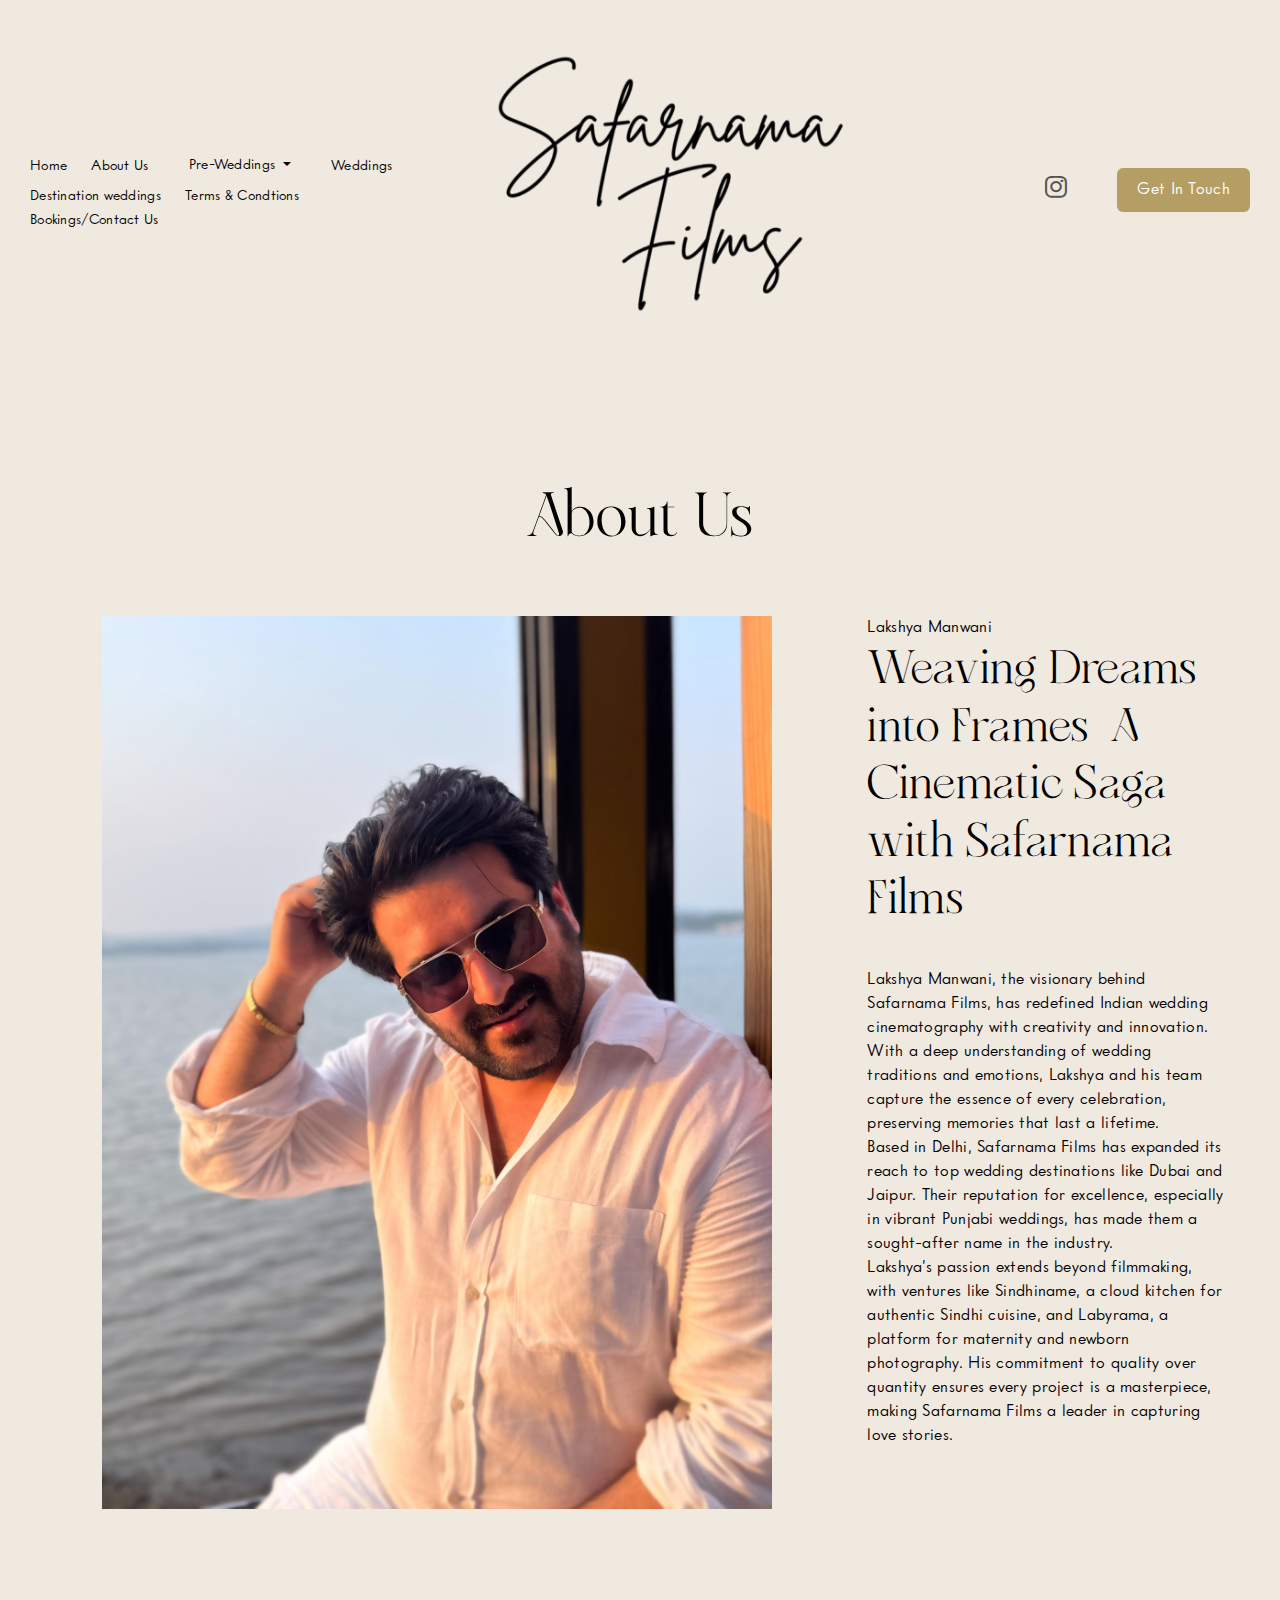
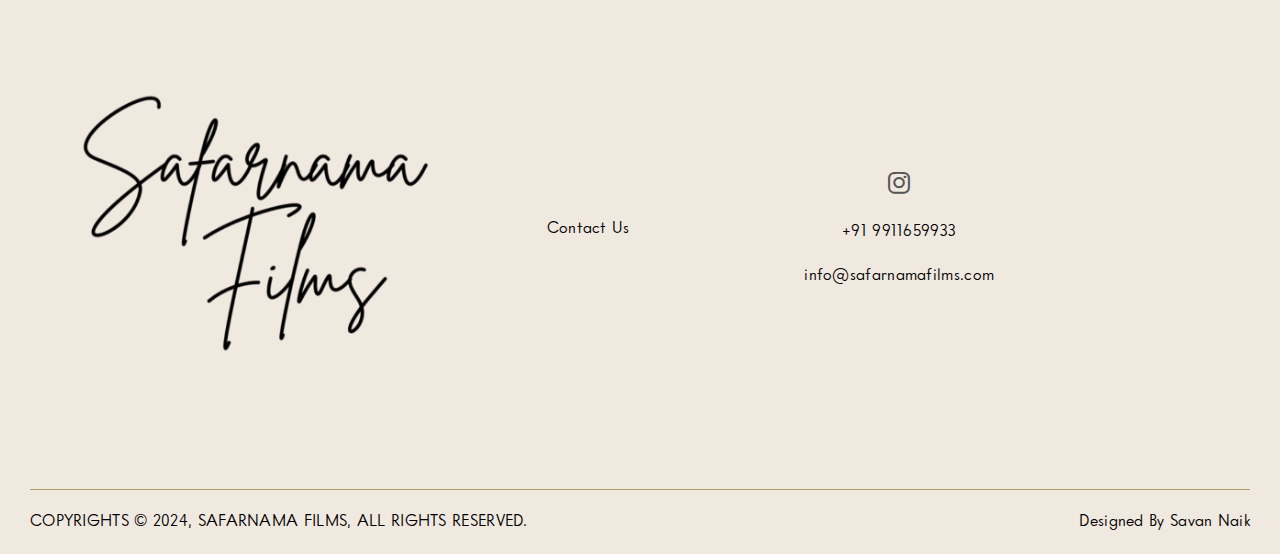
==== commit df26bfa1: "Update about-us.html" ====
--- a/about-us.html
+++ b/about-us.html
@@ -51,7 +51,7 @@
 <li><a href="weddings.html">Weddings</a></li>
 <li><a href="destination-weddings.html">Destination weddings</a></li>
 <li><a href="terms&conditions.html">Terms & Condtions</a></li>
-<li><a href="contact-us.html">Contact Us</a></li>
+<li><a href="contact-us.html">Bookings/Contact Us</a></li>
 </ul>
 </div>
 </div>
@@ -86,7 +86,7 @@
 <li><a href="weddings.html">Weddings</a></li>
 <li><a href="destination-weddings.html">Destination weddings</a></li>
 <li><a href="terms&conditions.html">Terms & Condtions</a></li>
-<li><a href="contact-us.html">Contact Us</a></li>
+<li><a href="contact-us.html">Bookings/Contact Us</a></li>
 <li><a href="https://www.Instagram.com/safarnamafilms" target="_blank">
 <i class="fab fa-instagram insta-icon" aria-hidden="true"></i>
 </a></li>
